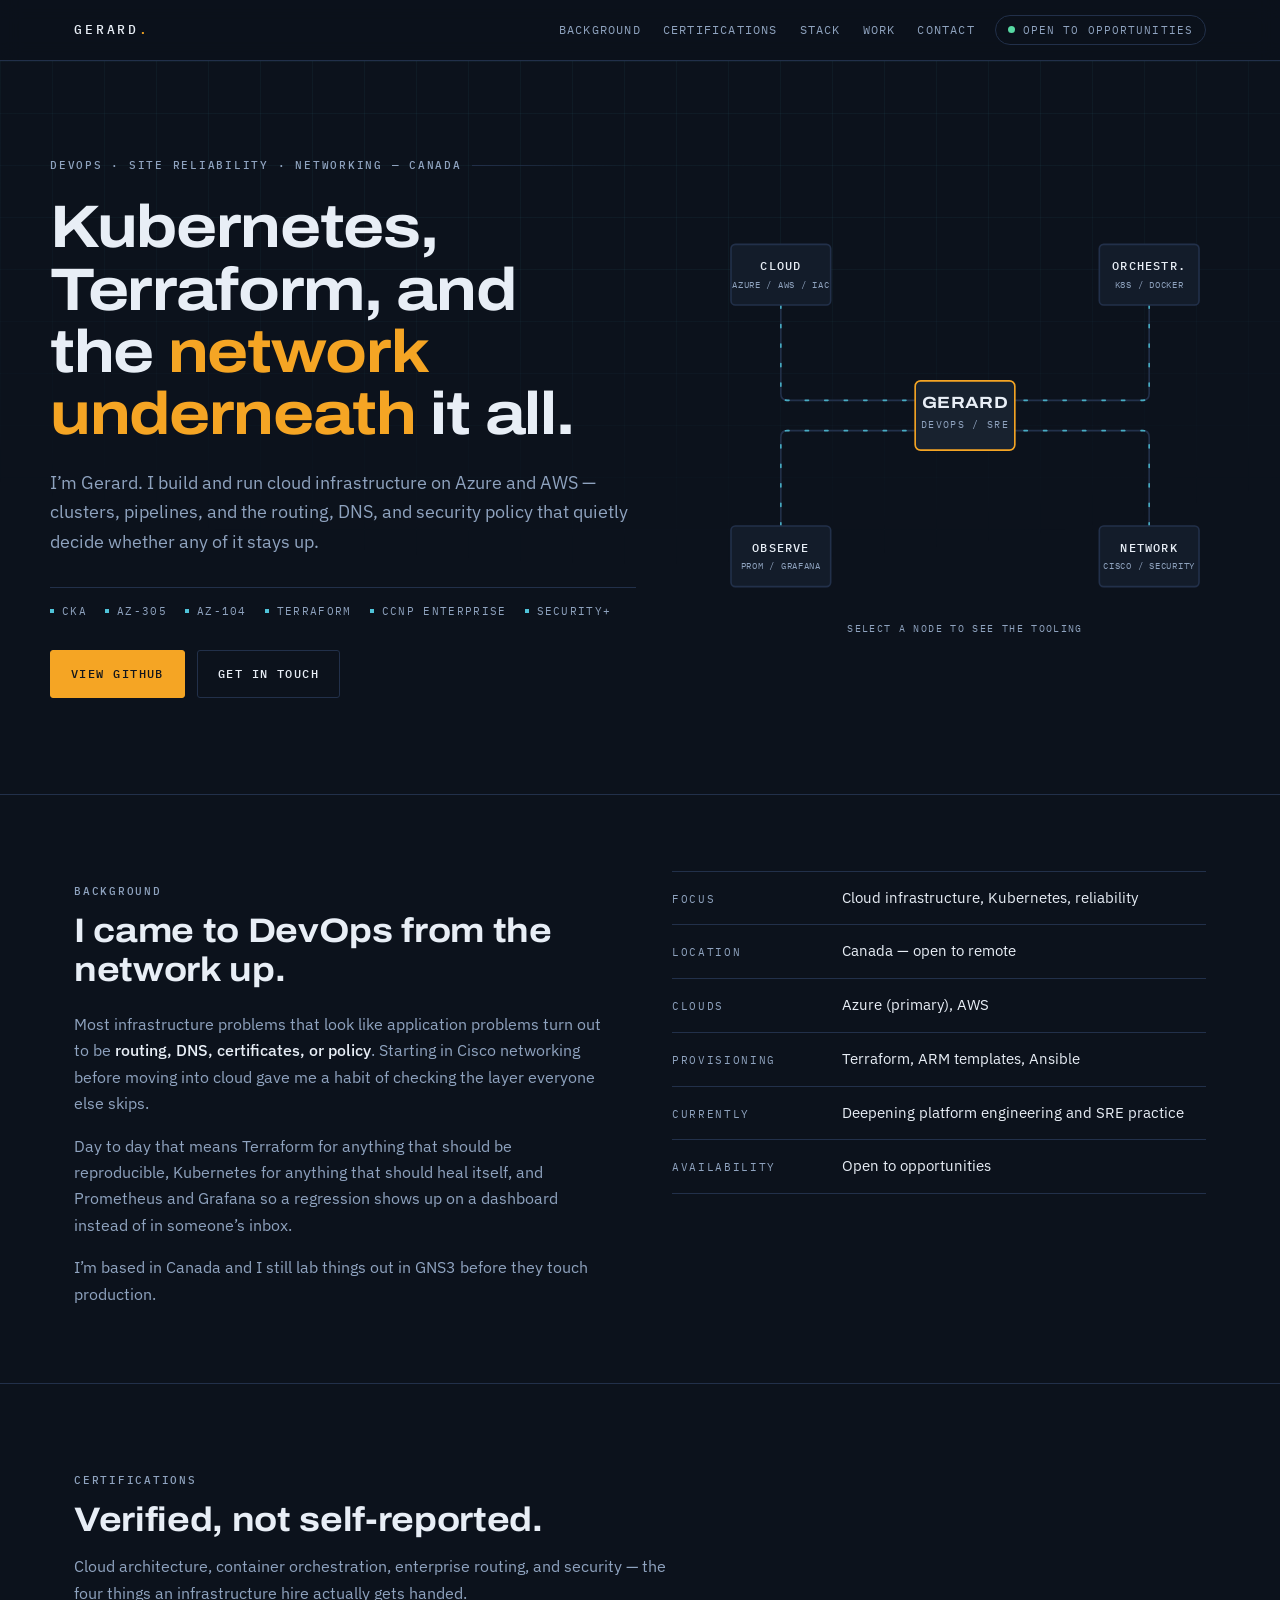
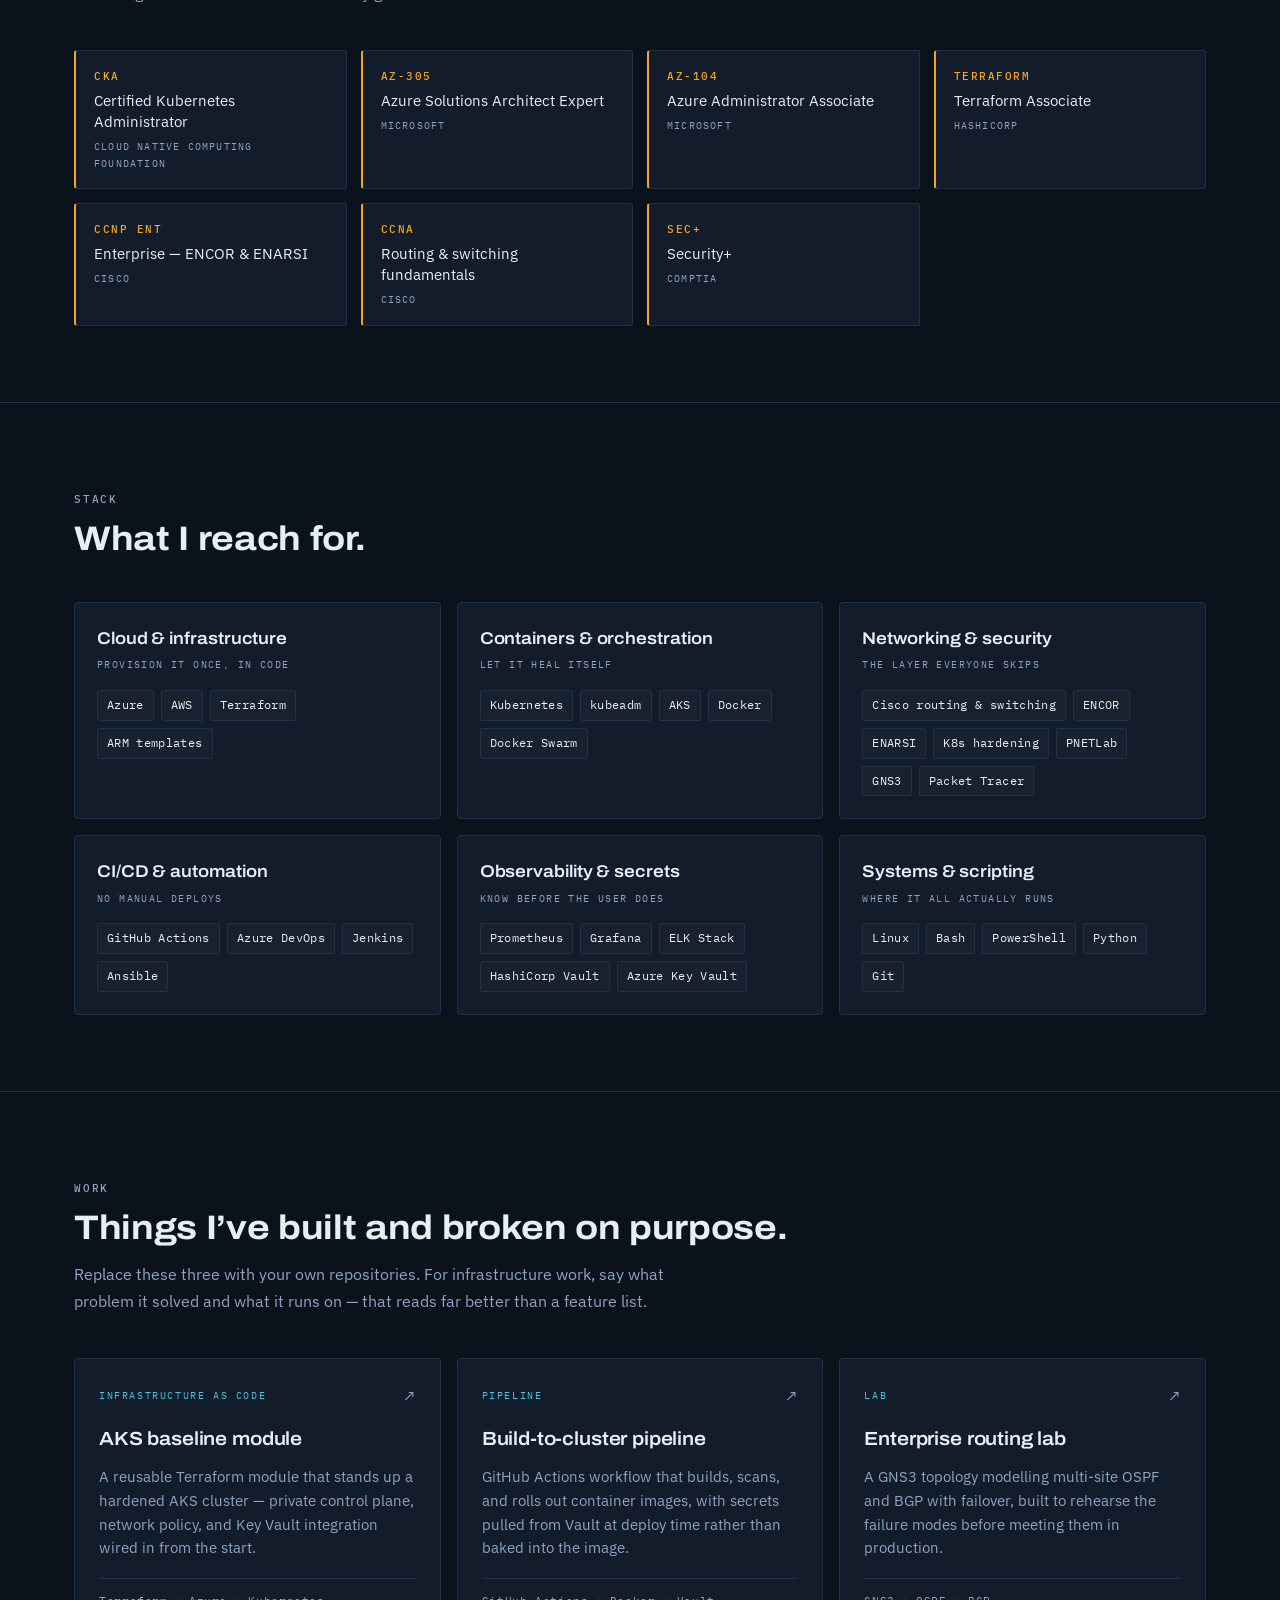
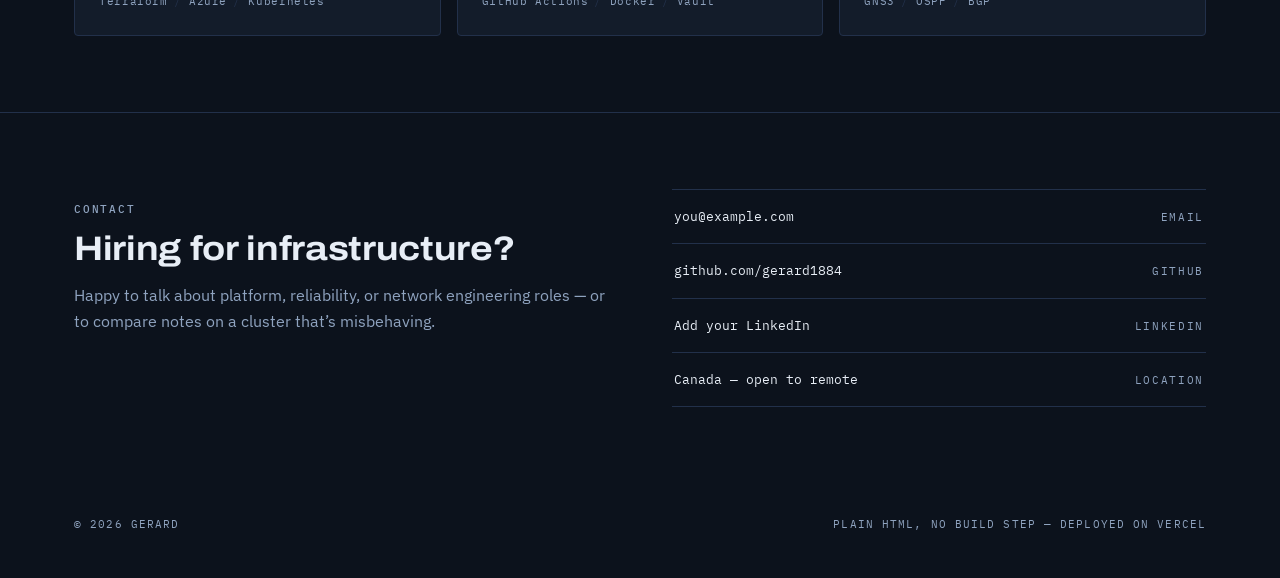
==== index.html @ 6fff3506 "First Commit" ====
<!DOCTYPE html>
<html lang="en">
<head>
<meta charset="utf-8">
<meta name="viewport" content="width=device-width, initial-scale=1">
<title>Gerard — DevOps &amp; Site Reliability Engineer</title>
<meta name="author" content="Gerard">
<meta name="description" content="DevOps and site reliability engineer in Canada. Azure and AWS infrastructure, Kubernetes, Terraform, and the networking underneath it.">
<meta property="og:type" content="website">
<meta property="og:title" content="Gerard — DevOps &amp; Site Reliability Engineer">
<meta property="og:description" content="Azure and AWS infrastructure, Kubernetes, Terraform, and the networking underneath it.">
<meta name="twitter:card" content="summary_large_image">
<meta name="theme-color" content="#0C121C">
<link rel="icon" href="data:image/svg+xml,%3Csvg xmlns='http://www.w3.org/2000/svg' viewBox='0 0 32 32'%3E%3Crect width='32' height='32' rx='7' fill='%230C121C'/%3E%3Cpath d='M8 10h6M8 22h6M18 16h6' stroke='%234FC3D9' stroke-width='2' stroke-linecap='round'/%3E%3Cpath d='M14 10v6h4M14 22v-6' stroke='%234FC3D9' stroke-width='2' stroke-linecap='round'/%3E%3Ccircle cx='24' cy='16' r='3' fill='%23F5A524'/%3E%3C/svg%3E">

<link rel="preconnect" href="https://fonts.googleapis.com">
<link rel="preconnect" href="https://fonts.gstatic.com" crossorigin>
<link href="https://fonts.googleapis.com/css2?family=Archivo:wdth,wght@100..125,400..800&family=IBM+Plex+Sans:wght@400;500;600&family=IBM+Plex+Mono:wght@400;500&display=swap" rel="stylesheet">

<style>
  :root{
    --ink:#0C121C;
    --plate:#131C2A;
    --plate-2:#18222F;
    --rule:#22304A;
    --mist:#8FA3BF;
    --paper:#E8EEF6;
    --signal:#F5A524;
    --link:#4FC3D9;
    --up:#57D9A3;

    --display:"Archivo","Helvetica Neue",Arial,sans-serif;
    --body:"IBM Plex Sans",system-ui,-apple-system,Segoe UI,sans-serif;
    --mono:"IBM Plex Mono",ui-monospace,SFMono-Regular,Menlo,monospace;

    --shell:1180px;
  }

  *,*::before,*::after{box-sizing:border-box}

  html{scroll-behavior:smooth}
  @media (prefers-reduced-motion:reduce){html{scroll-behavior:auto}}

  body{
    margin:0;
    background:var(--ink);
    color:var(--paper);
    font-family:var(--body);
    font-size:16px;
    line-height:1.65;
    -webkit-font-smoothing:antialiased;
  }

  a{color:inherit}

  :focus-visible{
    outline:2px solid var(--signal);
    outline-offset:3px;
    border-radius:2px;
  }

  .shell{
    width:100%;
    max-width:var(--shell);
    margin:0 auto;
    padding:0 24px;
  }

  /* ---------- shared type utilities ---------- */

  .tag{
    font-family:var(--mono);
    font-size:11px;
    font-weight:500;
    letter-spacing:.16em;
    text-transform:uppercase;
    color:var(--mist);
  }

  .h2{
    font-family:var(--display);
    font-stretch:112%;
    font-weight:700;
    font-size:clamp(24px,3.4vw,34px);
    line-height:1.15;
    letter-spacing:-.01em;
    margin:10px 0 0;
  }

  .lede{
    color:var(--mist);
    max-width:62ch;
    margin:14px 0 0;
  }

  /* ---------- nav ---------- */

  .nav{
    position:sticky;
    top:0;
    z-index:50;
    background:rgba(12,18,28,.82);
    backdrop-filter:blur(10px);
    border-bottom:1px solid var(--rule);
  }
  .nav-in{
    display:flex;
    align-items:center;
    gap:20px;
    height:60px;
  }
  .mark{
    font-family:var(--mono);
    font-size:13px;
    font-weight:500;
    letter-spacing:.22em;
    text-transform:uppercase;
    text-decoration:none;
    margin-right:auto;
  }
  .mark span{color:var(--signal)}

  .nav-links{
    display:none;
    gap:22px;
  }
  .nav-links a{
    font-family:var(--mono);
    font-size:12px;
    letter-spacing:.1em;
    text-transform:uppercase;
    text-decoration:none;
    color:var(--mist);
    padding:4px 0;
    border-bottom:1px solid transparent;
  }
  .nav-links a:hover{color:var(--paper);border-bottom-color:var(--signal)}

  .status{
    display:inline-flex;
    align-items:center;
    gap:8px;
    font-family:var(--mono);
    font-size:11px;
    letter-spacing:.1em;
    text-transform:uppercase;
    color:var(--mist);
    border:1px solid var(--rule);
    border-radius:999px;
    padding:5px 12px;
    white-space:nowrap;
  }
  .dot{
    width:7px;height:7px;border-radius:50%;
    background:var(--up);
    box-shadow:0 0 0 0 rgba(87,217,163,.5);
    animation:beat 2.4s ease-out infinite;
  }
  @keyframes beat{
    0%{box-shadow:0 0 0 0 rgba(87,217,163,.45)}
    70%{box-shadow:0 0 0 7px rgba(87,217,163,0)}
    100%{box-shadow:0 0 0 0 rgba(87,217,163,0)}
  }

  @media (min-width:860px){
    .nav-links{display:flex}
  }

  /* ---------- hero ---------- */

  .hero{
    position:relative;
    overflow:hidden;
    border-bottom:1px solid var(--rule);
  }
  .hero::before{
    content:"";
    position:absolute;
    inset:0;
    background-image:
      linear-gradient(rgba(79,195,217,.05) 1px,transparent 1px),
      linear-gradient(90deg,rgba(79,195,217,.05) 1px,transparent 1px);
    background-size:52px 52px;
    -webkit-mask-image:radial-gradient(120% 90% at 50% 0%,#000 30%,transparent 78%);
    mask-image:radial-gradient(120% 90% at 50% 0%,#000 30%,transparent 78%);
    pointer-events:none;
  }
  .hero-in{
    position:relative;
    display:grid;
    grid-template-columns:1fr;
    gap:48px;
    align-items:center;
    padding:64px 0 72px;
  }

  .eyebrow{
    display:flex;
    align-items:center;
    gap:10px;
    margin-bottom:22px;
  }
  .eyebrow::after{
    content:"";
    height:1px;
    flex:1;
    background:linear-gradient(90deg,var(--rule),transparent);
  }

  h1{
    font-family:var(--display);
    font-stretch:115%;
    font-weight:700;
    font-size:clamp(34px,5.6vw,60px);
    line-height:1.04;
    letter-spacing:-.022em;
    margin:0;
    text-wrap:balance;
  }
  h1 em{
    font-style:normal;
    color:var(--signal);
  }

  .hero-sub{
    color:var(--mist);
    font-size:clamp(16px,1.5vw,18px);
    max-width:54ch;
    margin:22px 0 0;
  }

  .creds{
    display:flex;
    flex-wrap:wrap;
    gap:8px 18px;
    margin:30px 0 0;
    padding:14px 0 0;
    border-top:1px solid var(--rule);
  }
  .creds span{
    font-family:var(--mono);
    font-size:11px;
    letter-spacing:.12em;
    text-transform:uppercase;
    color:var(--mist);
  }
  .creds span::before{
    content:"";
    display:inline-block;
    width:4px;height:4px;
    margin-right:8px;
    vertical-align:2px;
    background:var(--link);
  }

  .cta-row{
    display:flex;
    flex-wrap:wrap;
    gap:12px;
    margin-top:30px;
  }
  .btn{
    display:inline-flex;
    align-items:center;
    gap:9px;
    font-family:var(--mono);
    font-size:12px;
    font-weight:500;
    letter-spacing:.12em;
    text-transform:uppercase;
    text-decoration:none;
    padding:13px 20px;
    border:1px solid var(--rule);
    border-radius:3px;
    transition:transform .16s ease,background-color .16s ease,border-color .16s ease;
  }
  .btn-primary{
    background:var(--signal);
    border-color:var(--signal);
    color:#12161C;
  }
  .btn-primary:hover{background:#FFB53D;border-color:#FFB53D;transform:translateY(-2px)}
  .btn-ghost:hover{border-color:var(--link);color:var(--link);transform:translateY(-2px)}

  @media (min-width:960px){
    .hero-in{grid-template-columns:1.05fr .95fr;gap:64px;padding:84px 0 96px}
  }

  /* ---------- topology diagram (signature) ---------- */

  .topo{width:100%;height:auto;display:block;max-width:520px;margin:0 auto}

  .t-link{fill:none;stroke:var(--rule);stroke-width:1.5}
  .t-flow{
    fill:none;
    stroke:var(--link);
    stroke-width:1.5;
    stroke-dasharray:3 15;
    stroke-linecap:round;
    opacity:.85;
    animation:flow 2.6s linear infinite;
  }
  @keyframes flow{to{stroke-dashoffset:-36}}

  .t-node{cursor:pointer}
  .t-plate{
    fill:var(--plate);
    stroke:var(--rule);
    stroke-width:1.5;
    transition:stroke .18s ease,fill .18s ease;
  }
  .t-name{
    font-family:var(--mono);
    font-size:11px;
    font-weight:500;
    letter-spacing:.1em;
    fill:var(--paper);
  }
  .t-meta{
    font-family:var(--mono);
    font-size:8.5px;
    letter-spacing:.08em;
    fill:var(--mist);
  }
  .t-node:hover .t-plate,
  .t-node:focus-visible .t-plate{fill:var(--plate-2);stroke:var(--signal)}
  .t-node:hover .t-name,
  .t-node:focus-visible .t-name{fill:var(--signal)}

  .t-hub{fill:var(--plate-2);stroke:var(--signal);stroke-width:1.5}
  .t-hub-name{
    font-family:var(--display);
    font-stretch:115%;
    font-weight:700;
    font-size:15px;
    letter-spacing:.02em;
    fill:var(--paper);
  }
  .t-caption{
    font-family:var(--mono);
    font-size:9px;
    letter-spacing:.14em;
    fill:var(--mist);
  }

  @media (prefers-reduced-motion:reduce){
    .t-flow{animation:none;stroke-dasharray:3 15}
    .dot{animation:none}
  }

  /* ---------- sections ---------- */

  .band{padding:76px 0;border-bottom:1px solid var(--rule)}
  .band-head{margin-bottom:44px}

  /* background */

  .bg-grid{
    display:grid;
    grid-template-columns:1fr;
    gap:40px;
  }
  .spec{
    list-style:none;
    margin:0;
    padding:0;
    border-top:1px solid var(--rule);
  }
  .spec div{
    display:grid;
    grid-template-columns:1fr;
    gap:2px;
    padding:14px 0;
    border-bottom:1px solid var(--rule);
  }
  .spec dt{
    font-family:var(--mono);
    font-size:10.5px;
    letter-spacing:.16em;
    text-transform:uppercase;
    color:var(--mist);
  }
  .spec dd{margin:0;font-size:15px}
  @media (min-width:720px){
    .spec div{grid-template-columns:150px 1fr;gap:20px;align-items:baseline}
  }
  @media (min-width:960px){
    .bg-grid{grid-template-columns:1fr 1fr;gap:64px;align-items:start}
  }

  .prose p{color:var(--mist);margin:0 0 16px;max-width:56ch}
  .prose p:last-child{margin-bottom:0}
  .prose strong{color:var(--paper);font-weight:500}

  /* certifications */

  .certs{
    display:grid;
    grid-template-columns:repeat(auto-fill,minmax(230px,1fr));
    gap:14px;
    list-style:none;
    margin:0;
    padding:0;
  }
  .cert{
    position:relative;
    background:var(--plate);
    border:1px solid var(--rule);
    border-left:2px solid var(--signal);
    border-radius:3px;
    padding:16px 18px;
  }
  .cert-code{
    font-family:var(--mono);
    font-size:11px;
    font-weight:500;
    letter-spacing:.14em;
    color:var(--signal);
    display:block;
    margin-bottom:5px;
  }
  .cert-name{font-size:14.5px;line-height:1.45;display:block}
  .cert-org{
    font-family:var(--mono);
    font-size:10px;
    letter-spacing:.12em;
    text-transform:uppercase;
    color:var(--mist);
    display:block;
    margin-top:7px;
  }

  /* stack */

  .stack{
    display:grid;
    grid-template-columns:repeat(auto-fit,minmax(280px,1fr));
    gap:16px;
  }
  .group{
    background:var(--plate);
    border:1px solid var(--rule);
    border-radius:4px;
    padding:22px;
    scroll-margin-top:80px;
    transition:border-color .2s ease;
  }
  .group:target{border-color:var(--signal)}
  .group h3{
    font-family:var(--display);
    font-stretch:110%;
    font-weight:600;
    font-size:17px;
    margin:0 0 4px;
    letter-spacing:-.005em;
  }
  .group-note{
    font-family:var(--mono);
    font-size:10px;
    letter-spacing:.14em;
    text-transform:uppercase;
    color:var(--mist);
    display:block;
    margin-bottom:16px;
  }
  .chips{
    display:flex;
    flex-wrap:wrap;
    gap:7px;
    list-style:none;
    margin:0;
    padding:0;
  }
  .chips li{
    font-family:var(--mono);
    font-size:11.5px;
    letter-spacing:.03em;
    color:var(--paper);
    background:var(--plate-2);
    border:1px solid var(--rule);
    border-radius:2px;
    padding:5px 9px;
  }

  /* work */

  .work{
    display:grid;
    grid-template-columns:repeat(auto-fit,minmax(300px,1fr));
    gap:16px;
  }
  .card{
    display:flex;
    flex-direction:column;
    background:var(--plate);
    border:1px solid var(--rule);
    border-radius:4px;
    padding:24px;
    text-decoration:none;
    transition:border-color .18s ease,transform .18s ease;
  }
  .card:hover{border-color:var(--link);transform:translateY(-3px)}
  .card-top{
    display:flex;
    align-items:center;
    justify-content:space-between;
    gap:12px;
    margin-bottom:14px;
  }
  .card-kind{
    font-family:var(--mono);
    font-size:10px;
    letter-spacing:.16em;
    text-transform:uppercase;
    color:var(--link);
  }
  .card h3{
    font-family:var(--display);
    font-stretch:110%;
    font-weight:600;
    font-size:19px;
    margin:0 0 10px;
    letter-spacing:-.008em;
  }
  .card p{color:var(--mist);font-size:14.5px;margin:0 0 18px;flex:1}
  .card-foot{
    display:flex;
    flex-wrap:wrap;
    gap:6px;
    padding-top:14px;
    border-top:1px solid var(--rule);
  }
  .card-foot span{
    font-family:var(--mono);
    font-size:10.5px;
    letter-spacing:.06em;
    color:var(--mist);
  }
  .card-foot span + span::before{content:"/ ";color:var(--rule)}
  .arrow{color:var(--mist);transition:transform .18s ease,color .18s ease}
  .card:hover .arrow{color:var(--link);transform:translate(3px,-3px)}

  /* contact */

  .contact-in{
    display:grid;
    grid-template-columns:1fr;
    gap:36px;
    align-items:start;
  }
  .lines{
    list-style:none;
    margin:0;
    padding:0;
    border-top:1px solid var(--rule);
  }
  .lines li{border-bottom:1px solid var(--rule)}
  .lines > li > a,.lines > li > span{
    display:flex;
    align-items:baseline;
    justify-content:space-between;
    gap:16px;
    padding:16px 2px;
    font-family:var(--mono);
    font-size:13px;
    text-decoration:none;
    transition:color .16s ease,padding-left .16s ease;
  }
  .lines a:hover{color:var(--signal);padding-left:8px}
  .lines b{
    font-weight:400;
    font-size:10.5px;
    letter-spacing:.16em;
    text-transform:uppercase;
    color:var(--mist);
    flex:none;
  }
  @media (min-width:960px){
    .contact-in{grid-template-columns:1fr 1fr;gap:64px}
  }

  footer{padding:32px 0 44px}
  .foot-in{
    display:flex;
    flex-wrap:wrap;
    gap:10px 24px;
    justify-content:space-between;
    font-family:var(--mono);
    font-size:11px;
    letter-spacing:.1em;
    text-transform:uppercase;
    color:var(--mist);
  }
</style>
</head>
<body>

<header class="nav">
  <div class="shell nav-in">
    <a class="mark" href="#top">Gerard<span>.</span></a>
    <nav class="nav-links" aria-label="Sections">
      <a href="#background">Background</a>
      <a href="#certifications">Certifications</a>
      <a href="#stack">Stack</a>
      <a href="#work">Work</a>
      <a href="#contact">Contact</a>
    </nav>
    <!-- EDIT: change or remove this availability pill -->
    <span class="status"><i class="dot" aria-hidden="true"></i>Open to opportunities</span>
  </div>
</header>

<main id="top">

  <!-- ============ HERO ============ -->
  <section class="hero">
    <div class="shell hero-in">
      <div>
        <p class="tag eyebrow">DevOps &middot; Site reliability &middot; Networking &mdash; Canada</p>

        <h1>Kubernetes, Terraform, and the <em>network underneath</em> it all.</h1>

        <p class="hero-sub">
          I&rsquo;m Gerard. I build and run cloud infrastructure on Azure and AWS &mdash; clusters,
          pipelines, and the routing, DNS, and security policy that quietly decide whether
          any of it stays up.
        </p>

        <div class="creds">
          <span>CKA</span>
          <span>AZ-305</span>
          <span>AZ-104</span>
          <span>Terraform</span>
          <span>CCNP Enterprise</span>
          <span>Security+</span>
        </div>

        <div class="cta-row">
          <a class="btn btn-primary" href="https://github.com/gerard1884">View GitHub</a>
          <!-- EDIT: put your real email here -->
          <a class="btn btn-ghost" href="mailto:you@example.com">Get in touch</a>
        </div>
      </div>

      <!-- Signature element: an orthogonal network topology, the way you'd draw it in GNS3 -->
      <svg class="topo" viewBox="0 0 480 430" role="img"
           aria-label="Topology diagram: a central node labelled Gerard, connected to four domains — cloud, orchestration, observability, and network.">

        <!-- static link paths -->
        <path class="t-link" d="M70,108 V190 Q70,196 76,196 H194"/>
        <path class="t-link" d="M410,108 V190 Q410,196 404,196 H286"/>
        <path class="t-link" d="M70,312 V230 Q70,224 76,224 H194"/>
        <path class="t-link" d="M410,312 V230 Q410,224 404,224 H286"/>

        <!-- animated traffic on the same paths -->
        <path class="t-flow" d="M70,108 V190 Q70,196 76,196 H194"/>
        <path class="t-flow" d="M410,108 V190 Q410,196 404,196 H286" style="animation-delay:.5s"/>
        <path class="t-flow" d="M70,312 V230 Q70,224 76,224 H194" style="animation-delay:1s"/>
        <path class="t-flow" d="M410,312 V230 Q410,224 404,224 H286" style="animation-delay:1.6s"/>

        <!-- hub -->
        <g>
          <rect class="t-hub" x="194" y="178" width="92" height="64" rx="5"/>
          <text class="t-hub-name" x="240" y="203" text-anchor="middle">GERARD</text>
          <text class="t-caption" x="240" y="222" text-anchor="middle">DEVOPS / SRE</text>
        </g>

        <!-- cloud -->
        <a class="t-node" href="#cloud">
          <rect class="t-plate" x="24" y="52" width="92" height="56" rx="4"/>
          <text class="t-name" x="70" y="76" text-anchor="middle">CLOUD</text>
          <text class="t-meta" x="70" y="92" text-anchor="middle">AZURE / AWS / IAC</text>
        </a>

        <!-- orchestration -->
        <a class="t-node" href="#orchestration">
          <rect class="t-plate" x="364" y="52" width="92" height="56" rx="4"/>
          <text class="t-name" x="410" y="76" text-anchor="middle">ORCHESTR.</text>
          <text class="t-meta" x="410" y="92" text-anchor="middle">K8S / DOCKER</text>
        </a>

        <!-- observability -->
        <a class="t-node" href="#observability">
          <rect class="t-plate" x="24" y="312" width="92" height="56" rx="4"/>
          <text class="t-name" x="70" y="336" text-anchor="middle">OBSERVE</text>
          <text class="t-meta" x="70" y="352" text-anchor="middle">PROM / GRAFANA</text>
        </a>

        <!-- network -->
        <a class="t-node" href="#network">
          <rect class="t-plate" x="364" y="312" width="92" height="56" rx="4"/>
          <text class="t-name" x="410" y="336" text-anchor="middle">NETWORK</text>
          <text class="t-meta" x="410" y="352" text-anchor="middle">CISCO / SECURITY</text>
        </a>

        <text class="t-caption" x="240" y="410" text-anchor="middle">SELECT A NODE TO SEE THE TOOLING</text>
      </svg>
    </div>
  </section>

  <!-- ============ BACKGROUND ============ -->
  <section class="band" id="background">
    <div class="shell">
      <div class="bg-grid">
        <div>
          <p class="tag">Background</p>
          <h2 class="h2">I came to DevOps from the network up.</h2>
          <div class="prose" style="margin-top:22px">
            <p>
              Most infrastructure problems that look like application problems turn out to be
              <strong>routing, DNS, certificates, or policy</strong>. Starting in Cisco networking before moving
              into cloud gave me a habit of checking the layer everyone else skips.
            </p>
            <p>
              Day to day that means Terraform for anything that should be reproducible, Kubernetes
              for anything that should heal itself, and Prometheus and Grafana so a regression shows
              up on a dashboard instead of in someone&rsquo;s inbox.
            </p>
            <p>
              I&rsquo;m based in Canada and I still lab things out in GNS3 before they touch production.
            </p>
          </div>
        </div>

        <dl class="spec">
          <div><dt>Focus</dt><dd>Cloud infrastructure, Kubernetes, reliability</dd></div>
          <div><dt>Location</dt><dd>Canada &mdash; open to remote</dd></div>
          <div><dt>Clouds</dt><dd>Azure (primary), AWS</dd></div>
          <div><dt>Provisioning</dt><dd>Terraform, ARM templates, Ansible</dd></div>
          <!-- EDIT: adjust or delete -->
          <div><dt>Currently</dt><dd>Deepening platform engineering and SRE practice</dd></div>
          <div><dt>Availability</dt><dd>Open to opportunities</dd></div>
        </dl>
      </div>
    </div>
  </section>

  <!-- ============ CERTIFICATIONS ============ -->
  <section class="band" id="certifications">
    <div class="shell">
      <div class="band-head">
        <p class="tag">Certifications</p>
        <h2 class="h2">Verified, not self-reported.</h2>
        <p class="lede">Cloud architecture, container orchestration, enterprise routing, and security &mdash; the four things an infrastructure hire actually gets handed.</p>
      </div>

      <!-- EDIT: delete any of these you haven't earned yet, and add credential links where you have them -->
      <ul class="certs">
        <li class="cert">
          <span class="cert-code">CKA</span>
          <span class="cert-name">Certified Kubernetes Administrator</span>
          <span class="cert-org">Cloud Native Computing Foundation</span>
        </li>
        <li class="cert">
          <span class="cert-code">AZ-305</span>
          <span class="cert-name">Azure Solutions Architect Expert</span>
          <span class="cert-org">Microsoft</span>
        </li>
        <li class="cert">
          <span class="cert-code">AZ-104</span>
          <span class="cert-name">Azure Administrator Associate</span>
          <span class="cert-org">Microsoft</span>
        </li>
        <li class="cert">
          <span class="cert-code">TERRAFORM</span>
          <span class="cert-name">Terraform Associate</span>
          <span class="cert-org">HashiCorp</span>
        </li>
        <li class="cert">
          <span class="cert-code">CCNP ENT</span>
          <span class="cert-name">Enterprise &mdash; ENCOR &amp; ENARSI</span>
          <span class="cert-org">Cisco</span>
        </li>
        <li class="cert">
          <span class="cert-code">CCNA</span>
          <span class="cert-name">Routing &amp; switching fundamentals</span>
          <span class="cert-org">Cisco</span>
        </li>
        <li class="cert">
          <span class="cert-code">SEC+</span>
          <span class="cert-name">Security+</span>
          <span class="cert-org">CompTIA</span>
        </li>
      </ul>
    </div>
  </section>

  <!-- ============ STACK ============ -->
  <section class="band" id="stack">
    <div class="shell">
      <div class="band-head">
        <p class="tag">Stack</p>
        <h2 class="h2">What I reach for.</h2>
      </div>

      <div class="stack">
        <article class="group" id="cloud">
          <h3>Cloud &amp; infrastructure</h3>
          <span class="group-note">Provision it once, in code</span>
          <ul class="chips">
            <li>Azure</li><li>AWS</li><li>Terraform</li><li>ARM templates</li>
          </ul>
        </article>

        <article class="group" id="orchestration">
          <h3>Containers &amp; orchestration</h3>
          <span class="group-note">Let it heal itself</span>
          <ul class="chips">
            <li>Kubernetes</li><li>kubeadm</li><li>AKS</li><li>Docker</li><li>Docker Swarm</li>
          </ul>
        </article>

        <article class="group" id="network">
          <h3>Networking &amp; security</h3>
          <span class="group-note">The layer everyone skips</span>
          <ul class="chips">
            <li>Cisco routing &amp; switching</li><li>ENCOR</li><li>ENARSI</li>
            <li>K8s hardening</li><li>PNETLab</li><li>GNS3</li><li>Packet Tracer</li>
          </ul>
        </article>

        <article class="group" id="pipelines">
          <h3>CI/CD &amp; automation</h3>
          <span class="group-note">No manual deploys</span>
          <ul class="chips">
            <li>GitHub Actions</li><li>Azure DevOps</li><li>Jenkins</li><li>Ansible</li>
          </ul>
        </article>

        <article class="group" id="observability">
          <h3>Observability &amp; secrets</h3>
          <span class="group-note">Know before the user does</span>
          <ul class="chips">
            <li>Prometheus</li><li>Grafana</li><li>ELK Stack</li>
            <li>HashiCorp Vault</li><li>Azure Key Vault</li>
          </ul>
        </article>

        <!-- EDIT: your README section on this was cut off in the screenshot — confirm these -->
        <article class="group" id="systems">
          <h3>Systems &amp; scripting</h3>
          <span class="group-note">Where it all actually runs</span>
          <ul class="chips">
            <li>Linux</li><li>Bash</li><li>PowerShell</li><li>Python</li><li>Git</li>
          </ul>
        </article>
      </div>
    </div>
  </section>

  <!-- ============ WORK ============ -->
  <section class="band" id="work">
    <div class="shell">
      <div class="band-head">
        <p class="tag">Work</p>
        <h2 class="h2">Things I&rsquo;ve built and broken on purpose.</h2>
        <p class="lede">Replace these three with your own repositories. For infrastructure work, say what problem it solved and what it runs on &mdash; that reads far better than a feature list.</p>
      </div>

      <!-- EDIT: swap in your four real repos. Keep the shape: what it is, why it exists, what it uses. -->
      <div class="work">
        <a class="card" href="https://github.com/gerard1884">
          <div class="card-top">
            <span class="card-kind">Infrastructure as code</span>
            <span class="arrow" aria-hidden="true">&#8599;</span>
          </div>
          <h3>AKS baseline module</h3>
          <p>A reusable Terraform module that stands up a hardened AKS cluster &mdash; private control plane, network policy, and Key Vault integration wired in from the start.</p>
          <div class="card-foot"><span>Terraform</span><span>Azure</span><span>Kubernetes</span></div>
        </a>

        <a class="card" href="https://github.com/gerard1884">
          <div class="card-top">
            <span class="card-kind">Pipeline</span>
            <span class="arrow" aria-hidden="true">&#8599;</span>
          </div>
          <h3>Build-to-cluster pipeline</h3>
          <p>GitHub Actions workflow that builds, scans, and rolls out container images, with secrets pulled from Vault at deploy time rather than baked into the image.</p>
          <div class="card-foot"><span>GitHub Actions</span><span>Docker</span><span>Vault</span></div>
        </a>

        <a class="card" href="https://github.com/gerard1884">
          <div class="card-top">
            <span class="card-kind">Lab</span>
            <span class="arrow" aria-hidden="true">&#8599;</span>
          </div>
          <h3>Enterprise routing lab</h3>
          <p>A GNS3 topology modelling multi-site OSPF and BGP with failover, built to rehearse the failure modes before meeting them in production.</p>
          <div class="card-foot"><span>GNS3</span><span>OSPF</span><span>BGP</span></div>
        </a>
      </div>
    </div>
  </section>

  <!-- ============ CONTACT ============ -->
  <section class="band" id="contact" style="border-bottom:none">
    <div class="shell">
      <div class="contact-in">
        <div>
          <p class="tag">Contact</p>
          <h2 class="h2">Hiring for infrastructure?</h2>
          <p class="lede">Happy to talk about platform, reliability, or network engineering roles &mdash; or to compare notes on a cluster that&rsquo;s misbehaving.</p>
        </div>

        <!-- EDIT: fill in your real email, LinkedIn, and resume link -->
        <ul class="lines">
          <li><a href="mailto:you@example.com"><span>you@example.com</span><b>Email</b></a></li>
          <li><a href="https://github.com/gerard1884"><span>github.com/gerard1884</span><b>GitHub</b></a></li>
          <li><a href="https://www.linkedin.com/"><span>Add your LinkedIn</span><b>LinkedIn</b></a></li>
          <li><span><span>Canada &mdash; open to remote</span><b>Location</b></span></li>
        </ul>
      </div>
    </div>
  </section>
</main>

<footer>
  <div class="shell foot-in">
    <span>&copy; <span id="yr">2026</span> Gerard</span>
    <span>Plain HTML, no build step &mdash; deployed on Vercel</span>
  </div>
</footer>

<script>
  document.getElementById('yr').textContent = new Date().getFullYear();
</script>

</body>
</html>
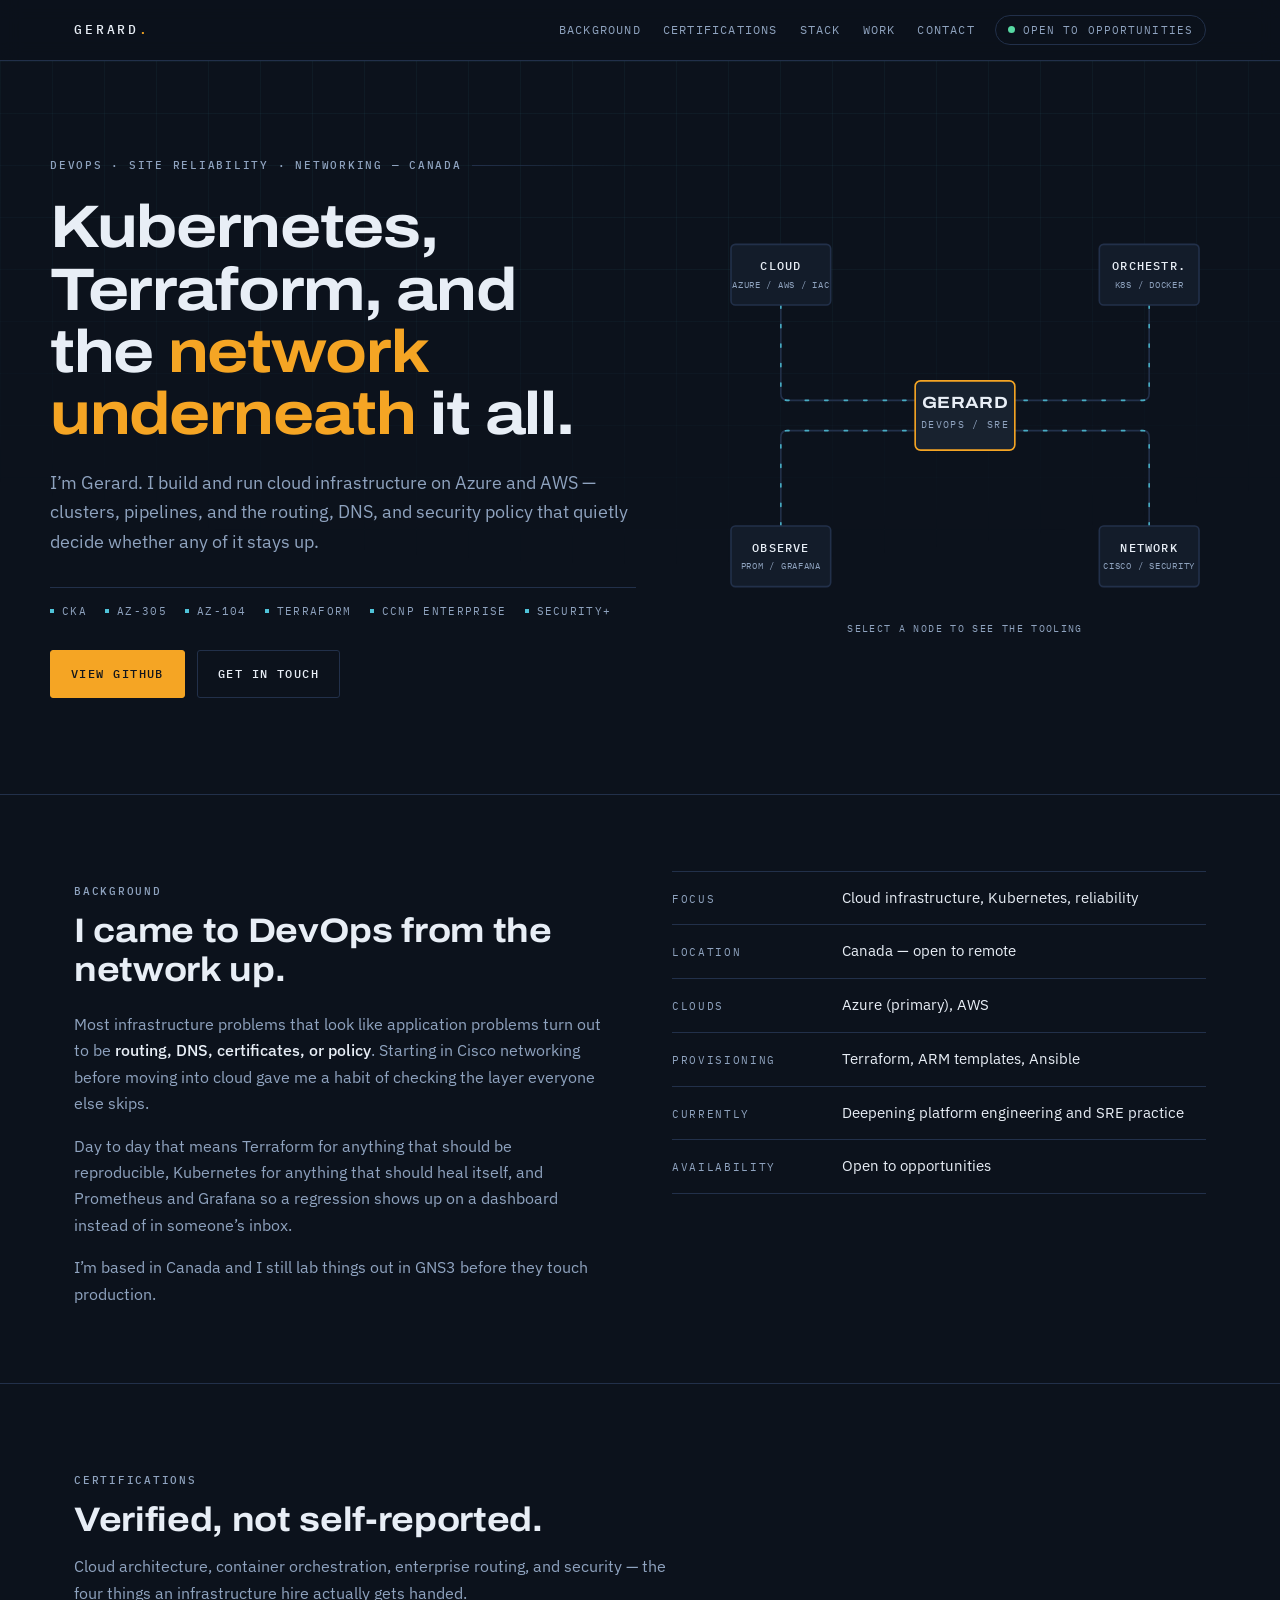
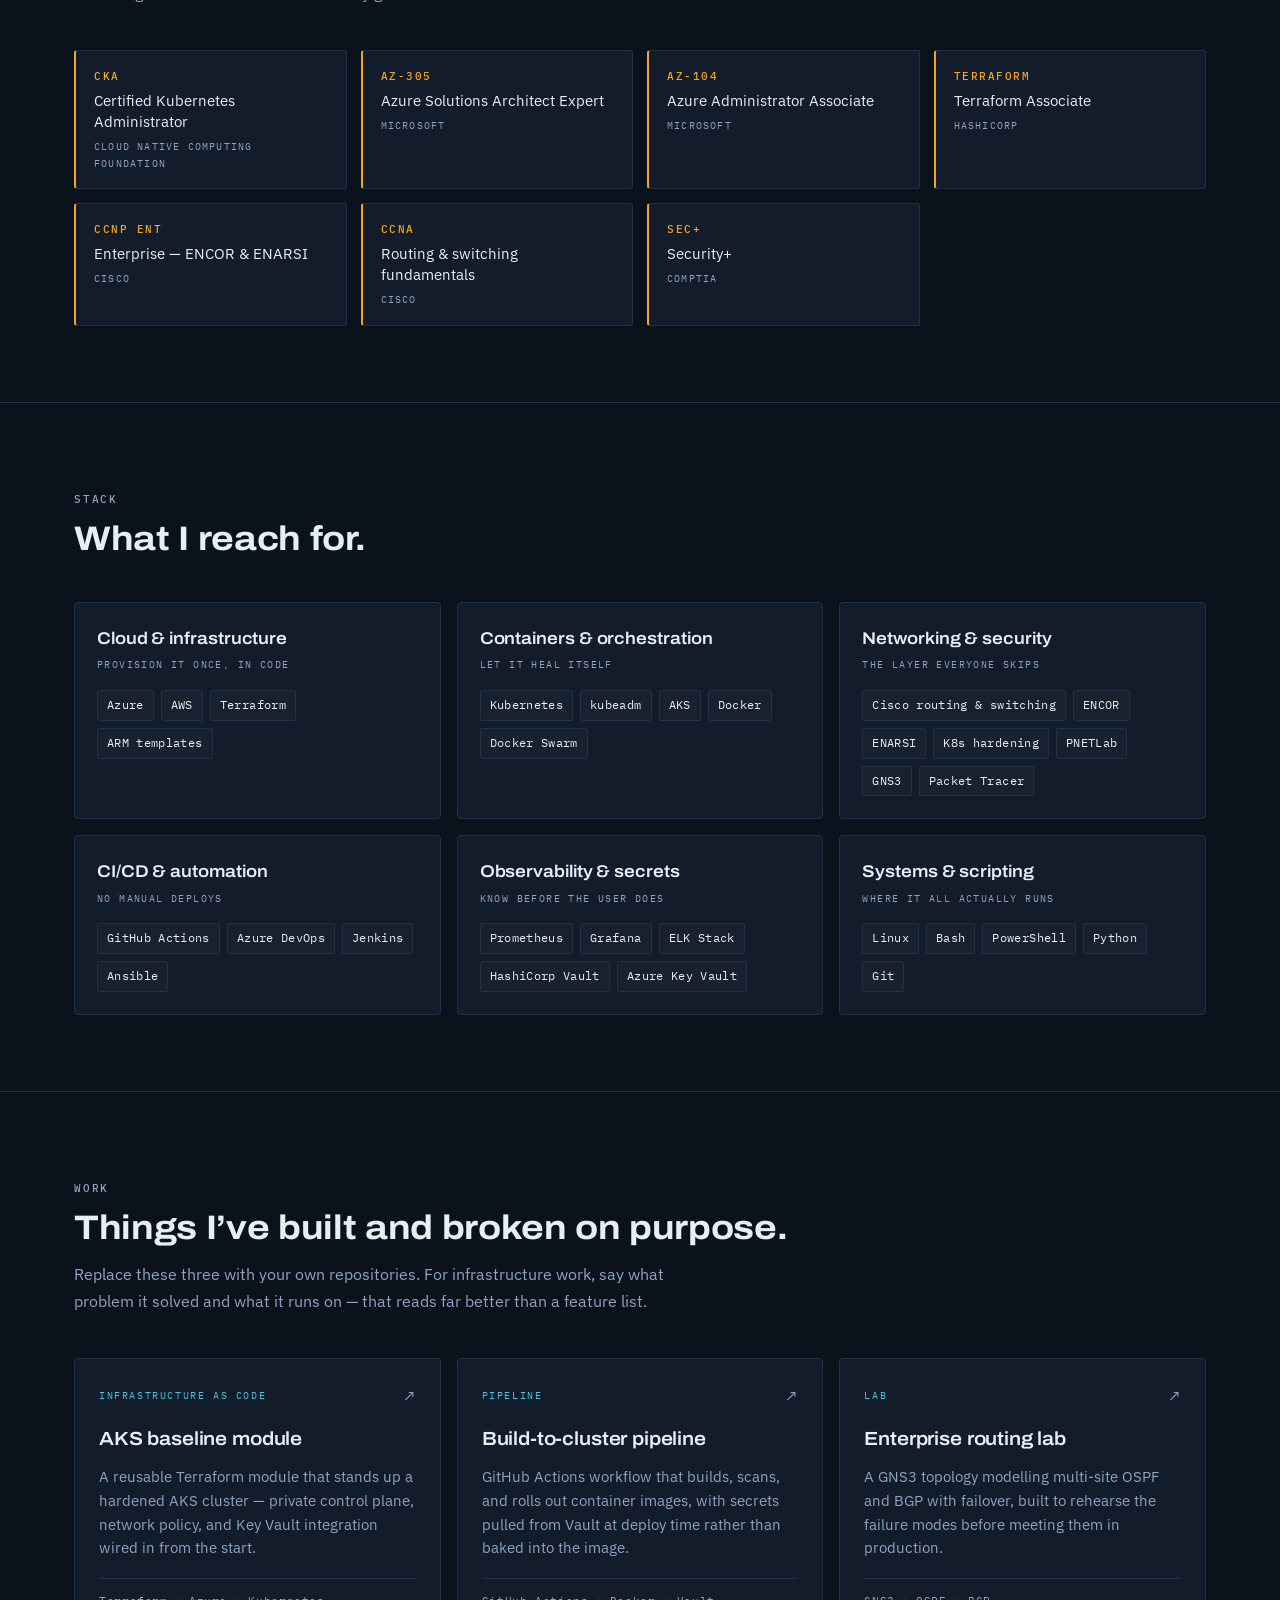
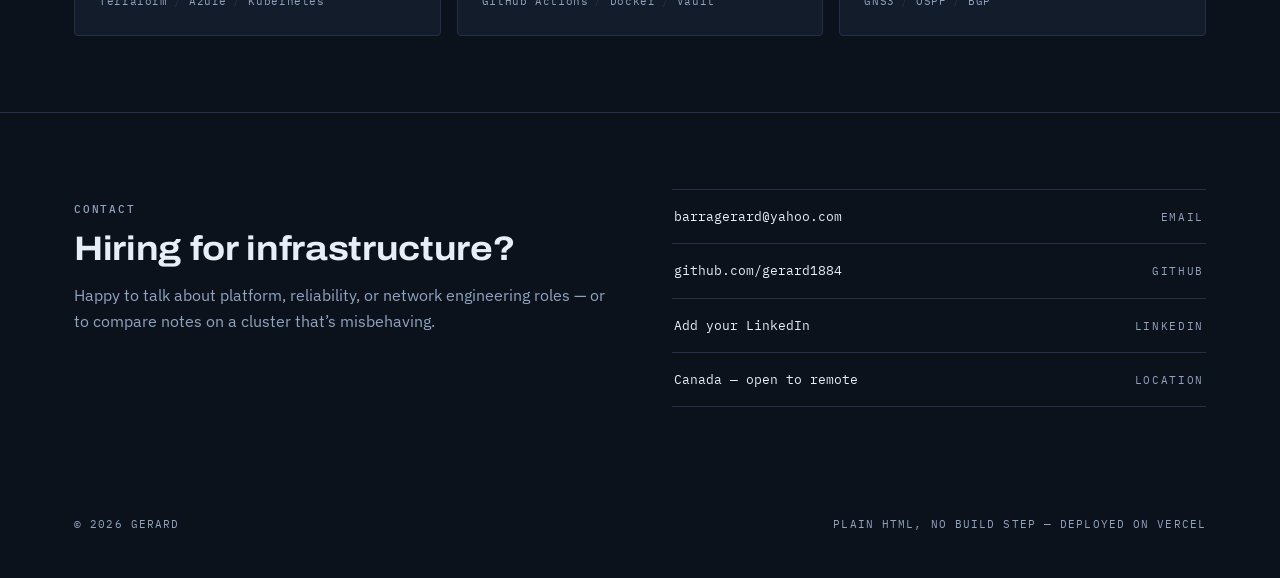
==== commit c6318c46: "Second Commit" ====
--- a/index.html
+++ b/index.html
@@ -638,7 +638,7 @@
         <div class="cta-row">
           <a class="btn btn-primary" href="https://github.com/gerard1884">View GitHub</a>
           <!-- EDIT: put your real email here -->
-          <a class="btn btn-ghost" href="mailto:you@example.com">Get in touch</a>
+          <a class="btn btn-ghost" href="mailto:barragerard@yahoo.com">Get in touch</a>
         </div>
       </div>
 
@@ -904,7 +904,7 @@
 
         <!-- EDIT: fill in your real email, LinkedIn, and resume link -->
         <ul class="lines">
-          <li><a href="mailto:you@example.com"><span>you@example.com</span><b>Email</b></a></li>
+          <li><a href="mailto:barragerard@yahoo.com"><span>barragerard@yahoo.com</span><b>Email</b></a></li>
           <li><a href="https://github.com/gerard1884"><span>github.com/gerard1884</span><b>GitHub</b></a></li>
           <li><a href="https://www.linkedin.com/"><span>Add your LinkedIn</span><b>LinkedIn</b></a></li>
           <li><span><span>Canada &mdash; open to remote</span><b>Location</b></span></li>
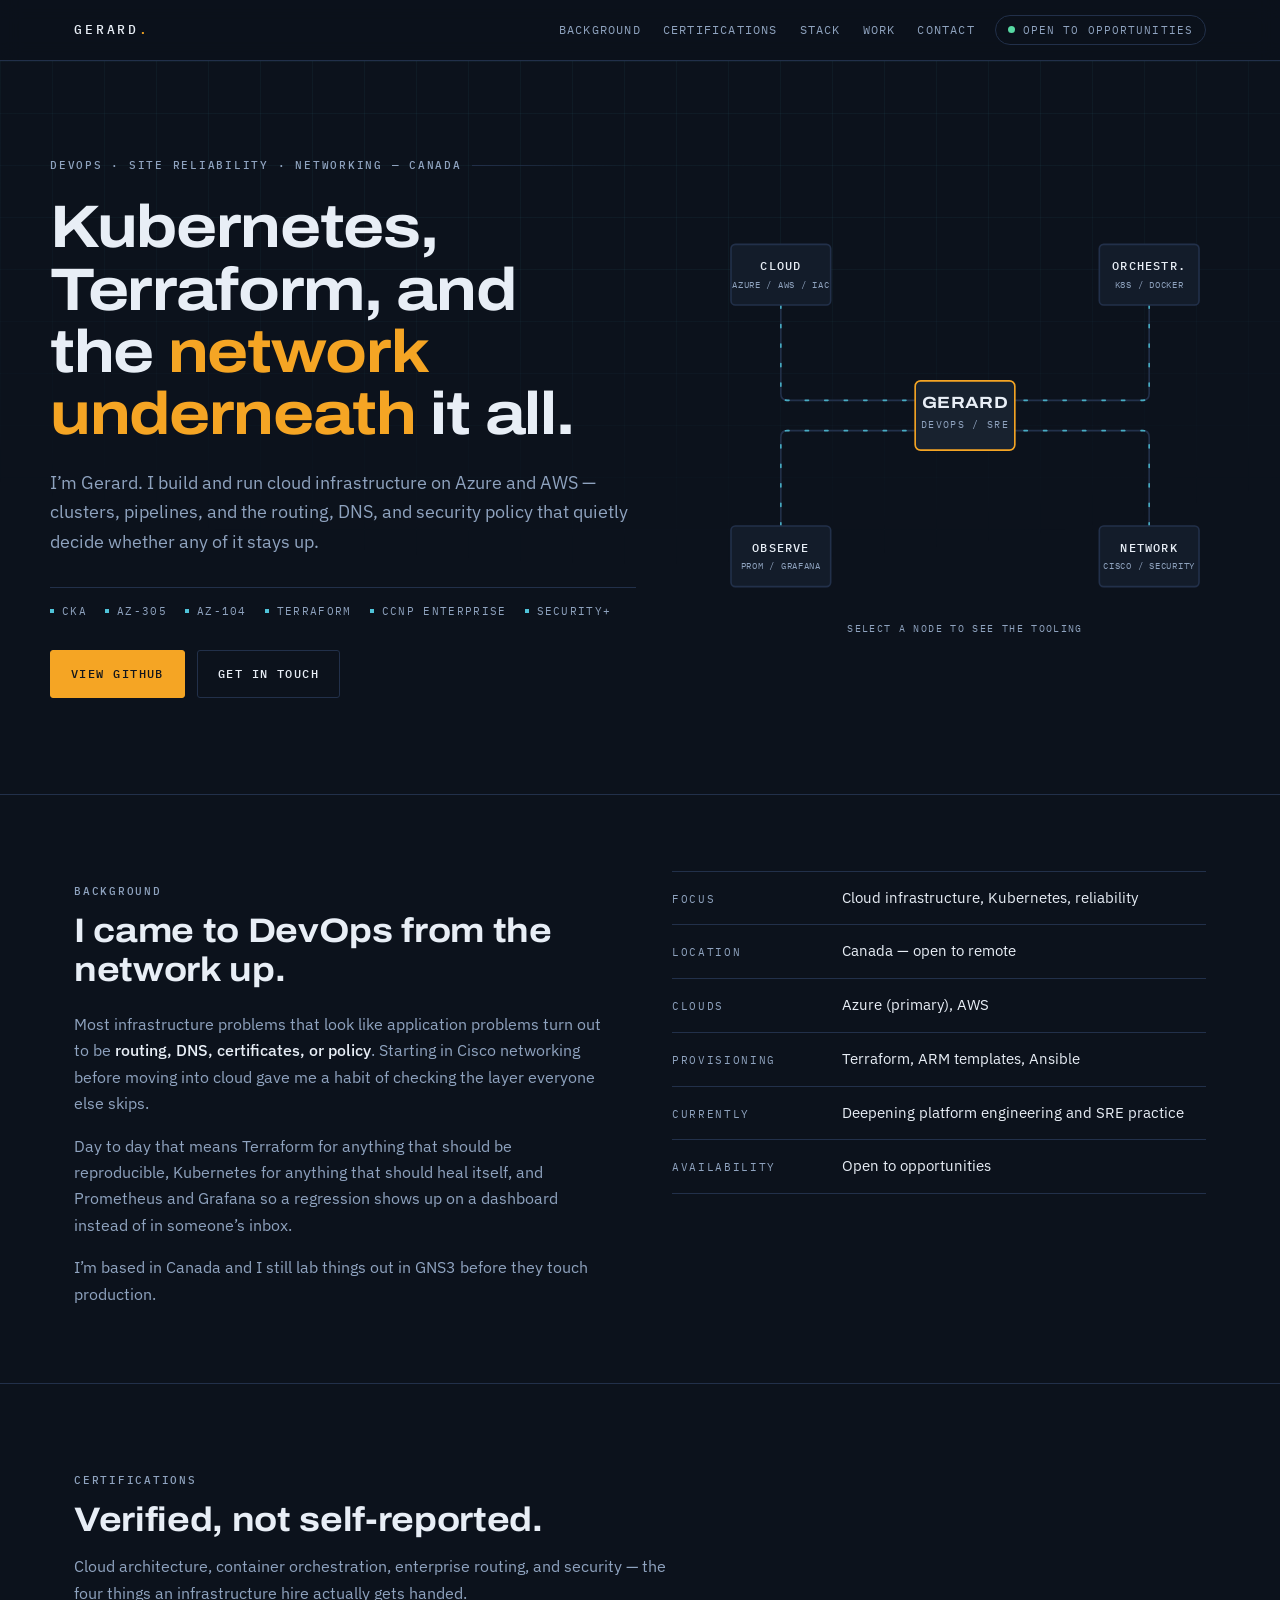
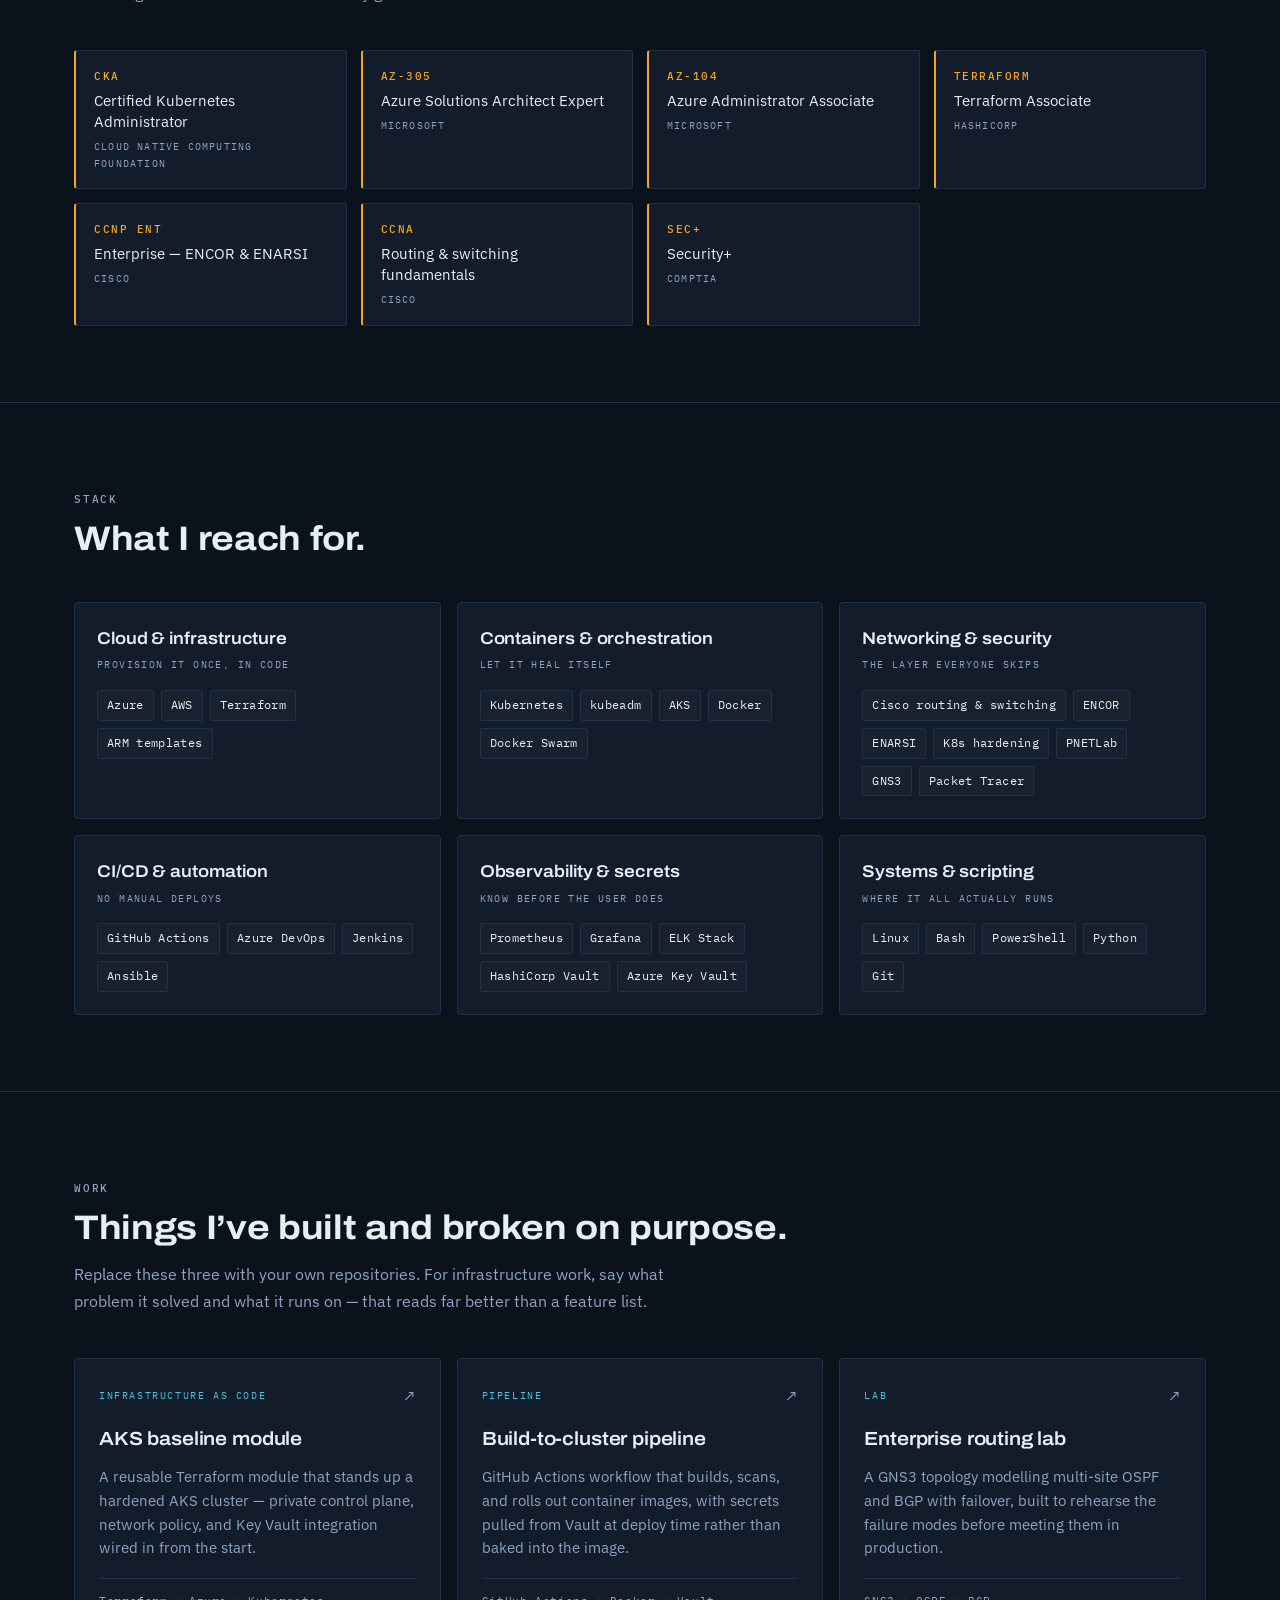
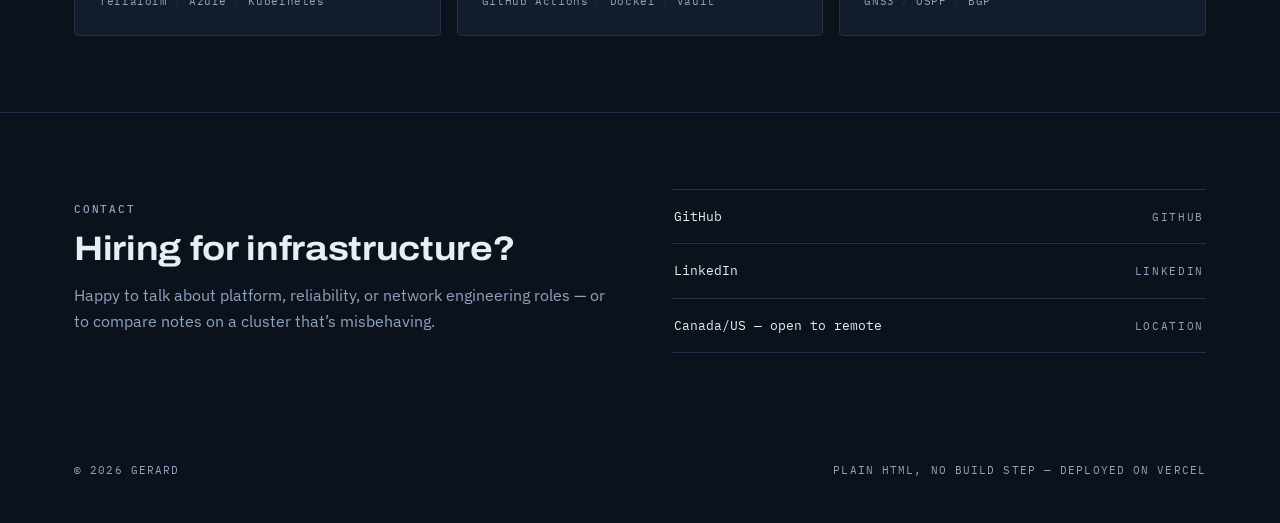
==== commit b946fd37: "Update contact information and location detailsthird commit" ====
--- a/index.html
+++ b/index.html
@@ -904,10 +904,9 @@
 
         <!-- EDIT: fill in your real email, LinkedIn, and resume link -->
         <ul class="lines">
-          <li><a href="mailto:barragerard@yahoo.com"><span>barragerard@yahoo.com</span><b>Email</b></a></li>
-          <li><a href="https://github.com/gerard1884"><span>github.com/gerard1884</span><b>GitHub</b></a></li>
-          <li><a href="https://www.linkedin.com/"><span>Add your LinkedIn</span><b>LinkedIn</b></a></li>
-          <li><span><span>Canada &mdash; open to remote</span><b>Location</b></span></li>
+          <li><a href="https://github.com/gerard1884"><span>GitHub</span><b>GitHub</b></a></li>
+          <li><a href="https://www.linkedin.com/in/gerard-0a08b9217/"><span>LinkedIn</span><b>LinkedIn</b></a></li>
+          <li><span><span>Canada/US &mdash; open to remote</span><b>Location</b></span></li>
         </ul>
       </div>
     </div>
@@ -926,4 +925,4 @@
 </script>
 
 </body>
-</html>+</html>
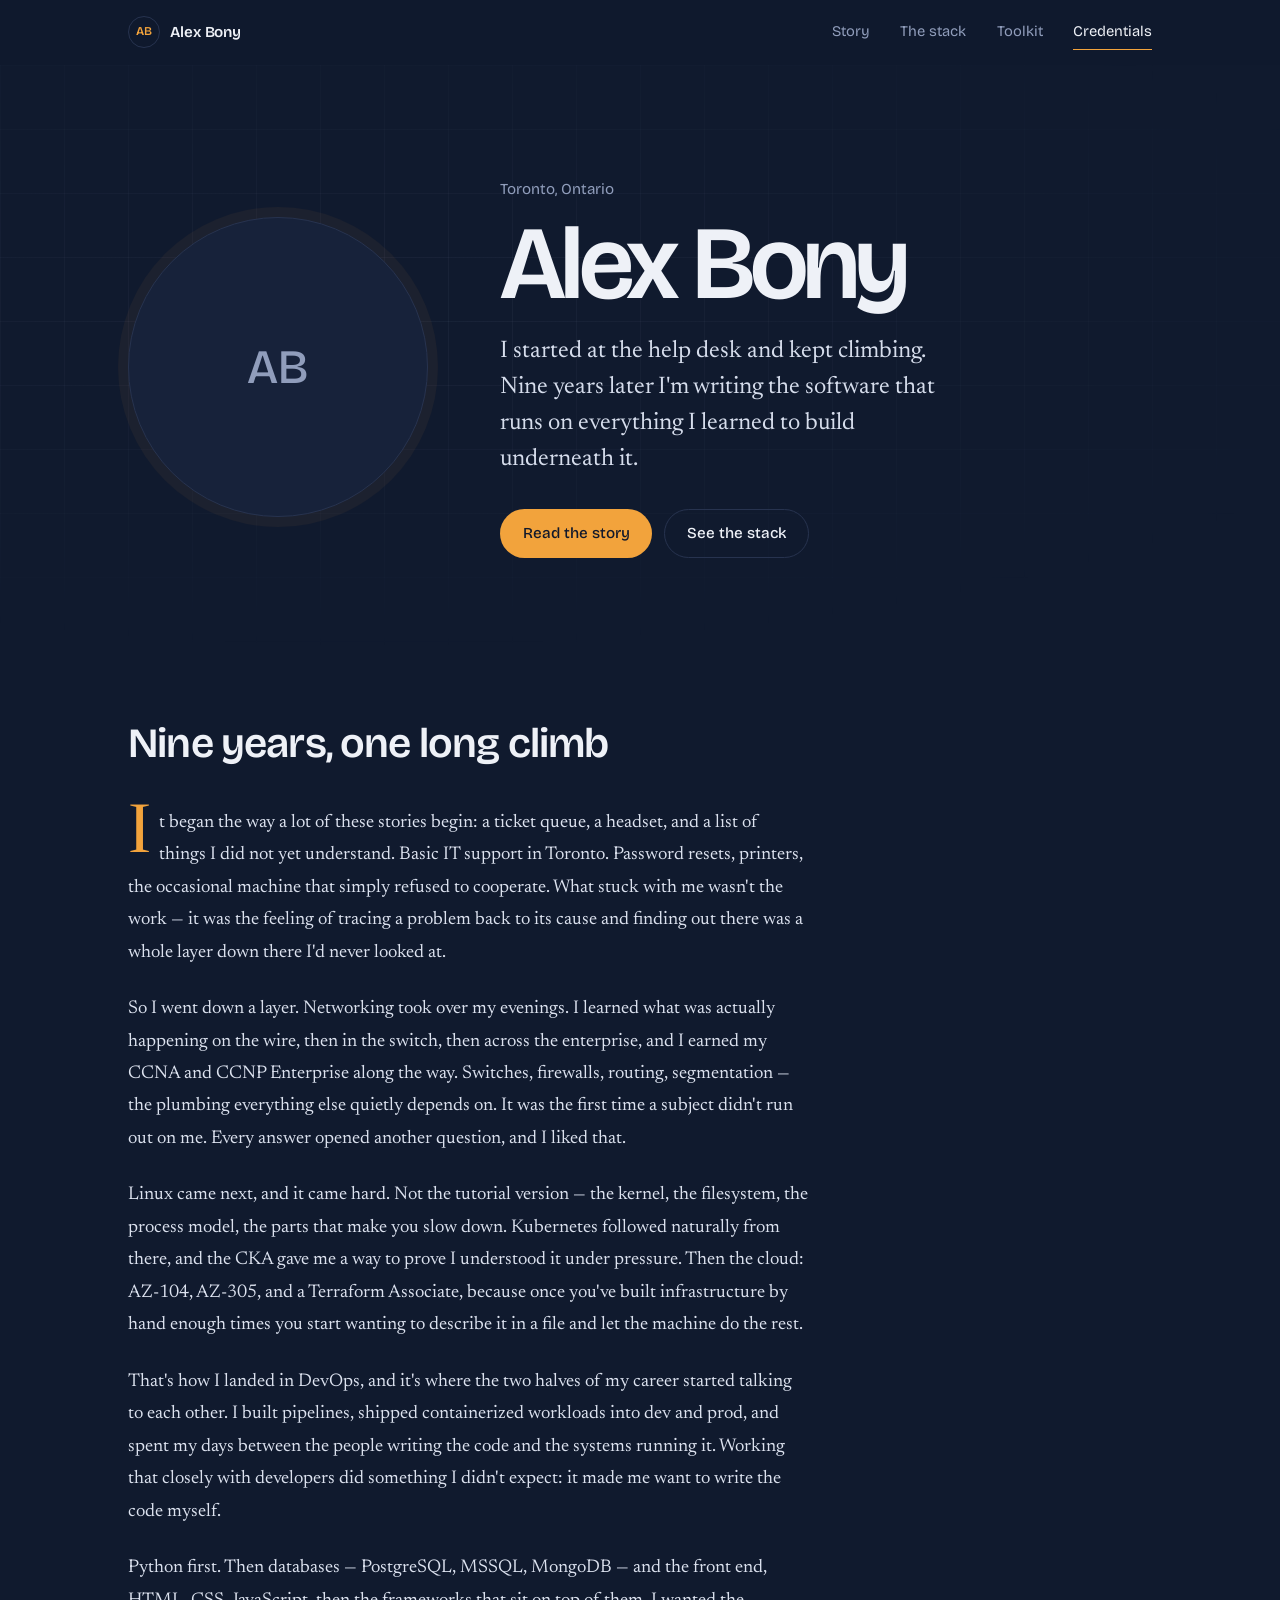
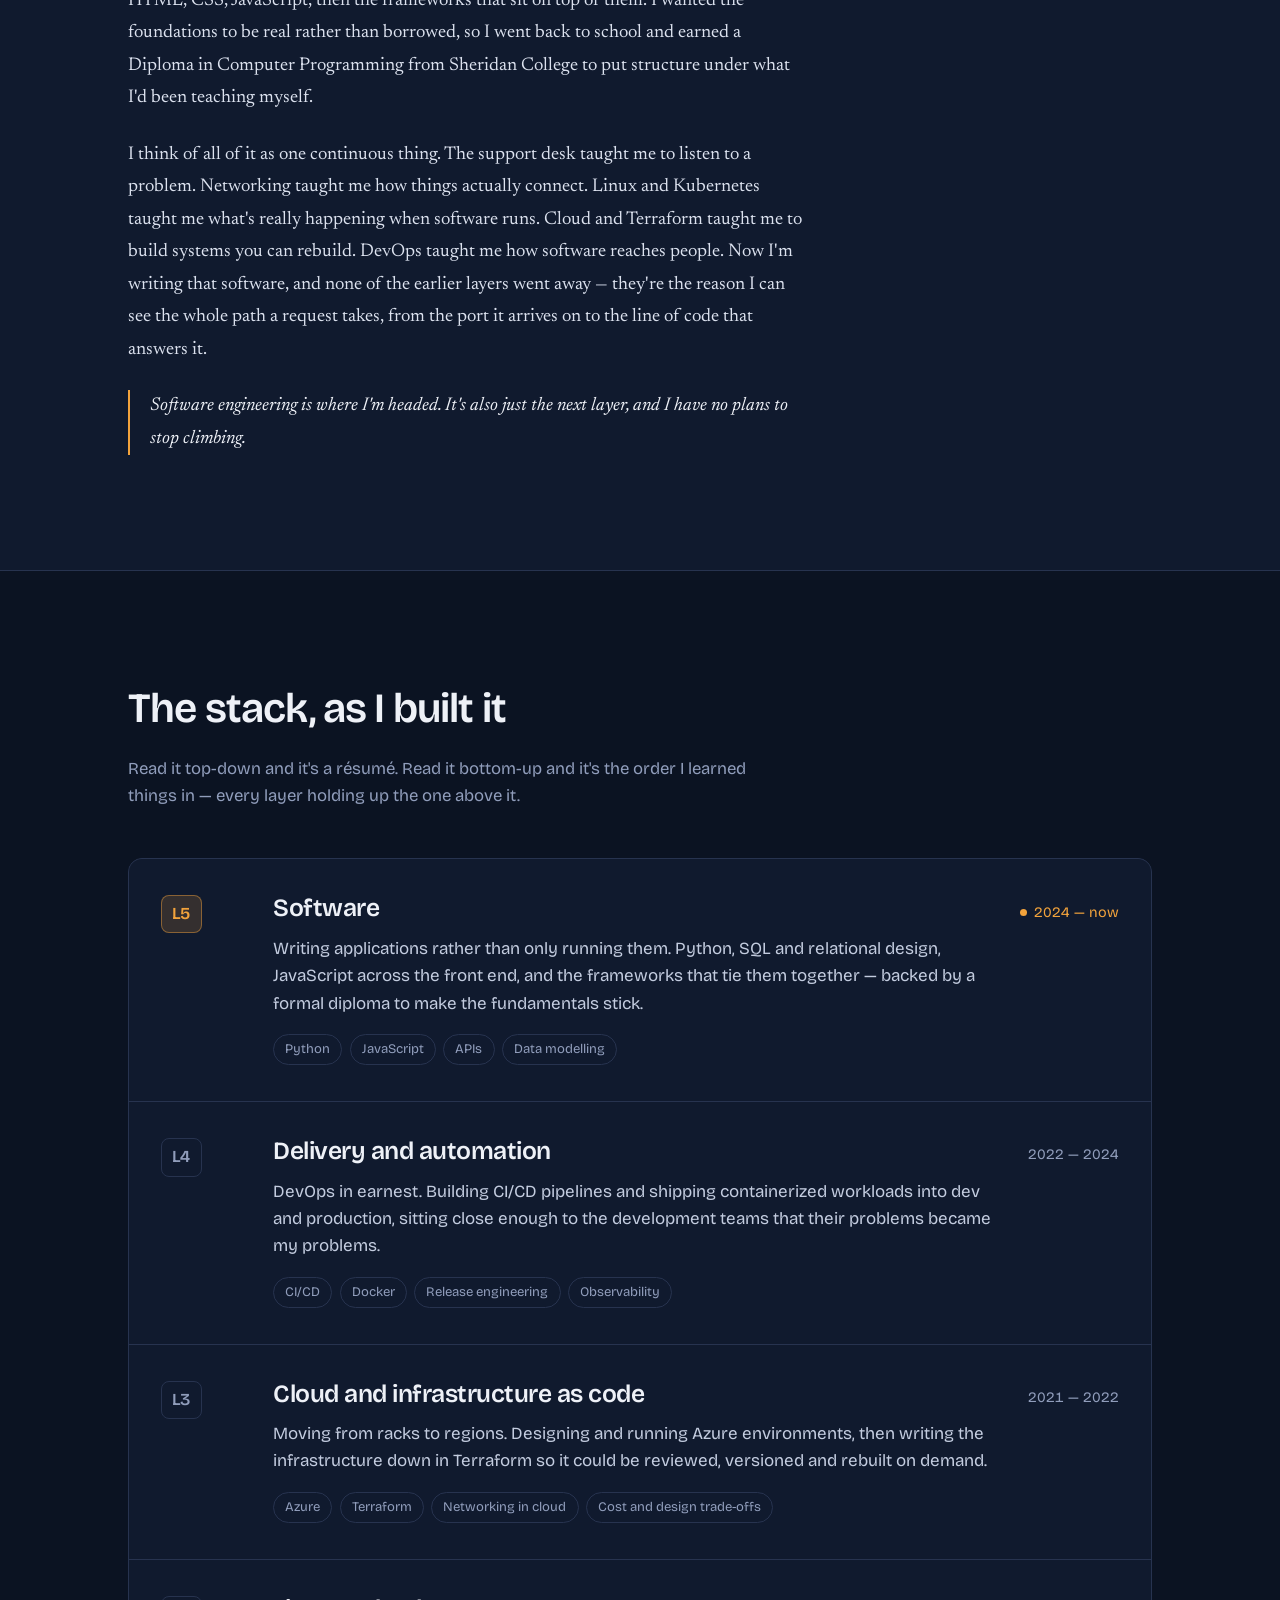
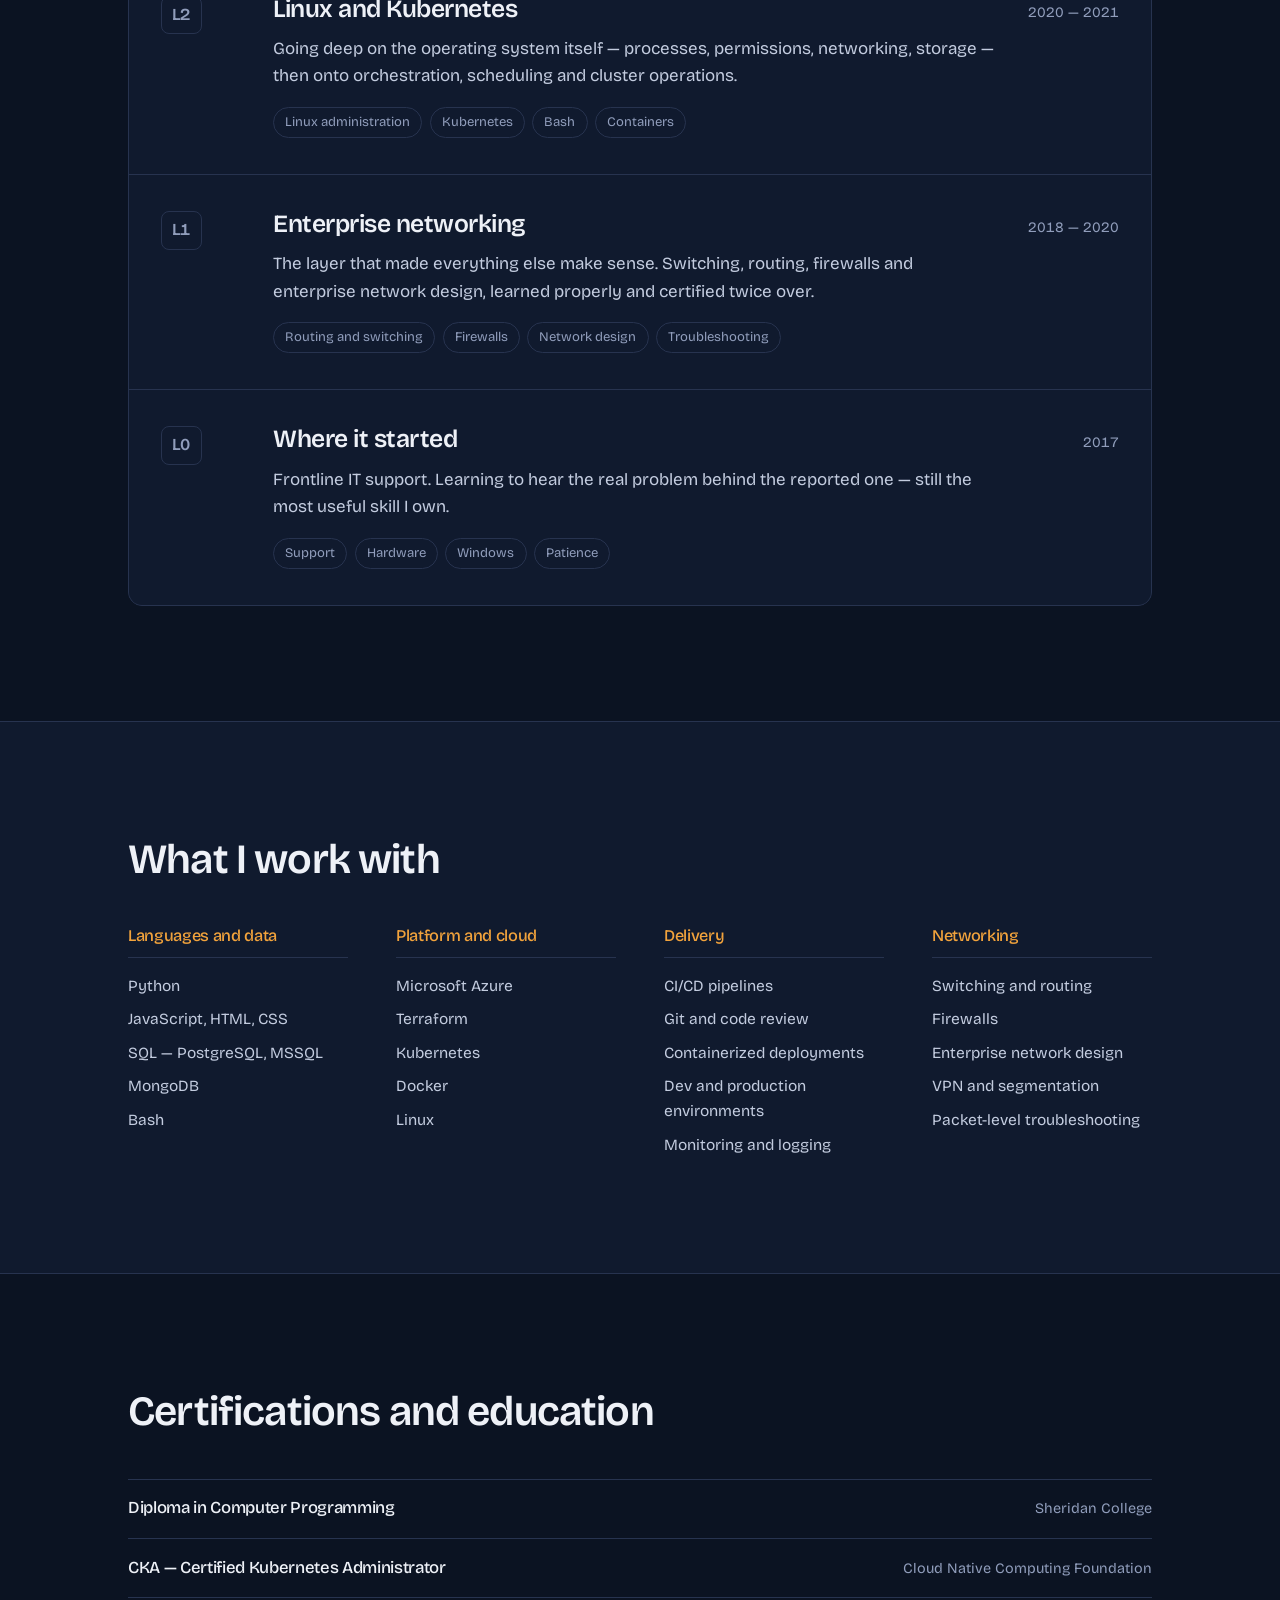
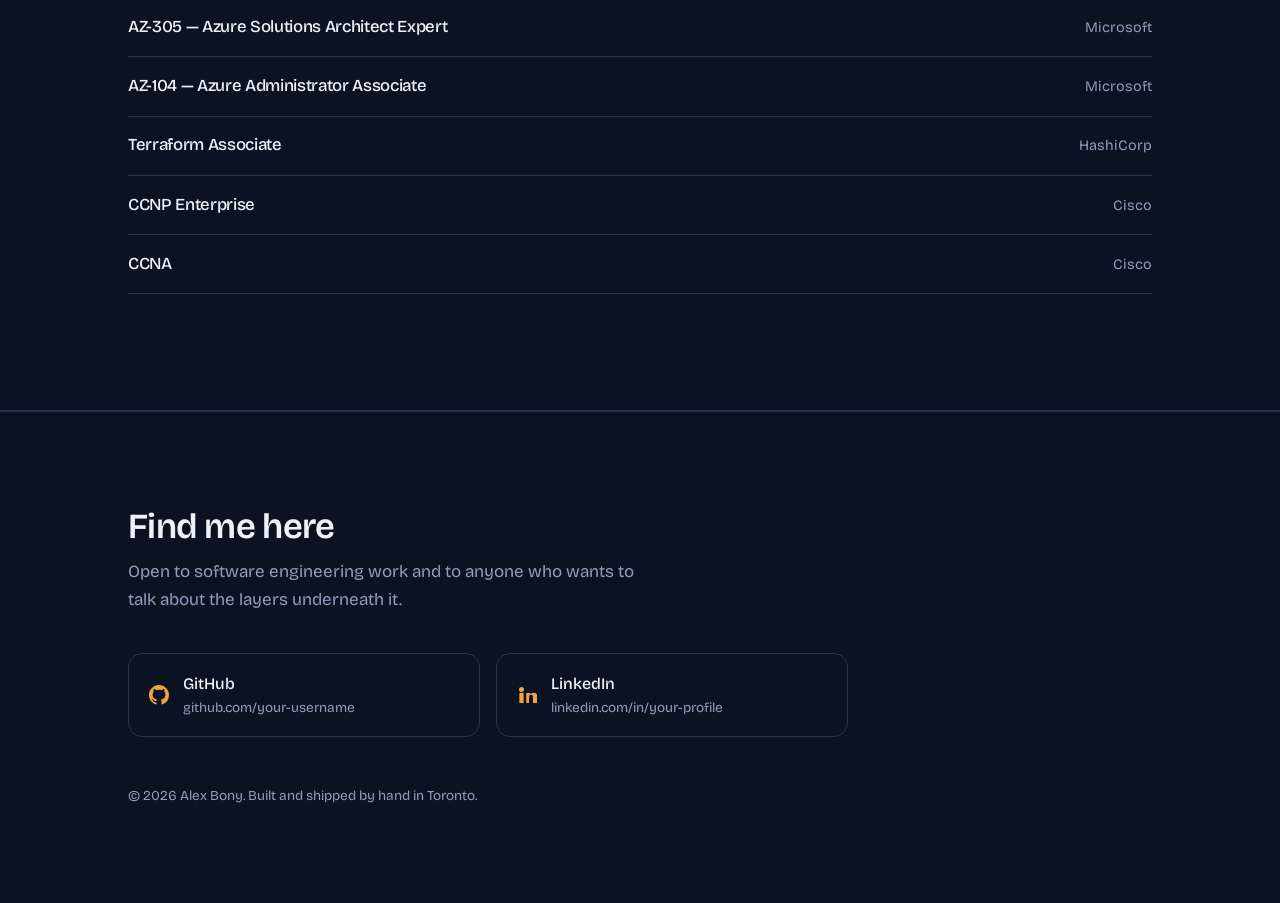
==== commit 581e24bb: "Moving the files" ====
--- a/index.html
+++ b/index.html
@@ -3,610 +3,44 @@
 <head>
 <meta charset="utf-8">
 <meta name="viewport" content="width=device-width, initial-scale=1">
-<title>Gerard — DevOps &amp; Site Reliability Engineer</title>
-<meta name="author" content="Gerard">
-<meta name="description" content="DevOps and site reliability engineer in Canada. Azure and AWS infrastructure, Kubernetes, Terraform, and the networking underneath it.">
+<title>Alex Bony — Infrastructure Eng & Software Eng</title>
+<meta name="description" content="Alex Bony, Toronto. Nine years building from the cable up: networking, Linux, cloud, DevOps, and now software.">
+<meta name="author" content="Alex Bony">
+<meta name="theme-color" content="#101A2E">
+
+<!-- Social preview -->
 <meta property="og:type" content="website">
-<meta property="og:title" content="Gerard — DevOps &amp; Site Reliability Engineer">
-<meta property="og:description" content="Azure and AWS infrastructure, Kubernetes, Terraform, and the networking underneath it.">
-<meta name="twitter:card" content="summary_large_image">
-<meta name="theme-color" content="#0C121C">
-<link rel="icon" href="data:image/svg+xml,%3Csvg xmlns='http://www.w3.org/2000/svg' viewBox='0 0 32 32'%3E%3Crect width='32' height='32' rx='7' fill='%230C121C'/%3E%3Cpath d='M8 10h6M8 22h6M18 16h6' stroke='%234FC3D9' stroke-width='2' stroke-linecap='round'/%3E%3Cpath d='M14 10v6h4M14 22v-6' stroke='%234FC3D9' stroke-width='2' stroke-linecap='round'/%3E%3Ccircle cx='24' cy='16' r='3' fill='%23F5A524'/%3E%3C/svg%3E">
+<meta property="og:title" content="Alex Bony — Infrastructure to software">
+<meta property="og:description" content="Nine years building from the cable up: networking, Linux, cloud, DevOps, and now software.">
+<meta property="og:image" content="./images/favicon-192.png">
+
+<!-- Icons -->
+<link rel="icon" type="image/png" sizes="32x32" href="./images/favicon-32.png">
+<link rel="icon" type="image/png" sizes="192x192" href="./images/favicon-192.png">
+<link rel="apple-touch-icon" href="./images/apple-touch-icon.png">
+<link rel="shortcut icon" href="./images/favicon.jpg">
 
 <link rel="preconnect" href="https://fonts.googleapis.com">
 <link rel="preconnect" href="https://fonts.gstatic.com" crossorigin>
-<link href="https://fonts.googleapis.com/css2?family=Archivo:wdth,wght@100..125,400..800&family=IBM+Plex+Sans:wght@400;500;600&family=IBM+Plex+Mono:wght@400;500&display=swap" rel="stylesheet">
-
-<style>
-  :root{
-    --ink:#0C121C;
-    --plate:#131C2A;
-    --plate-2:#18222F;
-    --rule:#22304A;
-    --mist:#8FA3BF;
-    --paper:#E8EEF6;
-    --signal:#F5A524;
-    --link:#4FC3D9;
-    --up:#57D9A3;
-
-    --display:"Archivo","Helvetica Neue",Arial,sans-serif;
-    --body:"IBM Plex Sans",system-ui,-apple-system,Segoe UI,sans-serif;
-    --mono:"IBM Plex Mono",ui-monospace,SFMono-Regular,Menlo,monospace;
-
-    --shell:1180px;
-  }
-
-  *,*::before,*::after{box-sizing:border-box}
-
-  html{scroll-behavior:smooth}
-  @media (prefers-reduced-motion:reduce){html{scroll-behavior:auto}}
-
-  body{
-    margin:0;
-    background:var(--ink);
-    color:var(--paper);
-    font-family:var(--body);
-    font-size:16px;
-    line-height:1.65;
-    -webkit-font-smoothing:antialiased;
-  }
-
-  a{color:inherit}
-
-  :focus-visible{
-    outline:2px solid var(--signal);
-    outline-offset:3px;
-    border-radius:2px;
-  }
-
-  .shell{
-    width:100%;
-    max-width:var(--shell);
-    margin:0 auto;
-    padding:0 24px;
-  }
-
-  /* ---------- shared type utilities ---------- */
-
-  .tag{
-    font-family:var(--mono);
-    font-size:11px;
-    font-weight:500;
-    letter-spacing:.16em;
-    text-transform:uppercase;
-    color:var(--mist);
-  }
-
-  .h2{
-    font-family:var(--display);
-    font-stretch:112%;
-    font-weight:700;
-    font-size:clamp(24px,3.4vw,34px);
-    line-height:1.15;
-    letter-spacing:-.01em;
-    margin:10px 0 0;
-  }
-
-  .lede{
-    color:var(--mist);
-    max-width:62ch;
-    margin:14px 0 0;
-  }
-
-  /* ---------- nav ---------- */
-
-  .nav{
-    position:sticky;
-    top:0;
-    z-index:50;
-    background:rgba(12,18,28,.82);
-    backdrop-filter:blur(10px);
-    border-bottom:1px solid var(--rule);
-  }
-  .nav-in{
-    display:flex;
-    align-items:center;
-    gap:20px;
-    height:60px;
-  }
-  .mark{
-    font-family:var(--mono);
-    font-size:13px;
-    font-weight:500;
-    letter-spacing:.22em;
-    text-transform:uppercase;
-    text-decoration:none;
-    margin-right:auto;
-  }
-  .mark span{color:var(--signal)}
-
-  .nav-links{
-    display:none;
-    gap:22px;
-  }
-  .nav-links a{
-    font-family:var(--mono);
-    font-size:12px;
-    letter-spacing:.1em;
-    text-transform:uppercase;
-    text-decoration:none;
-    color:var(--mist);
-    padding:4px 0;
-    border-bottom:1px solid transparent;
-  }
-  .nav-links a:hover{color:var(--paper);border-bottom-color:var(--signal)}
-
-  .status{
-    display:inline-flex;
-    align-items:center;
-    gap:8px;
-    font-family:var(--mono);
-    font-size:11px;
-    letter-spacing:.1em;
-    text-transform:uppercase;
-    color:var(--mist);
-    border:1px solid var(--rule);
-    border-radius:999px;
-    padding:5px 12px;
-    white-space:nowrap;
-  }
-  .dot{
-    width:7px;height:7px;border-radius:50%;
-    background:var(--up);
-    box-shadow:0 0 0 0 rgba(87,217,163,.5);
-    animation:beat 2.4s ease-out infinite;
-  }
-  @keyframes beat{
-    0%{box-shadow:0 0 0 0 rgba(87,217,163,.45)}
-    70%{box-shadow:0 0 0 7px rgba(87,217,163,0)}
-    100%{box-shadow:0 0 0 0 rgba(87,217,163,0)}
-  }
-
-  @media (min-width:860px){
-    .nav-links{display:flex}
-  }
-
-  /* ---------- hero ---------- */
-
-  .hero{
-    position:relative;
-    overflow:hidden;
-    border-bottom:1px solid var(--rule);
-  }
-  .hero::before{
-    content:"";
-    position:absolute;
-    inset:0;
-    background-image:
-      linear-gradient(rgba(79,195,217,.05) 1px,transparent 1px),
-      linear-gradient(90deg,rgba(79,195,217,.05) 1px,transparent 1px);
-    background-size:52px 52px;
-    -webkit-mask-image:radial-gradient(120% 90% at 50% 0%,#000 30%,transparent 78%);
-    mask-image:radial-gradient(120% 90% at 50% 0%,#000 30%,transparent 78%);
-    pointer-events:none;
-  }
-  .hero-in{
-    position:relative;
-    display:grid;
-    grid-template-columns:1fr;
-    gap:48px;
-    align-items:center;
-    padding:64px 0 72px;
-  }
-
-  .eyebrow{
-    display:flex;
-    align-items:center;
-    gap:10px;
-    margin-bottom:22px;
-  }
-  .eyebrow::after{
-    content:"";
-    height:1px;
-    flex:1;
-    background:linear-gradient(90deg,var(--rule),transparent);
-  }
-
-  h1{
-    font-family:var(--display);
-    font-stretch:115%;
-    font-weight:700;
-    font-size:clamp(34px,5.6vw,60px);
-    line-height:1.04;
-    letter-spacing:-.022em;
-    margin:0;
-    text-wrap:balance;
-  }
-  h1 em{
-    font-style:normal;
-    color:var(--signal);
-  }
-
-  .hero-sub{
-    color:var(--mist);
-    font-size:clamp(16px,1.5vw,18px);
-    max-width:54ch;
-    margin:22px 0 0;
-  }
-
-  .creds{
-    display:flex;
-    flex-wrap:wrap;
-    gap:8px 18px;
-    margin:30px 0 0;
-    padding:14px 0 0;
-    border-top:1px solid var(--rule);
-  }
-  .creds span{
-    font-family:var(--mono);
-    font-size:11px;
-    letter-spacing:.12em;
-    text-transform:uppercase;
-    color:var(--mist);
-  }
-  .creds span::before{
-    content:"";
-    display:inline-block;
-    width:4px;height:4px;
-    margin-right:8px;
-    vertical-align:2px;
-    background:var(--link);
-  }
-
-  .cta-row{
-    display:flex;
-    flex-wrap:wrap;
-    gap:12px;
-    margin-top:30px;
-  }
-  .btn{
-    display:inline-flex;
-    align-items:center;
-    gap:9px;
-    font-family:var(--mono);
-    font-size:12px;
-    font-weight:500;
-    letter-spacing:.12em;
-    text-transform:uppercase;
-    text-decoration:none;
-    padding:13px 20px;
-    border:1px solid var(--rule);
-    border-radius:3px;
-    transition:transform .16s ease,background-color .16s ease,border-color .16s ease;
-  }
-  .btn-primary{
-    background:var(--signal);
-    border-color:var(--signal);
-    color:#12161C;
-  }
-  .btn-primary:hover{background:#FFB53D;border-color:#FFB53D;transform:translateY(-2px)}
-  .btn-ghost:hover{border-color:var(--link);color:var(--link);transform:translateY(-2px)}
-
-  @media (min-width:960px){
-    .hero-in{grid-template-columns:1.05fr .95fr;gap:64px;padding:84px 0 96px}
-  }
-
-  /* ---------- topology diagram (signature) ---------- */
-
-  .topo{width:100%;height:auto;display:block;max-width:520px;margin:0 auto}
-
-  .t-link{fill:none;stroke:var(--rule);stroke-width:1.5}
-  .t-flow{
-    fill:none;
-    stroke:var(--link);
-    stroke-width:1.5;
-    stroke-dasharray:3 15;
-    stroke-linecap:round;
-    opacity:.85;
-    animation:flow 2.6s linear infinite;
-  }
-  @keyframes flow{to{stroke-dashoffset:-36}}
-
-  .t-node{cursor:pointer}
-  .t-plate{
-    fill:var(--plate);
-    stroke:var(--rule);
-    stroke-width:1.5;
-    transition:stroke .18s ease,fill .18s ease;
-  }
-  .t-name{
-    font-family:var(--mono);
-    font-size:11px;
-    font-weight:500;
-    letter-spacing:.1em;
-    fill:var(--paper);
-  }
-  .t-meta{
-    font-family:var(--mono);
-    font-size:8.5px;
-    letter-spacing:.08em;
-    fill:var(--mist);
-  }
-  .t-node:hover .t-plate,
-  .t-node:focus-visible .t-plate{fill:var(--plate-2);stroke:var(--signal)}
-  .t-node:hover .t-name,
-  .t-node:focus-visible .t-name{fill:var(--signal)}
-
-  .t-hub{fill:var(--plate-2);stroke:var(--signal);stroke-width:1.5}
-  .t-hub-name{
-    font-family:var(--display);
-    font-stretch:115%;
-    font-weight:700;
-    font-size:15px;
-    letter-spacing:.02em;
-    fill:var(--paper);
-  }
-  .t-caption{
-    font-family:var(--mono);
-    font-size:9px;
-    letter-spacing:.14em;
-    fill:var(--mist);
-  }
-
-  @media (prefers-reduced-motion:reduce){
-    .t-flow{animation:none;stroke-dasharray:3 15}
-    .dot{animation:none}
-  }
-
-  /* ---------- sections ---------- */
-
-  .band{padding:76px 0;border-bottom:1px solid var(--rule)}
-  .band-head{margin-bottom:44px}
-
-  /* background */
-
-  .bg-grid{
-    display:grid;
-    grid-template-columns:1fr;
-    gap:40px;
-  }
-  .spec{
-    list-style:none;
-    margin:0;
-    padding:0;
-    border-top:1px solid var(--rule);
-  }
-  .spec div{
-    display:grid;
-    grid-template-columns:1fr;
-    gap:2px;
-    padding:14px 0;
-    border-bottom:1px solid var(--rule);
-  }
-  .spec dt{
-    font-family:var(--mono);
-    font-size:10.5px;
-    letter-spacing:.16em;
-    text-transform:uppercase;
-    color:var(--mist);
-  }
-  .spec dd{margin:0;font-size:15px}
-  @media (min-width:720px){
-    .spec div{grid-template-columns:150px 1fr;gap:20px;align-items:baseline}
-  }
-  @media (min-width:960px){
-    .bg-grid{grid-template-columns:1fr 1fr;gap:64px;align-items:start}
-  }
-
-  .prose p{color:var(--mist);margin:0 0 16px;max-width:56ch}
-  .prose p:last-child{margin-bottom:0}
-  .prose strong{color:var(--paper);font-weight:500}
-
-  /* certifications */
-
-  .certs{
-    display:grid;
-    grid-template-columns:repeat(auto-fill,minmax(230px,1fr));
-    gap:14px;
-    list-style:none;
-    margin:0;
-    padding:0;
-  }
-  .cert{
-    position:relative;
-    background:var(--plate);
-    border:1px solid var(--rule);
-    border-left:2px solid var(--signal);
-    border-radius:3px;
-    padding:16px 18px;
-  }
-  .cert-code{
-    font-family:var(--mono);
-    font-size:11px;
-    font-weight:500;
-    letter-spacing:.14em;
-    color:var(--signal);
-    display:block;
-    margin-bottom:5px;
-  }
-  .cert-name{font-size:14.5px;line-height:1.45;display:block}
-  .cert-org{
-    font-family:var(--mono);
-    font-size:10px;
-    letter-spacing:.12em;
-    text-transform:uppercase;
-    color:var(--mist);
-    display:block;
-    margin-top:7px;
-  }
-
-  /* stack */
-
-  .stack{
-    display:grid;
-    grid-template-columns:repeat(auto-fit,minmax(280px,1fr));
-    gap:16px;
-  }
-  .group{
-    background:var(--plate);
-    border:1px solid var(--rule);
-    border-radius:4px;
-    padding:22px;
-    scroll-margin-top:80px;
-    transition:border-color .2s ease;
-  }
-  .group:target{border-color:var(--signal)}
-  .group h3{
-    font-family:var(--display);
-    font-stretch:110%;
-    font-weight:600;
-    font-size:17px;
-    margin:0 0 4px;
-    letter-spacing:-.005em;
-  }
-  .group-note{
-    font-family:var(--mono);
-    font-size:10px;
-    letter-spacing:.14em;
-    text-transform:uppercase;
-    color:var(--mist);
-    display:block;
-    margin-bottom:16px;
-  }
-  .chips{
-    display:flex;
-    flex-wrap:wrap;
-    gap:7px;
-    list-style:none;
-    margin:0;
-    padding:0;
-  }
-  .chips li{
-    font-family:var(--mono);
-    font-size:11.5px;
-    letter-spacing:.03em;
-    color:var(--paper);
-    background:var(--plate-2);
-    border:1px solid var(--rule);
-    border-radius:2px;
-    padding:5px 9px;
-  }
-
-  /* work */
-
-  .work{
-    display:grid;
-    grid-template-columns:repeat(auto-fit,minmax(300px,1fr));
-    gap:16px;
-  }
-  .card{
-    display:flex;
-    flex-direction:column;
-    background:var(--plate);
-    border:1px solid var(--rule);
-    border-radius:4px;
-    padding:24px;
-    text-decoration:none;
-    transition:border-color .18s ease,transform .18s ease;
-  }
-  .card:hover{border-color:var(--link);transform:translateY(-3px)}
-  .card-top{
-    display:flex;
-    align-items:center;
-    justify-content:space-between;
-    gap:12px;
-    margin-bottom:14px;
-  }
-  .card-kind{
-    font-family:var(--mono);
-    font-size:10px;
-    letter-spacing:.16em;
-    text-transform:uppercase;
-    color:var(--link);
-  }
-  .card h3{
-    font-family:var(--display);
-    font-stretch:110%;
-    font-weight:600;
-    font-size:19px;
-    margin:0 0 10px;
-    letter-spacing:-.008em;
-  }
-  .card p{color:var(--mist);font-size:14.5px;margin:0 0 18px;flex:1}
-  .card-foot{
-    display:flex;
-    flex-wrap:wrap;
-    gap:6px;
-    padding-top:14px;
-    border-top:1px solid var(--rule);
-  }
-  .card-foot span{
-    font-family:var(--mono);
-    font-size:10.5px;
-    letter-spacing:.06em;
-    color:var(--mist);
-  }
-  .card-foot span + span::before{content:"/ ";color:var(--rule)}
-  .arrow{color:var(--mist);transition:transform .18s ease,color .18s ease}
-  .card:hover .arrow{color:var(--link);transform:translate(3px,-3px)}
-
-  /* contact */
-
-  .contact-in{
-    display:grid;
-    grid-template-columns:1fr;
-    gap:36px;
-    align-items:start;
-  }
-  .lines{
-    list-style:none;
-    margin:0;
-    padding:0;
-    border-top:1px solid var(--rule);
-  }
-  .lines li{border-bottom:1px solid var(--rule)}
-  .lines > li > a,.lines > li > span{
-    display:flex;
-    align-items:baseline;
-    justify-content:space-between;
-    gap:16px;
-    padding:16px 2px;
-    font-family:var(--mono);
-    font-size:13px;
-    text-decoration:none;
-    transition:color .16s ease,padding-left .16s ease;
-  }
-  .lines a:hover{color:var(--signal);padding-left:8px}
-  .lines b{
-    font-weight:400;
-    font-size:10.5px;
-    letter-spacing:.16em;
-    text-transform:uppercase;
-    color:var(--mist);
-    flex:none;
-  }
-  @media (min-width:960px){
-    .contact-in{grid-template-columns:1fr 1fr;gap:64px}
-  }
-
-  footer{padding:32px 0 44px}
-  .foot-in{
-    display:flex;
-    flex-wrap:wrap;
-    gap:10px 24px;
-    justify-content:space-between;
-    font-family:var(--mono);
-    font-size:11px;
-    letter-spacing:.1em;
-    text-transform:uppercase;
-    color:var(--mist);
-  }
-</style>
+<link href="https://fonts.googleapis.com/css2?family=Bricolage+Grotesque:opsz,wght@12..96,400;12..96,500;12..96,600;12..96,700&family=Newsreader:ital,opsz,wght@0,6..72,300;0,6..72,400;0,6..72,500;1,6..72,400&display=swap" rel="stylesheet">
+<link rel="stylesheet" href="./css/styles.css">
 </head>
 <body>
 
-<header class="nav">
-  <div class="shell nav-in">
-    <a class="mark" href="#top">Gerard<span>.</span></a>
-    <nav class="nav-links" aria-label="Sections">
-      <a href="#background">Background</a>
-      <a href="#certifications">Certifications</a>
-      <a href="#stack">Stack</a>
-      <a href="#work">Work</a>
-      <a href="#contact">Contact</a>
+<a class="skip" href="#story">Skip to content</a>
+
+<header class="topbar">
+  <div class="shell topbar__inner">
+    <a class="mark" href="#top" aria-label="Alex Bony, back to top">
+      <span class="mark__glyph">AB</span>
+      <span class="mark__name">Alex Bony</span>
+    </a>
+    <nav class="nav" aria-label="Sections">
+      <a class="nav__link" href="#story">Story</a>
+      <a class="nav__link" href="#stack">The stack</a>
+      <a class="nav__link" href="#toolkit">Toolkit</a>
+      <a class="nav__link" href="#credentials">Credentials</a>
     </nav>
-    <!-- EDIT: change or remove this availability pill -->
-    <span class="status"><i class="dot" aria-hidden="true"></i>Open to opportunities</span>
   </div>
 </header>
 
@@ -614,315 +48,279 @@
 
   <!-- ============ HERO ============ -->
   <section class="hero">
-    <div class="shell hero-in">
-      <div>
-        <p class="tag eyebrow">DevOps &middot; Site reliability &middot; Networking &mdash; Canada</p>
-
-        <h1>Kubernetes, Terraform, and the <em>network underneath</em> it all.</h1>
-
-        <p class="hero-sub">
-          I&rsquo;m Gerard. I build and run cloud infrastructure on Azure and AWS &mdash; clusters,
-          pipelines, and the routing, DNS, and security policy that quietly decide whether
-          any of it stays up.
-        </p>
-
-        <div class="creds">
-          <span>CKA</span>
-          <span>AZ-305</span>
-          <span>AZ-104</span>
-          <span>Terraform</span>
-          <span>CCNP Enterprise</span>
-          <span>Security+</span>
-        </div>
-
-        <div class="cta-row">
-          <a class="btn btn-primary" href="https://github.com/gerard1884">View GitHub</a>
-          <!-- EDIT: put your real email here -->
-          <a class="btn btn-ghost" href="mailto:barragerard@yahoo.com">Get in touch</a>
-        </div>
-      </div>
-
-      <!-- Signature element: an orthogonal network topology, the way you'd draw it in GNS3 -->
-      <svg class="topo" viewBox="0 0 480 430" role="img"
-           aria-label="Topology diagram: a central node labelled Gerard, connected to four domains — cloud, orchestration, observability, and network.">
-
-        <!-- static link paths -->
-        <path class="t-link" d="M70,108 V190 Q70,196 76,196 H194"/>
-        <path class="t-link" d="M410,108 V190 Q410,196 404,196 H286"/>
-        <path class="t-link" d="M70,312 V230 Q70,224 76,224 H194"/>
-        <path class="t-link" d="M410,312 V230 Q410,224 404,224 H286"/>
-
-        <!-- animated traffic on the same paths -->
-        <path class="t-flow" d="M70,108 V190 Q70,196 76,196 H194"/>
-        <path class="t-flow" d="M410,108 V190 Q410,196 404,196 H286" style="animation-delay:.5s"/>
-        <path class="t-flow" d="M70,312 V230 Q70,224 76,224 H194" style="animation-delay:1s"/>
-        <path class="t-flow" d="M410,312 V230 Q410,224 404,224 H286" style="animation-delay:1.6s"/>
-
-        <!-- hub -->
-        <g>
-          <rect class="t-hub" x="194" y="178" width="92" height="64" rx="5"/>
-          <text class="t-hub-name" x="240" y="203" text-anchor="middle">GERARD</text>
-          <text class="t-caption" x="240" y="222" text-anchor="middle">DEVOPS / SRE</text>
-        </g>
-
-        <!-- cloud -->
-        <a class="t-node" href="#cloud">
-          <rect class="t-plate" x="24" y="52" width="92" height="56" rx="4"/>
-          <text class="t-name" x="70" y="76" text-anchor="middle">CLOUD</text>
-          <text class="t-meta" x="70" y="92" text-anchor="middle">AZURE / AWS / IAC</text>
+    <div class="shell hero__grid">
+
+      <div class="portrait">
+        <div class="portrait__ring">
+          <!-- ▼▼▼ EDIT THIS LINE: drop your photo in the images folder and point src at it ▼▼▼ -->
+          <img class="portrait__img" id="portrait" src="./images/mypicture.jpg" alt="Portrait of Alex Bony" width="360" height="360">
+          <!-- ▲▲▲ EDIT THIS LINE ▲▲▲ -->
+          <span class="portrait__fallback" aria-hidden="true">AB</span>
+        </div>
+      </div>
+
+      <div class="intro">
+        <p class="intro__kicker">Toronto, Ontario</p>
+        <h1 class="intro__name">Alex&nbsp;Bony</h1>
+        <p class="intro__line">I started at the help desk and kept climbing. Nine years later I'm writing the software that runs on everything I learned to build underneath it.</p>
+        <div class="intro__actions">
+          <a class="btn btn--solid" href="#story">Read the story</a>
+          <a class="btn btn--ghost" href="#stack">See the stack</a>
+        </div>
+      </div>
+
+    </div>
+  </section>
+
+  <!-- ============ STORY ============ -->
+  <section class="band" id="story">
+    <div class="shell">
+      <h2 class="h2">Nine years, one long climb</h2>
+      <div class="prose">
+        <p>It began the way a lot of these stories begin: a ticket queue, a headset, and a list of things I did not yet understand. Basic IT support in Toronto. Password resets, printers, the occasional machine that simply refused to cooperate. What stuck with me wasn't the work — it was the feeling of tracing a problem back to its cause and finding out there was a whole layer down there I'd never looked at.</p>
+
+        <p>So I went down a layer. Networking took over my evenings. I learned what was actually happening on the wire, then in the switch, then across the enterprise, and I earned my CCNA and CCNP Enterprise along the way. Switches, firewalls, routing, segmentation — the plumbing everything else quietly depends on. It was the first time a subject didn't run out on me. Every answer opened another question, and I liked that.</p>
+
+        <p>Linux came next, and it came hard. Not the tutorial version — the kernel, the filesystem, the process model, the parts that make you slow down. Kubernetes followed naturally from there, and the CKA gave me a way to prove I understood it under pressure. Then the cloud: AZ-104, AZ-305, and a Terraform Associate, because once you've built infrastructure by hand enough times you start wanting to describe it in a file and let the machine do the rest.</p>
+
+        <p>That's how I landed in DevOps, and it's where the two halves of my career started talking to each other. I built pipelines, shipped containerized workloads into dev and prod, and spent my days between the people writing the code and the systems running it. Working that closely with developers did something I didn't expect: it made me want to write the code myself.</p>
+
+        <p>Python first. Then databases — PostgreSQL, MSSQL, MongoDB — and the front end, HTML, CSS, JavaScript, then the frameworks that sit on top of them. I wanted the foundations to be real rather than borrowed, so I went back to school and earned a Diploma in Computer Programming from Sheridan College to put structure under what I'd been teaching myself.</p>
+
+        <p>I think of all of it as one continuous thing. The support desk taught me to listen to a problem. Networking taught me how things actually connect. Linux and Kubernetes taught me what's really happening when software runs. Cloud and Terraform taught me to build systems you can rebuild. DevOps taught me how software reaches people. Now I'm writing that software, and none of the earlier layers went away — they're the reason I can see the whole path a request takes, from the port it arrives on to the line of code that answers it.</p>
+
+        <p class="prose__close">Software engineering is where I'm headed. It's also just the next layer, and I have no plans to stop climbing.</p>
+      </div>
+    </div>
+  </section>
+
+  <!-- ============ STACK ============ -->
+  <section class="band band--alt" id="stack">
+    <div class="shell">
+      <h2 class="h2">The stack, as I built it</h2>
+      <p class="lede">Read it top-down and it's a résumé. Read it bottom-up and it's the order I learned things in — every layer holding up the one above it.</p>
+
+      <ol class="stack" id="stackList">
+
+        <li class="layer layer--now">
+          <div class="layer__id"><span class="layer__num">L5</span></div>
+          <div class="layer__body">
+            <div class="layer__head">
+              <h3 class="layer__title">Software</h3>
+              <span class="layer__when"><span class="pulse" aria-hidden="true"></span>2024 — now</span>
+            </div>
+            <p class="layer__text">Writing applications rather than only running them. Python, SQL and relational design, JavaScript across the front end, and the frameworks that tie them together — backed by a formal diploma to make the fundamentals stick.</p>
+            <ul class="chips">
+              <li class="chip">Python</li><li class="chip">JavaScript</li><li class="chip">APIs</li><li class="chip">Data modelling</li>
+            </ul>
+          </div>
+        </li>
+
+        <li class="layer">
+          <div class="layer__id"><span class="layer__num">L4</span></div>
+          <div class="layer__body">
+            <div class="layer__head">
+              <h3 class="layer__title">Delivery and automation</h3>
+              <span class="layer__when">2022 — 2024</span>
+            </div>
+            <p class="layer__text">DevOps in earnest. Building CI/CD pipelines and shipping containerized workloads into dev and production, sitting close enough to the development teams that their problems became my problems.</p>
+            <ul class="chips">
+              <li class="chip">CI/CD</li><li class="chip">Docker</li><li class="chip">Release engineering</li><li class="chip">Observability</li>
+            </ul>
+          </div>
+        </li>
+
+        <li class="layer">
+          <div class="layer__id"><span class="layer__num">L3</span></div>
+          <div class="layer__body">
+            <div class="layer__head">
+              <h3 class="layer__title">Cloud and infrastructure as code</h3>
+              <span class="layer__when">2021 — 2022</span>
+            </div>
+            <p class="layer__text">Moving from racks to regions. Designing and running Azure environments, then writing the infrastructure down in Terraform so it could be reviewed, versioned and rebuilt on demand.</p>
+            <ul class="chips">
+              <li class="chip">Azure</li><li class="chip">Terraform</li><li class="chip">Networking in cloud</li><li class="chip">Cost and design trade-offs</li>
+            </ul>
+          </div>
+        </li>
+
+        <li class="layer">
+          <div class="layer__id"><span class="layer__num">L2</span></div>
+          <div class="layer__body">
+            <div class="layer__head">
+              <h3 class="layer__title">Linux and Kubernetes</h3>
+              <span class="layer__when">2020 — 2021</span>
+            </div>
+            <p class="layer__text">Going deep on the operating system itself — processes, permissions, networking, storage — then onto orchestration, scheduling and cluster operations.</p>
+            <ul class="chips">
+              <li class="chip">Linux administration</li><li class="chip">Kubernetes</li><li class="chip">Bash</li><li class="chip">Containers</li>
+            </ul>
+          </div>
+        </li>
+
+        <li class="layer">
+          <div class="layer__id"><span class="layer__num">L1</span></div>
+          <div class="layer__body">
+            <div class="layer__head">
+              <h3 class="layer__title">Enterprise networking</h3>
+              <span class="layer__when">2018 — 2020</span>
+            </div>
+            <p class="layer__text">The layer that made everything else make sense. Switching, routing, firewalls and enterprise network design, learned properly and certified twice over.</p>
+            <ul class="chips">
+              <li class="chip">Routing and switching</li><li class="chip">Firewalls</li><li class="chip">Network design</li><li class="chip">Troubleshooting</li>
+            </ul>
+          </div>
+        </li>
+
+        <li class="layer">
+          <div class="layer__id"><span class="layer__num">L0</span></div>
+          <div class="layer__body">
+            <div class="layer__head">
+              <h3 class="layer__title">Where it started</h3>
+              <span class="layer__when">2017</span>
+            </div>
+            <p class="layer__text">Frontline IT support. Learning to hear the real problem behind the reported one — still the most useful skill I own.</p>
+            <ul class="chips">
+              <li class="chip">Support</li><li class="chip">Hardware</li><li class="chip">Windows</li><li class="chip">Patience</li>
+            </ul>
+          </div>
+        </li>
+
+      </ol>
+    </div>
+  </section>
+
+  <!-- ============ TOOLKIT ============ -->
+  <section class="band" id="toolkit">
+    <div class="shell">
+      <h2 class="h2">What I work with</h2>
+      <div class="grid">
+
+        <div class="col">
+          <h3 class="col__title">Languages and data</h3>
+          <ul class="list">
+            <li>Python</li>
+            <li>JavaScript, HTML, CSS</li>
+            <li>SQL — PostgreSQL, MSSQL</li>
+            <li>MongoDB</li>
+            <li>Bash</li>
+          </ul>
+        </div>
+
+        <div class="col">
+          <h3 class="col__title">Platform and cloud</h3>
+          <ul class="list">
+            <li>Microsoft Azure</li>
+            <li>Terraform</li>
+            <li>Kubernetes</li>
+            <li>Docker</li>
+            <li>Linux</li>
+          </ul>
+        </div>
+
+        <div class="col">
+          <h3 class="col__title">Delivery</h3>
+          <ul class="list">
+            <li>CI/CD pipelines</li>
+            <li>Git and code review</li>
+            <li>Containerized deployments</li>
+            <li>Dev and production environments</li>
+            <li>Monitoring and logging</li>
+          </ul>
+        </div>
+
+        <div class="col">
+          <h3 class="col__title">Networking</h3>
+          <ul class="list">
+            <li>Switching and routing</li>
+            <li>Firewalls</li>
+            <li>Enterprise network design</li>
+            <li>VPN and segmentation</li>
+            <li>Packet-level troubleshooting</li>
+          </ul>
+        </div>
+
+      </div>
+    </div>
+  </section>
+
+  <!-- ============ CREDENTIALS ============ -->
+  <section class="band band--alt" id="credentials">
+    <div class="shell">
+      <h2 class="h2">Certifications and education</h2>
+      <div class="creds">
+
+        <article class="cred">
+          <h3 class="cred__name">Diploma in Computer Programming</h3>
+          <p class="cred__org">Sheridan College</p>
+        </article>
+
+        <article class="cred">
+          <h3 class="cred__name">CKA — Certified Kubernetes Administrator</h3>
+          <p class="cred__org">Cloud Native Computing Foundation</p>
+        </article>
+
+        <article class="cred">
+          <h3 class="cred__name">AZ-305 — Azure Solutions Architect Expert</h3>
+          <p class="cred__org">Microsoft</p>
+        </article>
+
+        <article class="cred">
+          <h3 class="cred__name">AZ-104 — Azure Administrator Associate</h3>
+          <p class="cred__org">Microsoft</p>
+        </article>
+
+        <article class="cred">
+          <h3 class="cred__name">Terraform Associate</h3>
+          <p class="cred__org">HashiCorp</p>
+        </article>
+
+        <article class="cred">
+          <h3 class="cred__name">CCNP Enterprise</h3>
+          <p class="cred__org">Cisco</p>
+        </article>
+
+        <article class="cred">
+          <h3 class="cred__name">CCNA</h3>
+          <p class="cred__org">Cisco</p>
+        </article>
+
+      </div>
+    </div>
+  </section>
+
+</main>
+
+<!-- ============ FOOTER ============ -->
+<footer class="footer" id="contact">
+  <div class="shell footer__inner">
+    <div class="footer__lead">
+      <h2 class="footer__title">Find me here</h2>
+      <p class="footer__text">Open to software engineering work and to anyone who wants to talk about the layers underneath it.</p>
+    </div>
+
+    <ul class="links">
+      <!-- ▼ Replace the two href values below with your real profile URLs ▼ -->
+      <li>
+        <a class="link" href="https://github.com/your-username" rel="me noopener" target="_blank">
+          <svg class="link__icon" viewBox="0 0 16 16" aria-hidden="true" focusable="false"><path fill="currentColor" d="M8 0C3.58 0 0 3.58 0 8c0 3.54 2.29 6.53 5.47 7.59.4.07.55-.17.55-.38 0-.19-.01-.82-.01-1.49-2.01.37-2.53-.49-2.69-.94-.09-.23-.48-.94-.82-1.13-.28-.15-.68-.52-.01-.53.63-.01 1.08.58 1.23.82.72 1.21 1.87.87 2.33.66.07-.52.28-.87.51-1.07-1.78-.2-3.64-.89-3.64-3.95 0-.87.31-1.59.82-2.15-.08-.2-.36-1.02.08-2.12 0 0 .67-.21 2.2.82a7.4 7.4 0 0 1 2-.27c.68 0 1.36.09 2 .27 1.53-1.04 2.2-.82 2.2-.82.44 1.1.16 1.92.08 2.12.51.56.82 1.27.82 2.15 0 3.07-1.87 3.75-3.65 3.95.29.25.54.73.54 1.48 0 1.07-.01 1.93-.01 2.2 0 .21.15.46.55.38A8.01 8.01 0 0 0 16 8c0-4.42-3.58-8-8-8Z"/></svg>
+          <span class="link__label">GitHub</span>
+          <span class="link__handle">github.com/your-username</span>
         </a>
-
-        <!-- orchestration -->
-        <a class="t-node" href="#orchestration">
-          <rect class="t-plate" x="364" y="52" width="92" height="56" rx="4"/>
-          <text class="t-name" x="410" y="76" text-anchor="middle">ORCHESTR.</text>
-          <text class="t-meta" x="410" y="92" text-anchor="middle">K8S / DOCKER</text>
+      </li>
+      <li>
+        <a class="link" href="https://www.linkedin.com/in/your-profile" rel="me noopener" target="_blank">
+          <svg class="link__icon" viewBox="0 0 16 16" aria-hidden="true" focusable="false"><path fill="currentColor" d="M3.6 1.6a2 2 0 1 1 0 4 2 2 0 0 1 0-4ZM1.9 14.4V6.3h3.4v8.1H1.9Zm5.5 0V6.3h3.3v1.1h.05c.46-.83 1.58-1.3 2.6-1.3 2.35 0 2.8 1.45 2.8 3.4v4.9h-3.4v-4.3c0-1.03-.02-2.35-1.45-2.35-1.45 0-1.67 1.12-1.67 2.28v4.37H7.4Z"/></svg>
+          <span class="link__label">LinkedIn</span>
+          <span class="link__handle">linkedin.com/in/your-profile</span>
         </a>
-
-        <!-- observability -->
-        <a class="t-node" href="#observability">
-          <rect class="t-plate" x="24" y="312" width="92" height="56" rx="4"/>
-          <text class="t-name" x="70" y="336" text-anchor="middle">OBSERVE</text>
-          <text class="t-meta" x="70" y="352" text-anchor="middle">PROM / GRAFANA</text>
-        </a>
-
-        <!-- network -->
-        <a class="t-node" href="#network">
-          <rect class="t-plate" x="364" y="312" width="92" height="56" rx="4"/>
-          <text class="t-name" x="410" y="336" text-anchor="middle">NETWORK</text>
-          <text class="t-meta" x="410" y="352" text-anchor="middle">CISCO / SECURITY</text>
-        </a>
-
-        <text class="t-caption" x="240" y="410" text-anchor="middle">SELECT A NODE TO SEE THE TOOLING</text>
-      </svg>
-    </div>
-  </section>
-
-  <!-- ============ BACKGROUND ============ -->
-  <section class="band" id="background">
-    <div class="shell">
-      <div class="bg-grid">
-        <div>
-          <p class="tag">Background</p>
-          <h2 class="h2">I came to DevOps from the network up.</h2>
-          <div class="prose" style="margin-top:22px">
-            <p>
-              Most infrastructure problems that look like application problems turn out to be
-              <strong>routing, DNS, certificates, or policy</strong>. Starting in Cisco networking before moving
-              into cloud gave me a habit of checking the layer everyone else skips.
-            </p>
-            <p>
-              Day to day that means Terraform for anything that should be reproducible, Kubernetes
-              for anything that should heal itself, and Prometheus and Grafana so a regression shows
-              up on a dashboard instead of in someone&rsquo;s inbox.
-            </p>
-            <p>
-              I&rsquo;m based in Canada and I still lab things out in GNS3 before they touch production.
-            </p>
-          </div>
-        </div>
-
-        <dl class="spec">
-          <div><dt>Focus</dt><dd>Cloud infrastructure, Kubernetes, reliability</dd></div>
-          <div><dt>Location</dt><dd>Canada &mdash; open to remote</dd></div>
-          <div><dt>Clouds</dt><dd>Azure (primary), AWS</dd></div>
-          <div><dt>Provisioning</dt><dd>Terraform, ARM templates, Ansible</dd></div>
-          <!-- EDIT: adjust or delete -->
-          <div><dt>Currently</dt><dd>Deepening platform engineering and SRE practice</dd></div>
-          <div><dt>Availability</dt><dd>Open to opportunities</dd></div>
-        </dl>
-      </div>
-    </div>
-  </section>
-
-  <!-- ============ CERTIFICATIONS ============ -->
-  <section class="band" id="certifications">
-    <div class="shell">
-      <div class="band-head">
-        <p class="tag">Certifications</p>
-        <h2 class="h2">Verified, not self-reported.</h2>
-        <p class="lede">Cloud architecture, container orchestration, enterprise routing, and security &mdash; the four things an infrastructure hire actually gets handed.</p>
-      </div>
-
-      <!-- EDIT: delete any of these you haven't earned yet, and add credential links where you have them -->
-      <ul class="certs">
-        <li class="cert">
-          <span class="cert-code">CKA</span>
-          <span class="cert-name">Certified Kubernetes Administrator</span>
-          <span class="cert-org">Cloud Native Computing Foundation</span>
-        </li>
-        <li class="cert">
-          <span class="cert-code">AZ-305</span>
-          <span class="cert-name">Azure Solutions Architect Expert</span>
-          <span class="cert-org">Microsoft</span>
-        </li>
-        <li class="cert">
-          <span class="cert-code">AZ-104</span>
-          <span class="cert-name">Azure Administrator Associate</span>
-          <span class="cert-org">Microsoft</span>
-        </li>
-        <li class="cert">
-          <span class="cert-code">TERRAFORM</span>
-          <span class="cert-name">Terraform Associate</span>
-          <span class="cert-org">HashiCorp</span>
-        </li>
-        <li class="cert">
-          <span class="cert-code">CCNP ENT</span>
-          <span class="cert-name">Enterprise &mdash; ENCOR &amp; ENARSI</span>
-          <span class="cert-org">Cisco</span>
-        </li>
-        <li class="cert">
-          <span class="cert-code">CCNA</span>
-          <span class="cert-name">Routing &amp; switching fundamentals</span>
-          <span class="cert-org">Cisco</span>
-        </li>
-        <li class="cert">
-          <span class="cert-code">SEC+</span>
-          <span class="cert-name">Security+</span>
-          <span class="cert-org">CompTIA</span>
-        </li>
-      </ul>
-    </div>
-  </section>
-
-  <!-- ============ STACK ============ -->
-  <section class="band" id="stack">
-    <div class="shell">
-      <div class="band-head">
-        <p class="tag">Stack</p>
-        <h2 class="h2">What I reach for.</h2>
-      </div>
-
-      <div class="stack">
-        <article class="group" id="cloud">
-          <h3>Cloud &amp; infrastructure</h3>
-          <span class="group-note">Provision it once, in code</span>
-          <ul class="chips">
-            <li>Azure</li><li>AWS</li><li>Terraform</li><li>ARM templates</li>
-          </ul>
-        </article>
-
-        <article class="group" id="orchestration">
-          <h3>Containers &amp; orchestration</h3>
-          <span class="group-note">Let it heal itself</span>
-          <ul class="chips">
-            <li>Kubernetes</li><li>kubeadm</li><li>AKS</li><li>Docker</li><li>Docker Swarm</li>
-          </ul>
-        </article>
-
-        <article class="group" id="network">
-          <h3>Networking &amp; security</h3>
-          <span class="group-note">The layer everyone skips</span>
-          <ul class="chips">
-            <li>Cisco routing &amp; switching</li><li>ENCOR</li><li>ENARSI</li>
-            <li>K8s hardening</li><li>PNETLab</li><li>GNS3</li><li>Packet Tracer</li>
-          </ul>
-        </article>
-
-        <article class="group" id="pipelines">
-          <h3>CI/CD &amp; automation</h3>
-          <span class="group-note">No manual deploys</span>
-          <ul class="chips">
-            <li>GitHub Actions</li><li>Azure DevOps</li><li>Jenkins</li><li>Ansible</li>
-          </ul>
-        </article>
-
-        <article class="group" id="observability">
-          <h3>Observability &amp; secrets</h3>
-          <span class="group-note">Know before the user does</span>
-          <ul class="chips">
-            <li>Prometheus</li><li>Grafana</li><li>ELK Stack</li>
-            <li>HashiCorp Vault</li><li>Azure Key Vault</li>
-          </ul>
-        </article>
-
-        <!-- EDIT: your README section on this was cut off in the screenshot — confirm these -->
-        <article class="group" id="systems">
-          <h3>Systems &amp; scripting</h3>
-          <span class="group-note">Where it all actually runs</span>
-          <ul class="chips">
-            <li>Linux</li><li>Bash</li><li>PowerShell</li><li>Python</li><li>Git</li>
-          </ul>
-        </article>
-      </div>
-    </div>
-  </section>
-
-  <!-- ============ WORK ============ -->
-  <section class="band" id="work">
-    <div class="shell">
-      <div class="band-head">
-        <p class="tag">Work</p>
-        <h2 class="h2">Things I&rsquo;ve built and broken on purpose.</h2>
-        <p class="lede">Replace these three with your own repositories. For infrastructure work, say what problem it solved and what it runs on &mdash; that reads far better than a feature list.</p>
-      </div>
-
-      <!-- EDIT: swap in your four real repos. Keep the shape: what it is, why it exists, what it uses. -->
-      <div class="work">
-        <a class="card" href="https://github.com/gerard1884">
-          <div class="card-top">
-            <span class="card-kind">Infrastructure as code</span>
-            <span class="arrow" aria-hidden="true">&#8599;</span>
-          </div>
-          <h3>AKS baseline module</h3>
-          <p>A reusable Terraform module that stands up a hardened AKS cluster &mdash; private control plane, network policy, and Key Vault integration wired in from the start.</p>
-          <div class="card-foot"><span>Terraform</span><span>Azure</span><span>Kubernetes</span></div>
-        </a>
-
-        <a class="card" href="https://github.com/gerard1884">
-          <div class="card-top">
-            <span class="card-kind">Pipeline</span>
-            <span class="arrow" aria-hidden="true">&#8599;</span>
-          </div>
-          <h3>Build-to-cluster pipeline</h3>
-          <p>GitHub Actions workflow that builds, scans, and rolls out container images, with secrets pulled from Vault at deploy time rather than baked into the image.</p>
-          <div class="card-foot"><span>GitHub Actions</span><span>Docker</span><span>Vault</span></div>
-        </a>
-
-        <a class="card" href="https://github.com/gerard1884">
-          <div class="card-top">
-            <span class="card-kind">Lab</span>
-            <span class="arrow" aria-hidden="true">&#8599;</span>
-          </div>
-          <h3>Enterprise routing lab</h3>
-          <p>A GNS3 topology modelling multi-site OSPF and BGP with failover, built to rehearse the failure modes before meeting them in production.</p>
-          <div class="card-foot"><span>GNS3</span><span>OSPF</span><span>BGP</span></div>
-        </a>
-      </div>
-    </div>
-  </section>
-
-  <!-- ============ CONTACT ============ -->
-  <section class="band" id="contact" style="border-bottom:none">
-    <div class="shell">
-      <div class="contact-in">
-        <div>
-          <p class="tag">Contact</p>
-          <h2 class="h2">Hiring for infrastructure?</h2>
-          <p class="lede">Happy to talk about platform, reliability, or network engineering roles &mdash; or to compare notes on a cluster that&rsquo;s misbehaving.</p>
-        </div>
-
-        <!-- EDIT: fill in your real email, LinkedIn, and resume link -->
-        <ul class="lines">
-          <li><a href="https://github.com/gerard1884"><span>GitHub</span><b>GitHub</b></a></li>
-          <li><a href="https://www.linkedin.com/in/gerard-0a08b9217/"><span>LinkedIn</span><b>LinkedIn</b></a></li>
-          <li><span><span>Canada/US &mdash; open to remote</span><b>Location</b></span></li>
-        </ul>
-      </div>
-    </div>
-  </section>
-</main>
-
-<footer>
-  <div class="shell foot-in">
-    <span>&copy; <span id="yr">2026</span> Gerard</span>
-    <span>Plain HTML, no build step &mdash; deployed on Vercel</span>
+      </li>
+    </ul>
+
+    <p class="footer__meta">© <span id="year">2026</span> Alex Bony. Built and shipped by hand in Toronto.</p>
   </div>
 </footer>
 
-<script>
-  document.getElementById('yr').textContent = new Date().getFullYear();
-</script>
-
+<script src="./js/main.js" defer></script>
 </body>
 </html>
--- a/css/styles.css
+++ b/css/styles.css
@@ -0,0 +1,515 @@
+/* ============================================================
+   Alex Bony — portfolio
+   Palette: navy schematic ground, amber link-light accent
+   ============================================================ */
+
+:root {
+  --ink:        #101A2E;   /* page ground */
+  --ink-deep:   #0B1322;   /* footer / recessed */
+  --panel:      #17223A;   /* raised surface */
+  --line:       #27334F;   /* hairlines */
+  --paper:      #EEF1F7;   /* primary text */
+  --muted:      #909DBB;   /* secondary text */
+  --signal:     #F2A33C;   /* accent: port link light */
+  --signal-dim: rgba(242, 163, 60, 0.16);
+
+  --sans: "Bricolage Grotesque", ui-sans-serif, system-ui, -apple-system, "Segoe UI", Roboto, sans-serif;
+  --serif: "Newsreader", Georgia, "Times New Roman", serif;
+
+  --shell: 1120px;
+  --gutter: clamp(1.25rem, 5vw, 3rem);
+  --radius: 14px;
+}
+
+/* ---------- reset ---------- */
+*, *::before, *::after { box-sizing: border-box; }
+
+html { scroll-behavior: smooth; scroll-padding-top: 5rem; -webkit-text-size-adjust: 100%; }
+
+body {
+  margin: 0;
+  background: var(--ink);
+  color: var(--paper);
+  font-family: var(--sans);
+  font-size: 17px;
+  line-height: 1.6;
+  -webkit-font-smoothing: antialiased;
+}
+
+img { max-width: 100%; display: block; }
+
+a { color: inherit; }
+
+h1, h2, h3 { margin: 0; line-height: 1.1; font-weight: 600; letter-spacing: -0.02em; }
+
+p { margin: 0; }
+
+ul, ol { margin: 0; padding: 0; list-style: none; }
+
+::selection { background: var(--signal); color: #12192B; }
+
+:focus-visible {
+  outline: 2px solid var(--signal);
+  outline-offset: 3px;
+  border-radius: 4px;
+}
+
+.skip {
+  position: absolute;
+  left: -9999px;
+  top: 0;
+  z-index: 50;
+  background: var(--signal);
+  color: #12192B;
+  padding: 0.7rem 1.1rem;
+  font-weight: 600;
+  text-decoration: none;
+}
+.skip:focus { left: 1rem; top: 1rem; }
+
+/* ---------- layout shell ---------- */
+.shell {
+  width: 100%;
+  max-width: var(--shell);
+  margin-inline: auto;
+  padding-inline: var(--gutter);
+}
+
+.band { padding-block: clamp(4rem, 9vw, 7.5rem); }
+
+/* the hero already carries its own breathing room */
+.hero + .band { padding-top: clamp(2rem, 4vw, 3.25rem); }
+
+.band--alt {
+  background: var(--ink-deep);
+  border-block: 1px solid var(--line);
+}
+
+/* ---------- top bar ---------- */
+.topbar {
+  position: sticky;
+  top: 0;
+  z-index: 40;
+  background: rgba(16, 26, 46, 0.82);
+  backdrop-filter: blur(10px);
+  border-bottom: 1px solid transparent;
+  transition: border-color 0.25s ease, background 0.25s ease;
+}
+.topbar.is-stuck { border-bottom-color: var(--line); }
+
+.topbar__inner {
+  display: flex;
+  align-items: center;
+  justify-content: space-between;
+  gap: 1.5rem;
+  min-height: 4rem;
+}
+
+.mark {
+  display: inline-flex;
+  align-items: center;
+  gap: 0.65rem;
+  text-decoration: none;
+  font-weight: 600;
+}
+.mark__glyph {
+  display: grid;
+  place-items: center;
+  width: 2rem;
+  height: 2rem;
+  border: 1px solid var(--line);
+  border-radius: 50%;
+  font-size: 0.75rem;
+  letter-spacing: 0.04em;
+  color: var(--signal);
+}
+.mark__name { font-size: 0.95rem; letter-spacing: -0.01em; }
+
+.nav { display: flex; gap: clamp(0.9rem, 2.5vw, 1.9rem); }
+
+.nav__link {
+  text-decoration: none;
+  color: var(--muted);
+  font-size: 0.92rem;
+  padding-block: 0.35rem;
+  border-bottom: 1px solid transparent;
+  transition: color 0.2s ease, border-color 0.2s ease;
+}
+.nav__link:hover { color: var(--paper); }
+.nav__link.is-active { color: var(--paper); border-bottom-color: var(--signal); }
+
+@media (max-width: 640px) {
+  .mark__name { display: none; }
+  .nav__link { font-size: 0.85rem; }
+}
+
+/* ---------- hero ---------- */
+.hero {
+  position: relative;
+  padding-block: clamp(3.5rem, 10vw, 7rem);
+  overflow: hidden;
+}
+
+/* faint schematic grid — a nod to a network diagram canvas */
+.hero::before {
+  content: "";
+  position: absolute;
+  inset: 0;
+  background-image:
+    linear-gradient(to right, rgba(144, 157, 187, 0.07) 1px, transparent 1px),
+    linear-gradient(to bottom, rgba(144, 157, 187, 0.07) 1px, transparent 1px);
+  background-size: 64px 64px;
+  mask-image: radial-gradient(120% 80% at 30% 40%, #000 0%, transparent 72%);
+  -webkit-mask-image: radial-gradient(120% 80% at 30% 40%, #000 0%, transparent 72%);
+  pointer-events: none;
+}
+
+.hero__grid {
+  position: relative;
+  display: grid;
+  grid-template-columns: minmax(180px, 300px) 1fr;
+  gap: clamp(2rem, 6vw, 4.5rem);
+  align-items: center;
+}
+
+@media (max-width: 760px) {
+  .hero__grid { grid-template-columns: 1fr; justify-items: start; gap: 2.25rem; }
+}
+
+.portrait__ring {
+  position: relative;
+  width: 100%;
+  max-width: 300px;
+  aspect-ratio: 1;
+  border-radius: 50%;
+  overflow: hidden;
+  border: 1px solid var(--line);
+  background: var(--panel);
+  box-shadow: 0 0 0 10px rgba(242, 163, 60, 0.05);
+}
+
+@media (max-width: 760px) {
+  .portrait__ring { width: 190px; }
+}
+
+.portrait__img {
+  width: 100%;
+  height: 100%;
+  object-fit: cover;
+  position: relative;
+  z-index: 1;
+}
+
+.portrait__fallback {
+  position: absolute;
+  inset: 0;
+  display: grid;
+  place-items: center;
+  font-size: 3rem;
+  font-weight: 500;
+  color: var(--muted);
+  letter-spacing: 0.02em;
+}
+
+/* when JS detects the photo is missing */
+.portrait__ring.is-empty .portrait__img { display: none; }
+
+.intro__kicker {
+  color: var(--muted);
+  font-size: 0.95rem;
+  margin-bottom: 0.9rem;
+}
+
+.intro__name {
+  font-size: clamp(3rem, 11vw, 6.5rem);
+  font-weight: 600;
+  letter-spacing: -0.045em;
+  line-height: 0.92;
+  margin-bottom: 1.35rem;
+}
+
+.intro__line {
+  font-family: var(--serif);
+  font-size: clamp(1.15rem, 2.4vw, 1.5rem);
+  line-height: 1.5;
+  color: #D6DDEC;
+  max-width: 34ch;
+  margin-bottom: 2rem;
+}
+
+.intro__actions { display: flex; flex-wrap: wrap; gap: 0.75rem; }
+
+.btn {
+  display: inline-block;
+  text-decoration: none;
+  font-size: 0.95rem;
+  font-weight: 500;
+  padding: 0.7rem 1.35rem;
+  border-radius: 999px;
+  border: 1px solid transparent;
+  transition: background 0.2s ease, color 0.2s ease, border-color 0.2s ease;
+}
+.btn--solid { background: var(--signal); color: #12192B; }
+.btn--solid:hover { background: #FFBC5D; }
+.btn--ghost { border-color: var(--line); color: var(--paper); }
+.btn--ghost:hover { border-color: var(--signal); color: var(--signal); }
+
+/* ---------- section headings ---------- */
+.h2 {
+  font-size: clamp(1.75rem, 4vw, 2.6rem);
+  margin-bottom: 1.5rem;
+  max-width: 20ch;
+}
+
+.h2 + .grid,
+.h2 + .creds { margin-top: 2.75rem; }
+
+.lede {
+  color: var(--muted);
+  max-width: 58ch;
+  margin-bottom: 3rem;
+  font-size: 1.05rem;
+}
+
+/* ---------- story ---------- */
+.prose {
+  margin-top: 2.5rem;
+  font-family: var(--serif);
+  font-size: 1.16rem;
+  line-height: 1.75;
+  color: #DCE2EF;
+  max-width: 68ch;
+  display: grid;
+  gap: 1.5rem;
+}
+
+.prose p:first-child::first-letter {
+  float: left;
+  font-size: 3.6em;
+  line-height: 0.82;
+  padding: 0.05em 0.12em 0 0;
+  color: var(--signal);
+  font-weight: 400;
+}
+
+.prose__close {
+  border-left: 2px solid var(--signal);
+  padding-left: 1.25rem;
+  color: var(--paper);
+  font-style: italic;
+}
+
+/* ---------- the stack ---------- */
+.stack {
+  display: grid;
+  gap: 1px;
+  background: var(--line);
+  border: 1px solid var(--line);
+  border-radius: var(--radius);
+  overflow: hidden;
+}
+
+.layer {
+  display: grid;
+  grid-template-columns: 5.5rem 1fr;
+  gap: 1.5rem;
+  background: var(--ink);
+  padding: clamp(1.5rem, 3.5vw, 2.25rem) clamp(1.25rem, 3vw, 2rem);
+  transition: background 0.25s ease;
+}
+.layer:hover { background: var(--panel); }
+
+@media (max-width: 640px) {
+  .layer { grid-template-columns: 1fr; gap: 0.85rem; }
+}
+
+.layer__id { display: flex; align-items: flex-start; }
+
+.layer__num {
+  font-size: 1.05rem;
+  font-weight: 600;
+  font-variant-numeric: tabular-nums;
+  color: var(--muted);
+  border: 1px solid var(--line);
+  border-radius: 8px;
+  padding: 0.3rem 0.65rem;
+}
+
+.layer--now .layer__num {
+  color: var(--signal);
+  border-color: rgba(242, 163, 60, 0.45);
+  background: var(--signal-dim);
+}
+
+.layer__head {
+  display: flex;
+  flex-wrap: wrap;
+  align-items: baseline;
+  justify-content: space-between;
+  gap: 0.5rem 1.5rem;
+  margin-bottom: 0.7rem;
+}
+
+.layer__title { font-size: clamp(1.2rem, 2.6vw, 1.55rem); }
+
+.layer__when {
+  display: inline-flex;
+  align-items: center;
+  gap: 0.45rem;
+  color: var(--muted);
+  font-size: 0.9rem;
+  font-variant-numeric: tabular-nums;
+  white-space: nowrap;
+}
+
+.layer--now .layer__when { color: var(--signal); }
+
+.pulse {
+  width: 7px;
+  height: 7px;
+  border-radius: 50%;
+  background: var(--signal);
+  box-shadow: 0 0 0 0 rgba(242, 163, 60, 0.6);
+  animation: pulse 2.6s ease-out infinite;
+}
+
+@keyframes pulse {
+  0%   { box-shadow: 0 0 0 0 rgba(242, 163, 60, 0.55); }
+  70%  { box-shadow: 0 0 0 9px rgba(242, 163, 60, 0); }
+  100% { box-shadow: 0 0 0 0 rgba(242, 163, 60, 0); }
+}
+
+.layer__text {
+  color: #C3CCDF;
+  max-width: 66ch;
+  margin-bottom: 1.1rem;
+}
+
+.chips { display: flex; flex-wrap: wrap; gap: 0.45rem; }
+
+.chip {
+  font-size: 0.82rem;
+  color: var(--muted);
+  border: 1px solid var(--line);
+  border-radius: 999px;
+  padding: 0.25rem 0.7rem;
+}
+
+/* one orchestrated reveal, bottom-up */
+.stack.is-armed .layer {
+  opacity: 0;
+  transform: translateY(14px);
+}
+.stack.is-revealed .layer {
+  opacity: 1;
+  transform: none;
+  transition: opacity 0.6s ease, transform 0.6s cubic-bezier(0.2, 0.7, 0.3, 1);
+}
+
+/* ---------- toolkit ---------- */
+.grid {
+  display: grid;
+  grid-template-columns: repeat(auto-fit, minmax(210px, 1fr));
+  gap: clamp(1.75rem, 4vw, 3rem);
+}
+
+.col__title {
+  font-size: 1.02rem;
+  padding-bottom: 0.75rem;
+  margin-bottom: 1rem;
+  border-bottom: 1px solid var(--line);
+  color: var(--signal);
+  font-weight: 500;
+}
+
+.list { display: grid; gap: 0.55rem; color: #C3CCDF; font-size: 0.97rem; }
+
+/* ---------- credentials ---------- */
+.creds { border-top: 1px solid var(--line); }
+
+.cred {
+  display: grid;
+  grid-template-columns: 1fr auto;
+  align-items: baseline;
+  gap: 0.25rem 2rem;
+  padding: 1.1rem 0;
+  border-bottom: 1px solid var(--line);
+}
+
+.cred__name { font-size: 1.05rem; font-weight: 500; }
+
+.cred__org {
+  color: var(--muted);
+  font-size: 0.9rem;
+  text-align: right;
+}
+
+@media (max-width: 560px) {
+  .cred { grid-template-columns: 1fr; }
+  .cred__org { text-align: left; }
+}
+
+/* ---------- footer ---------- */
+.footer {
+  background: var(--ink-deep);
+  border-top: 1px solid var(--line);
+  padding-block: clamp(3.5rem, 8vw, 6rem);
+}
+
+.footer__lead { margin-bottom: 2.5rem; }
+
+.footer__title { font-size: clamp(1.6rem, 3.5vw, 2.2rem); margin-bottom: 0.75rem; }
+
+.footer__text { color: var(--muted); max-width: 46ch; }
+
+.links {
+  display: grid;
+  grid-template-columns: repeat(auto-fit, minmax(240px, 1fr));
+  gap: 1rem;
+  max-width: 720px;
+  margin-bottom: 3rem;
+}
+
+.link {
+  display: grid;
+  grid-template-columns: auto 1fr;
+  grid-template-rows: auto auto;
+  column-gap: 0.9rem;
+  align-items: center;
+  text-decoration: none;
+  border: 1px solid var(--line);
+  border-radius: var(--radius);
+  padding: 1.1rem 1.25rem;
+  transition: border-color 0.2s ease, background 0.2s ease;
+}
+.link:hover { border-color: var(--signal); background: var(--signal-dim); }
+
+.link__icon { width: 20px; height: 20px; grid-row: span 2; color: var(--signal); }
+
+.link__label { font-weight: 500; font-size: 1rem; }
+
+.link__handle {
+  color: var(--muted);
+  font-size: 0.85rem;
+  overflow-wrap: anywhere;
+}
+
+.footer__meta { color: var(--muted); font-size: 0.85rem; }
+
+/* ---------- motion preferences ---------- */
+@media (prefers-reduced-motion: reduce) {
+  html { scroll-behavior: auto; }
+  *, *::before, *::after {
+    animation-duration: 0.001ms !important;
+    animation-iteration-count: 1 !important;
+    transition-duration: 0.001ms !important;
+  }
+  .stack.is-armed .layer { opacity: 1; transform: none; }
+}
+
+/* ---------- print ---------- */
+@media print {
+  body { background: #fff; color: #000; }
+  .topbar, .intro__actions, .hero::before { display: none; }
+  .band, .band--alt, .footer, .cred, .layer { background: #fff; color: #000; }
+}
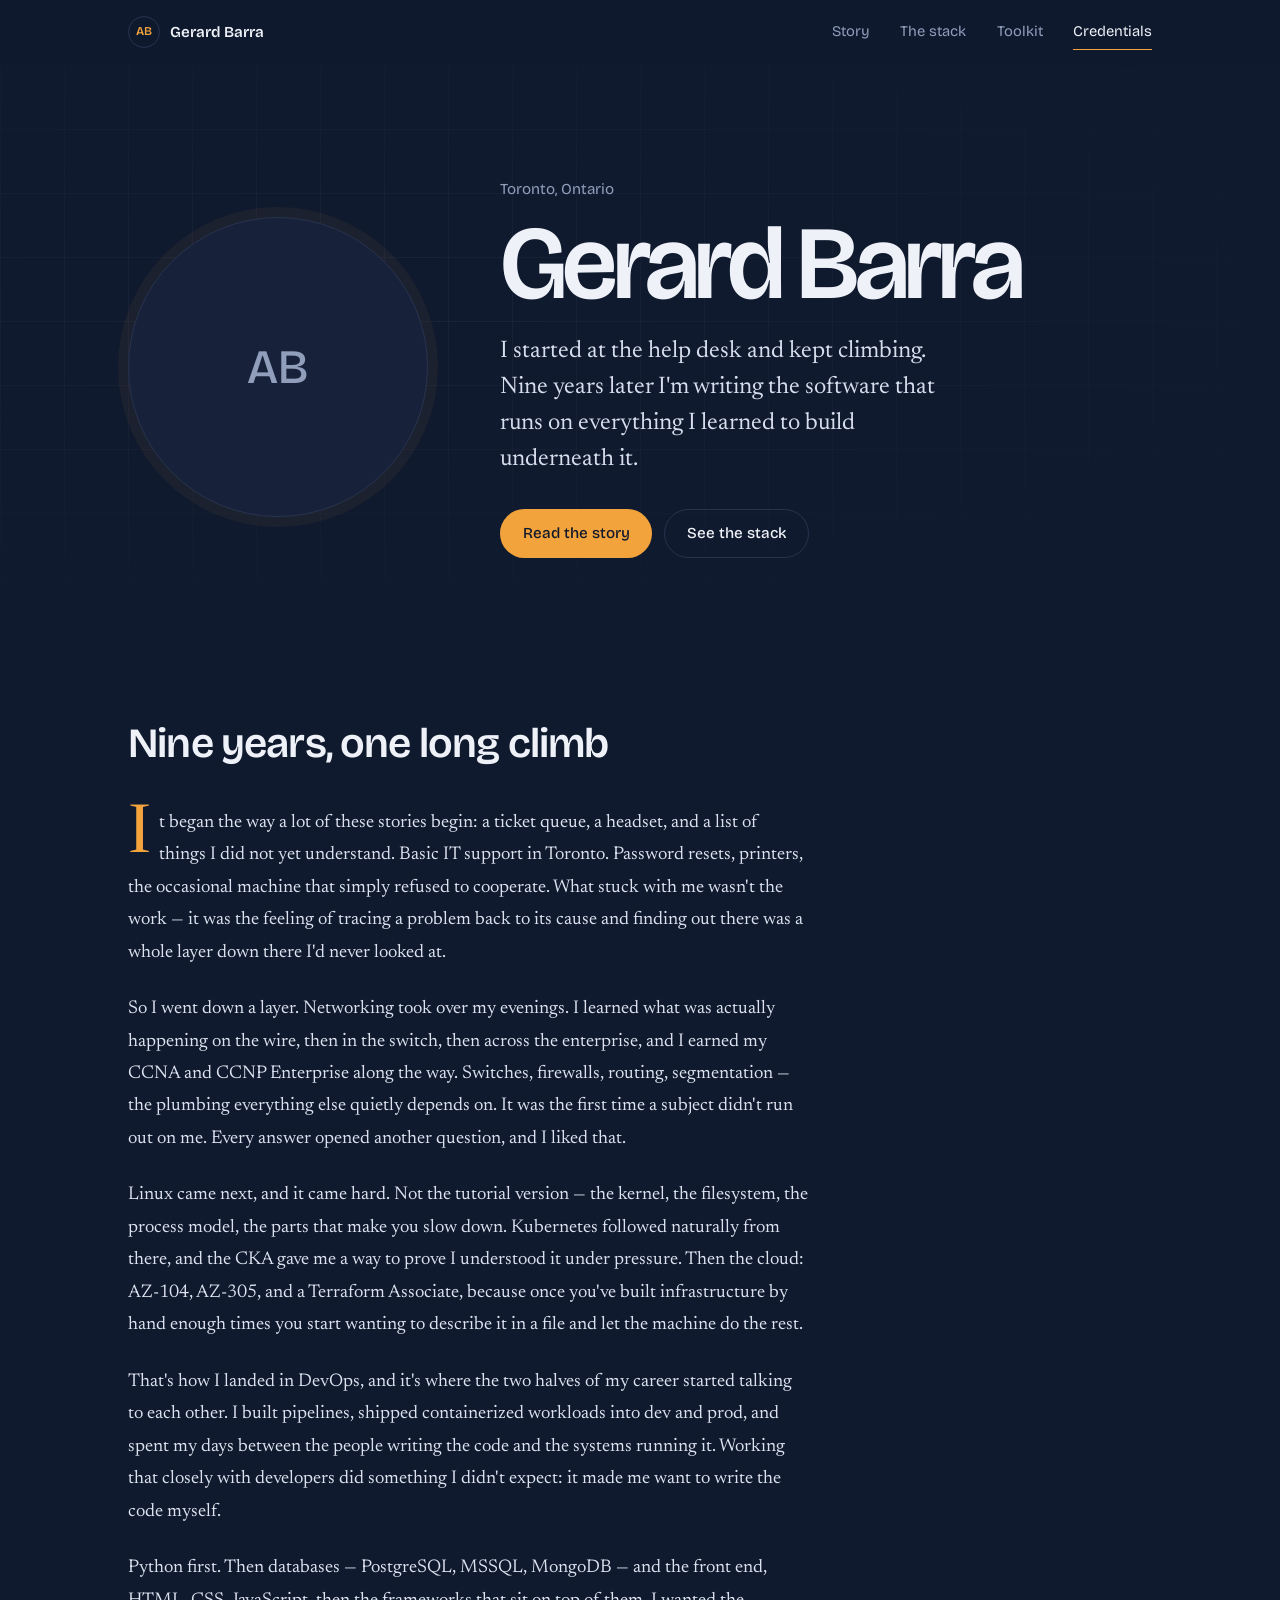
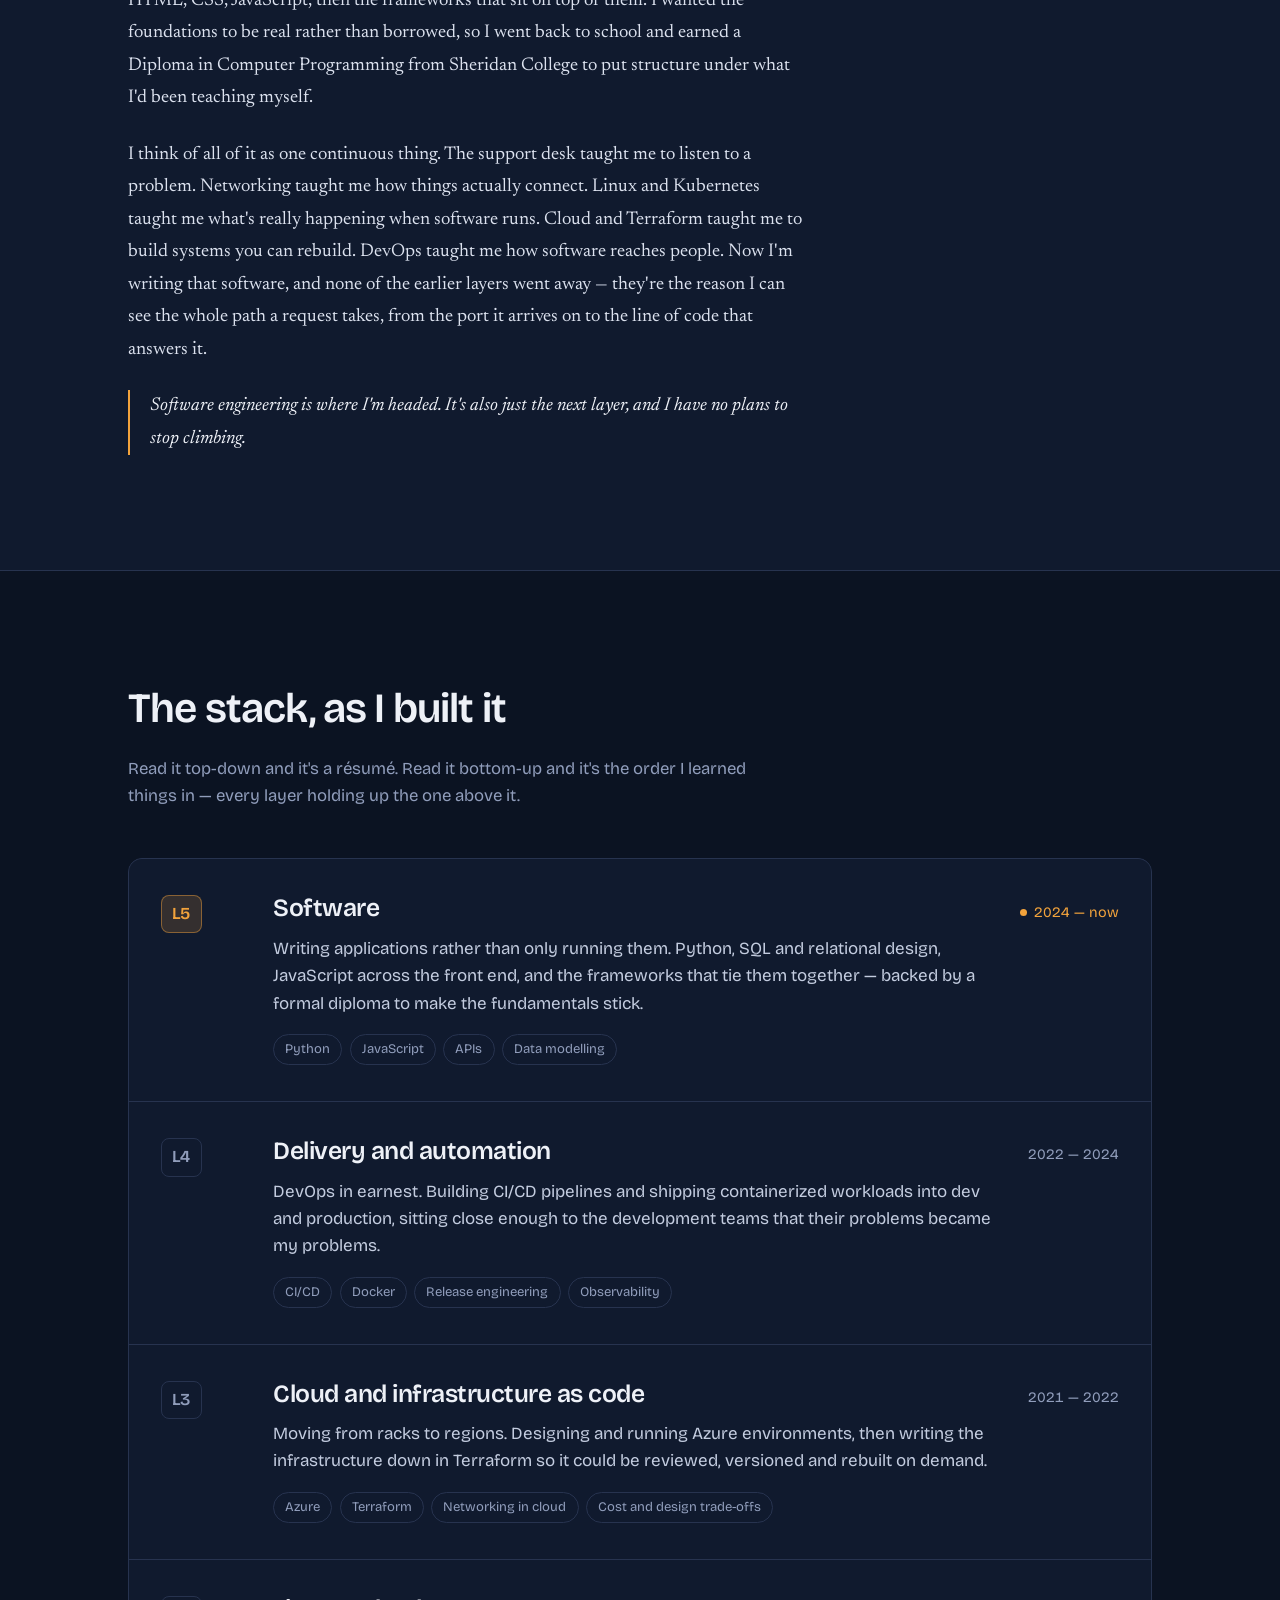
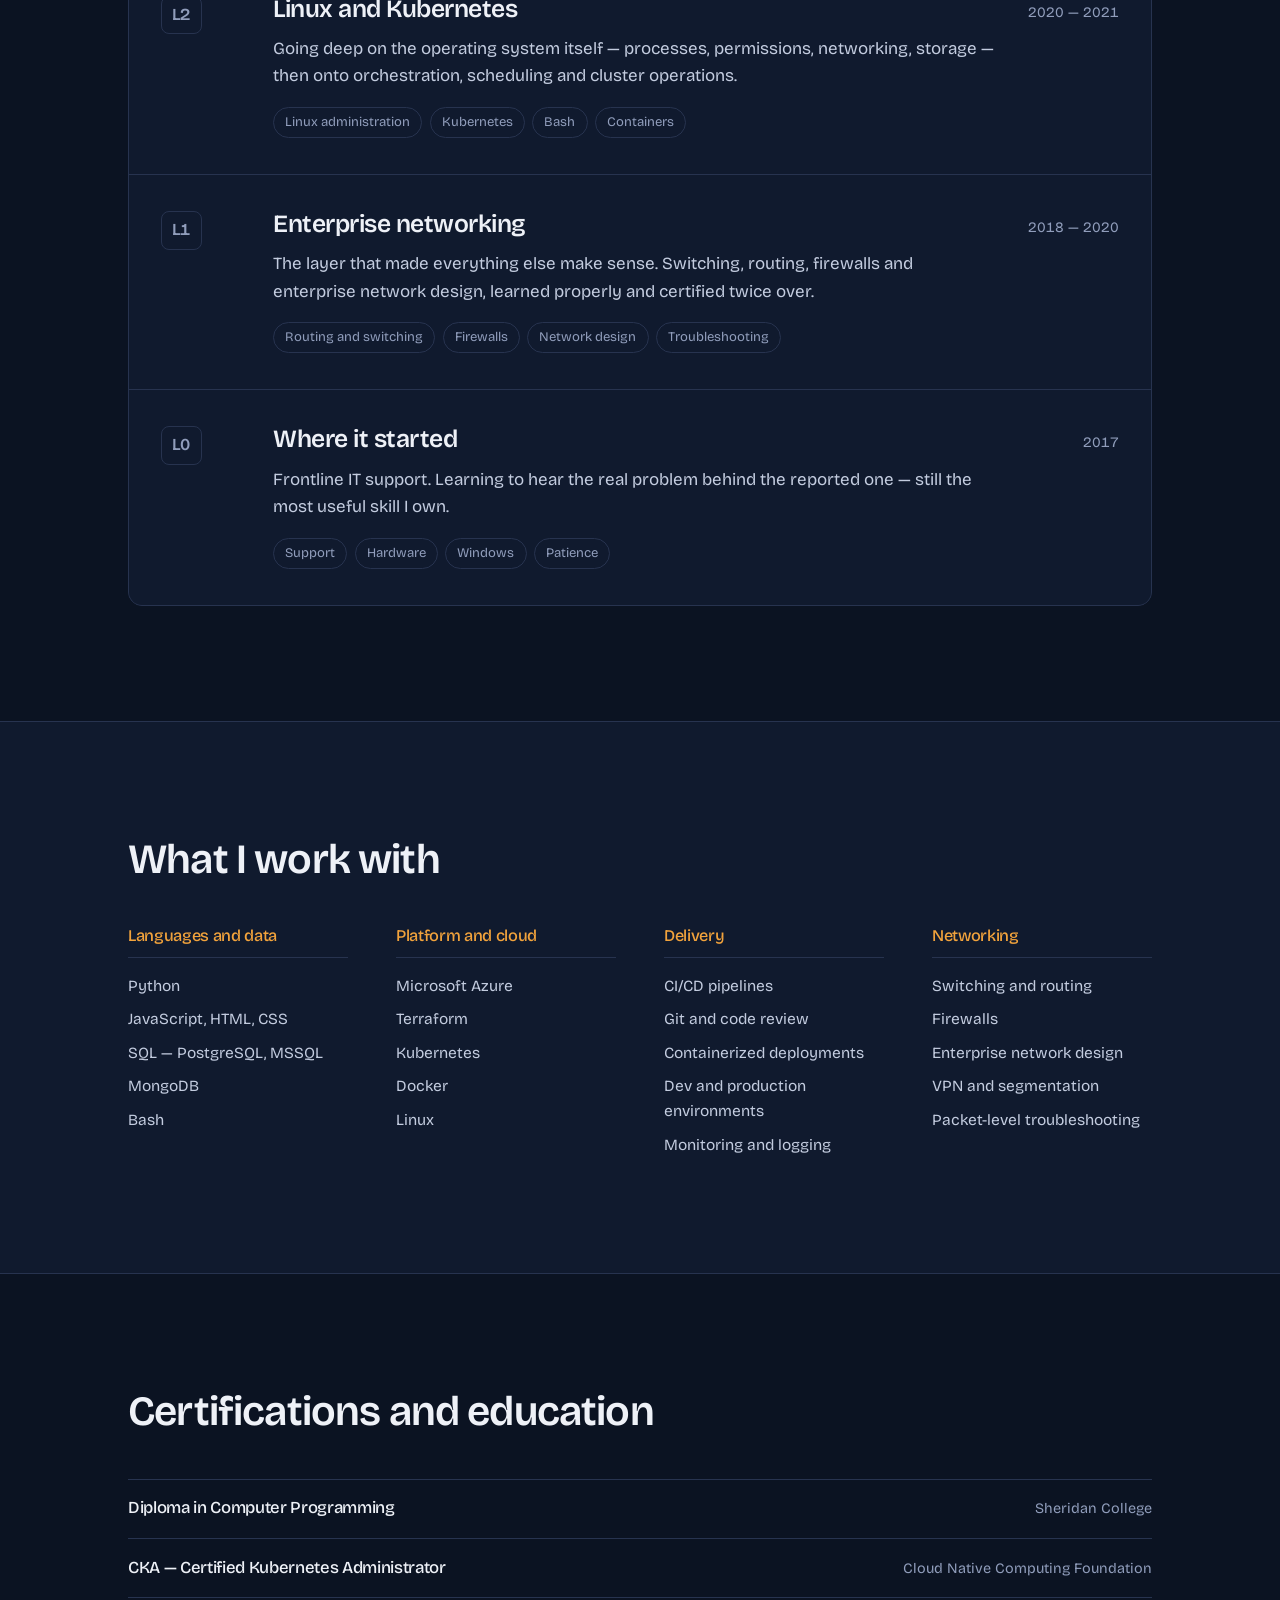
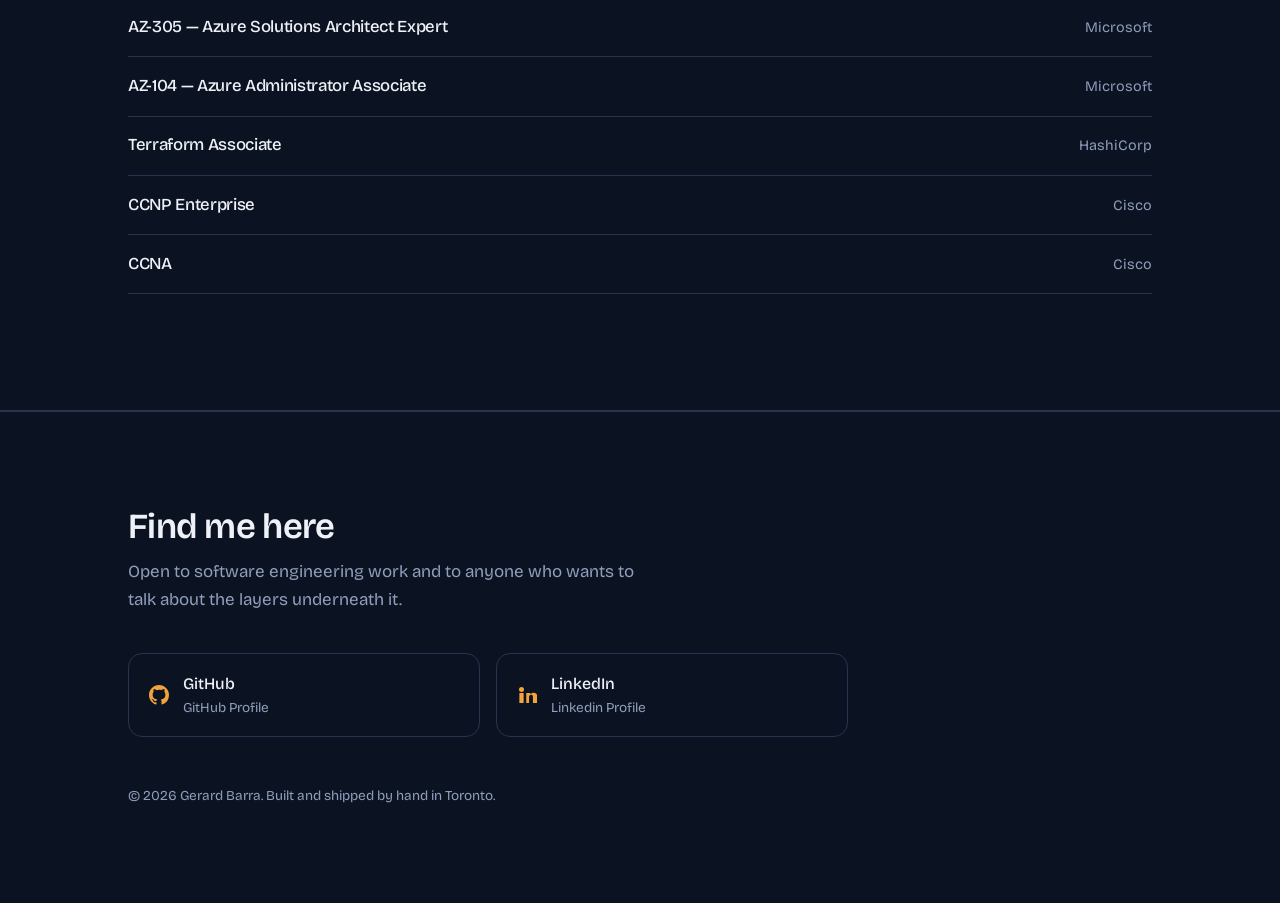
==== commit b7f3ee06: "Fixing the html" ====
--- a/index.html
+++ b/index.html
@@ -3,14 +3,14 @@
 <head>
 <meta charset="utf-8">
 <meta name="viewport" content="width=device-width, initial-scale=1">
-<title>Alex Bony — Infrastructure Eng & Software Eng</title>
-<meta name="description" content="Alex Bony, Toronto. Nine years building from the cable up: networking, Linux, cloud, DevOps, and now software.">
-<meta name="author" content="Alex Bony">
+<title>Gerard Barra — Infrastructure Eng & Software Eng</title>
+<meta name="description" content="Gerard Barra, Toronto. Nine years building from the cable up: networking, Linux, cloud, DevOps, and now software.">
+<meta name="author" content="Gerard Barra">
 <meta name="theme-color" content="#101A2E">
 
 <!-- Social preview -->
 <meta property="og:type" content="website">
-<meta property="og:title" content="Alex Bony — Infrastructure to software">
+<meta property="og:title" content="Gerard Barra — Infrastructure to software">
 <meta property="og:description" content="Nine years building from the cable up: networking, Linux, cloud, DevOps, and now software.">
 <meta property="og:image" content="./images/favicon-192.png">
 
@@ -31,9 +31,9 @@
 
 <header class="topbar">
   <div class="shell topbar__inner">
-    <a class="mark" href="#top" aria-label="Alex Bony, back to top">
+    <a class="mark" href="#top" aria-label="Gerard Barra, back to top">
       <span class="mark__glyph">AB</span>
-      <span class="mark__name">Alex Bony</span>
+      <span class="mark__name">Gerard Barra</span>
     </a>
     <nav class="nav" aria-label="Sections">
       <a class="nav__link" href="#story">Story</a>
@@ -53,7 +53,7 @@
       <div class="portrait">
         <div class="portrait__ring">
           <!-- ▼▼▼ EDIT THIS LINE: drop your photo in the images folder and point src at it ▼▼▼ -->
-          <img class="portrait__img" id="portrait" src="./images/mypicture.jpg" alt="Portrait of Alex Bony" width="360" height="360">
+          <img class="portrait__img" id="portrait" src="./images/mypicture.jpg" alt="Portrait of Gerard Barra" width="360" height="360">
           <!-- ▲▲▲ EDIT THIS LINE ▲▲▲ -->
           <span class="portrait__fallback" aria-hidden="true">AB</span>
         </div>
@@ -61,7 +61,7 @@
 
       <div class="intro">
         <p class="intro__kicker">Toronto, Ontario</p>
-        <h1 class="intro__name">Alex&nbsp;Bony</h1>
+        <h1 class="intro__name">Gerard&nbsp;Barra</h1>
         <p class="intro__line">I started at the help desk and kept climbing. Nine years later I'm writing the software that runs on everything I learned to build underneath it.</p>
         <div class="intro__actions">
           <a class="btn btn--solid" href="#story">Read the story</a>
@@ -302,22 +302,22 @@
     <ul class="links">
       <!-- ▼ Replace the two href values below with your real profile URLs ▼ -->
       <li>
-        <a class="link" href="https://github.com/your-username" rel="me noopener" target="_blank">
+        <a class="link" href="https://github.com/gerard1884" rel="me noopener" target="_blank">
           <svg class="link__icon" viewBox="0 0 16 16" aria-hidden="true" focusable="false"><path fill="currentColor" d="M8 0C3.58 0 0 3.58 0 8c0 3.54 2.29 6.53 5.47 7.59.4.07.55-.17.55-.38 0-.19-.01-.82-.01-1.49-2.01.37-2.53-.49-2.69-.94-.09-.23-.48-.94-.82-1.13-.28-.15-.68-.52-.01-.53.63-.01 1.08.58 1.23.82.72 1.21 1.87.87 2.33.66.07-.52.28-.87.51-1.07-1.78-.2-3.64-.89-3.64-3.95 0-.87.31-1.59.82-2.15-.08-.2-.36-1.02.08-2.12 0 0 .67-.21 2.2.82a7.4 7.4 0 0 1 2-.27c.68 0 1.36.09 2 .27 1.53-1.04 2.2-.82 2.2-.82.44 1.1.16 1.92.08 2.12.51.56.82 1.27.82 2.15 0 3.07-1.87 3.75-3.65 3.95.29.25.54.73.54 1.48 0 1.07-.01 1.93-.01 2.2 0 .21.15.46.55.38A8.01 8.01 0 0 0 16 8c0-4.42-3.58-8-8-8Z"/></svg>
           <span class="link__label">GitHub</span>
-          <span class="link__handle">github.com/your-username</span>
+          <span class="link__handle">GitHub Profile</span>
         </a>
       </li>
       <li>
-        <a class="link" href="https://www.linkedin.com/in/your-profile" rel="me noopener" target="_blank">
+        <a class="link" href="https://www.linkedin.com/in/gerard-0a08b9217/" rel="me noopener" target="_blank">
           <svg class="link__icon" viewBox="0 0 16 16" aria-hidden="true" focusable="false"><path fill="currentColor" d="M3.6 1.6a2 2 0 1 1 0 4 2 2 0 0 1 0-4ZM1.9 14.4V6.3h3.4v8.1H1.9Zm5.5 0V6.3h3.3v1.1h.05c.46-.83 1.58-1.3 2.6-1.3 2.35 0 2.8 1.45 2.8 3.4v4.9h-3.4v-4.3c0-1.03-.02-2.35-1.45-2.35-1.45 0-1.67 1.12-1.67 2.28v4.37H7.4Z"/></svg>
           <span class="link__label">LinkedIn</span>
-          <span class="link__handle">linkedin.com/in/your-profile</span>
+          <span class="link__handle">Linkedin Profile</span>
         </a>
       </li>
     </ul>
 
-    <p class="footer__meta">© <span id="year">2026</span> Alex Bony. Built and shipped by hand in Toronto.</p>
+    <p class="footer__meta">© <span id="year">2026</span> Gerard Barra. Built and shipped by hand in Toronto.</p>
   </div>
 </footer>
 
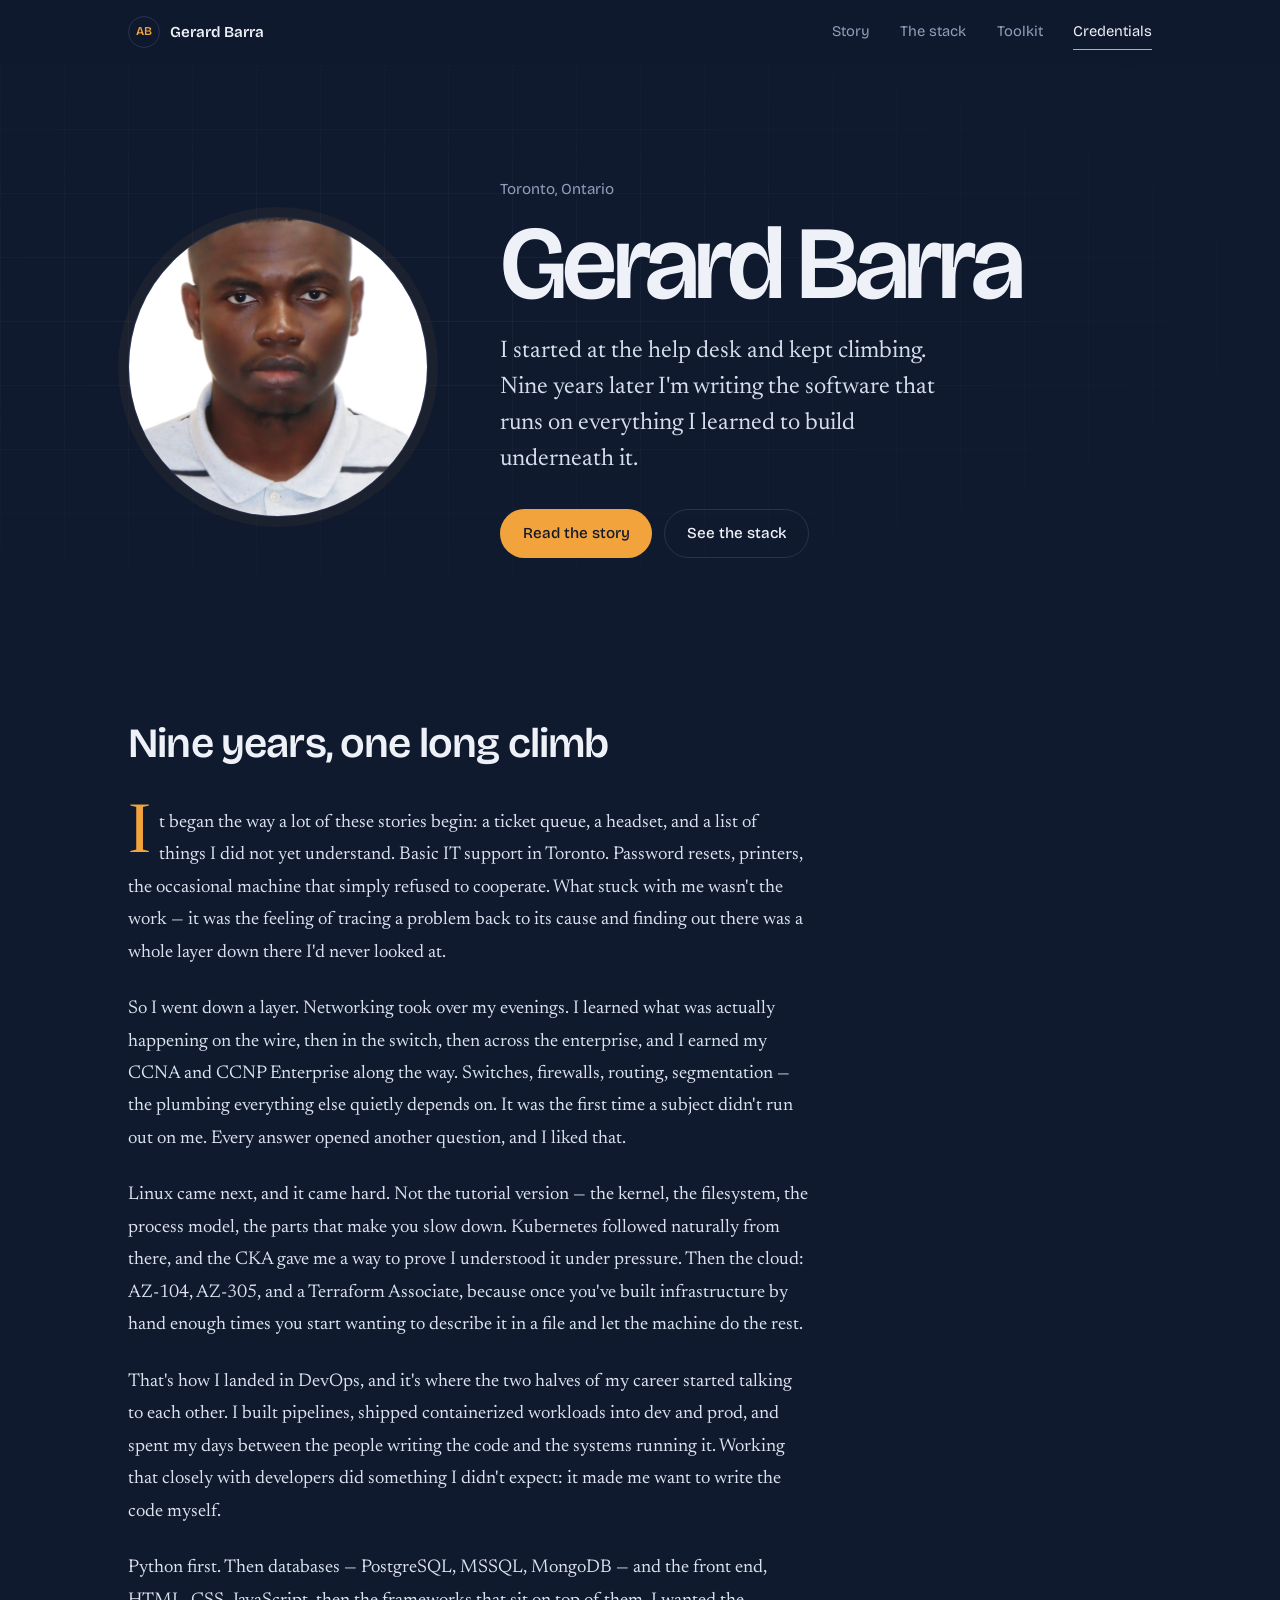
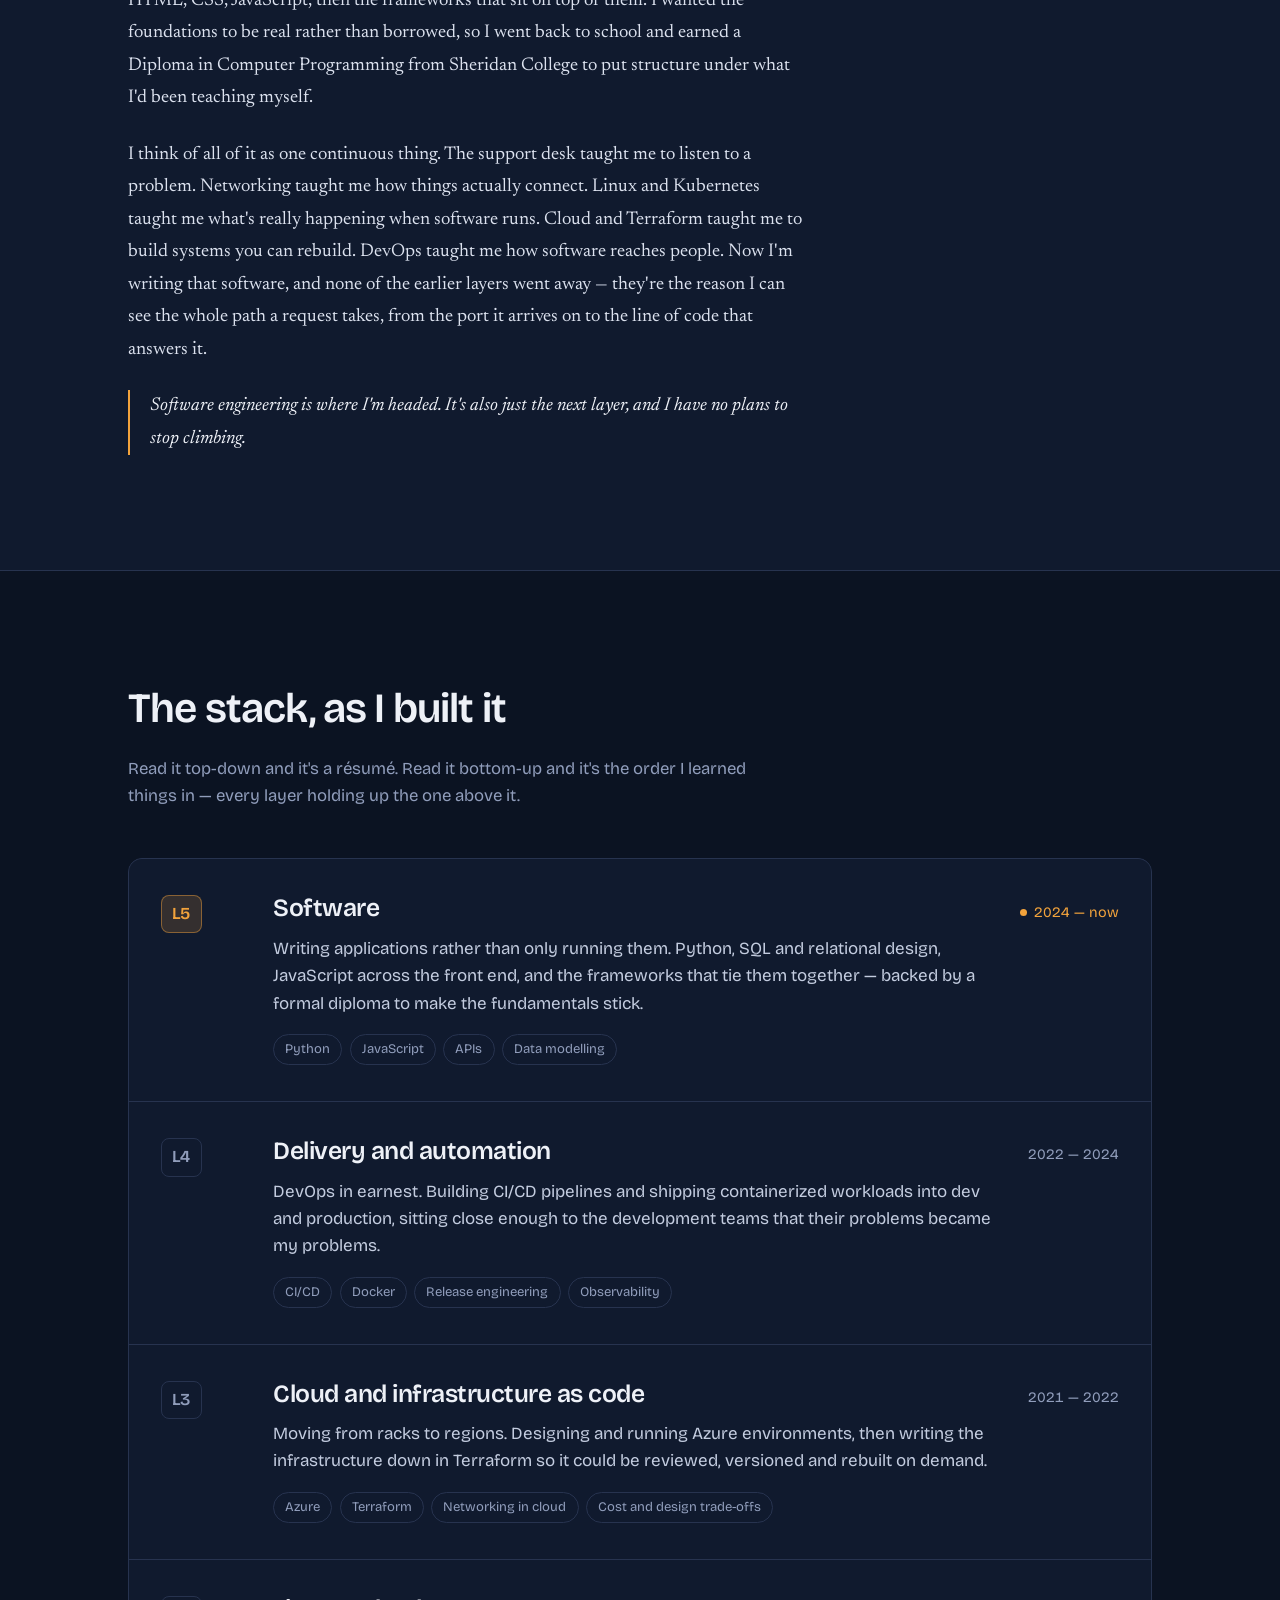
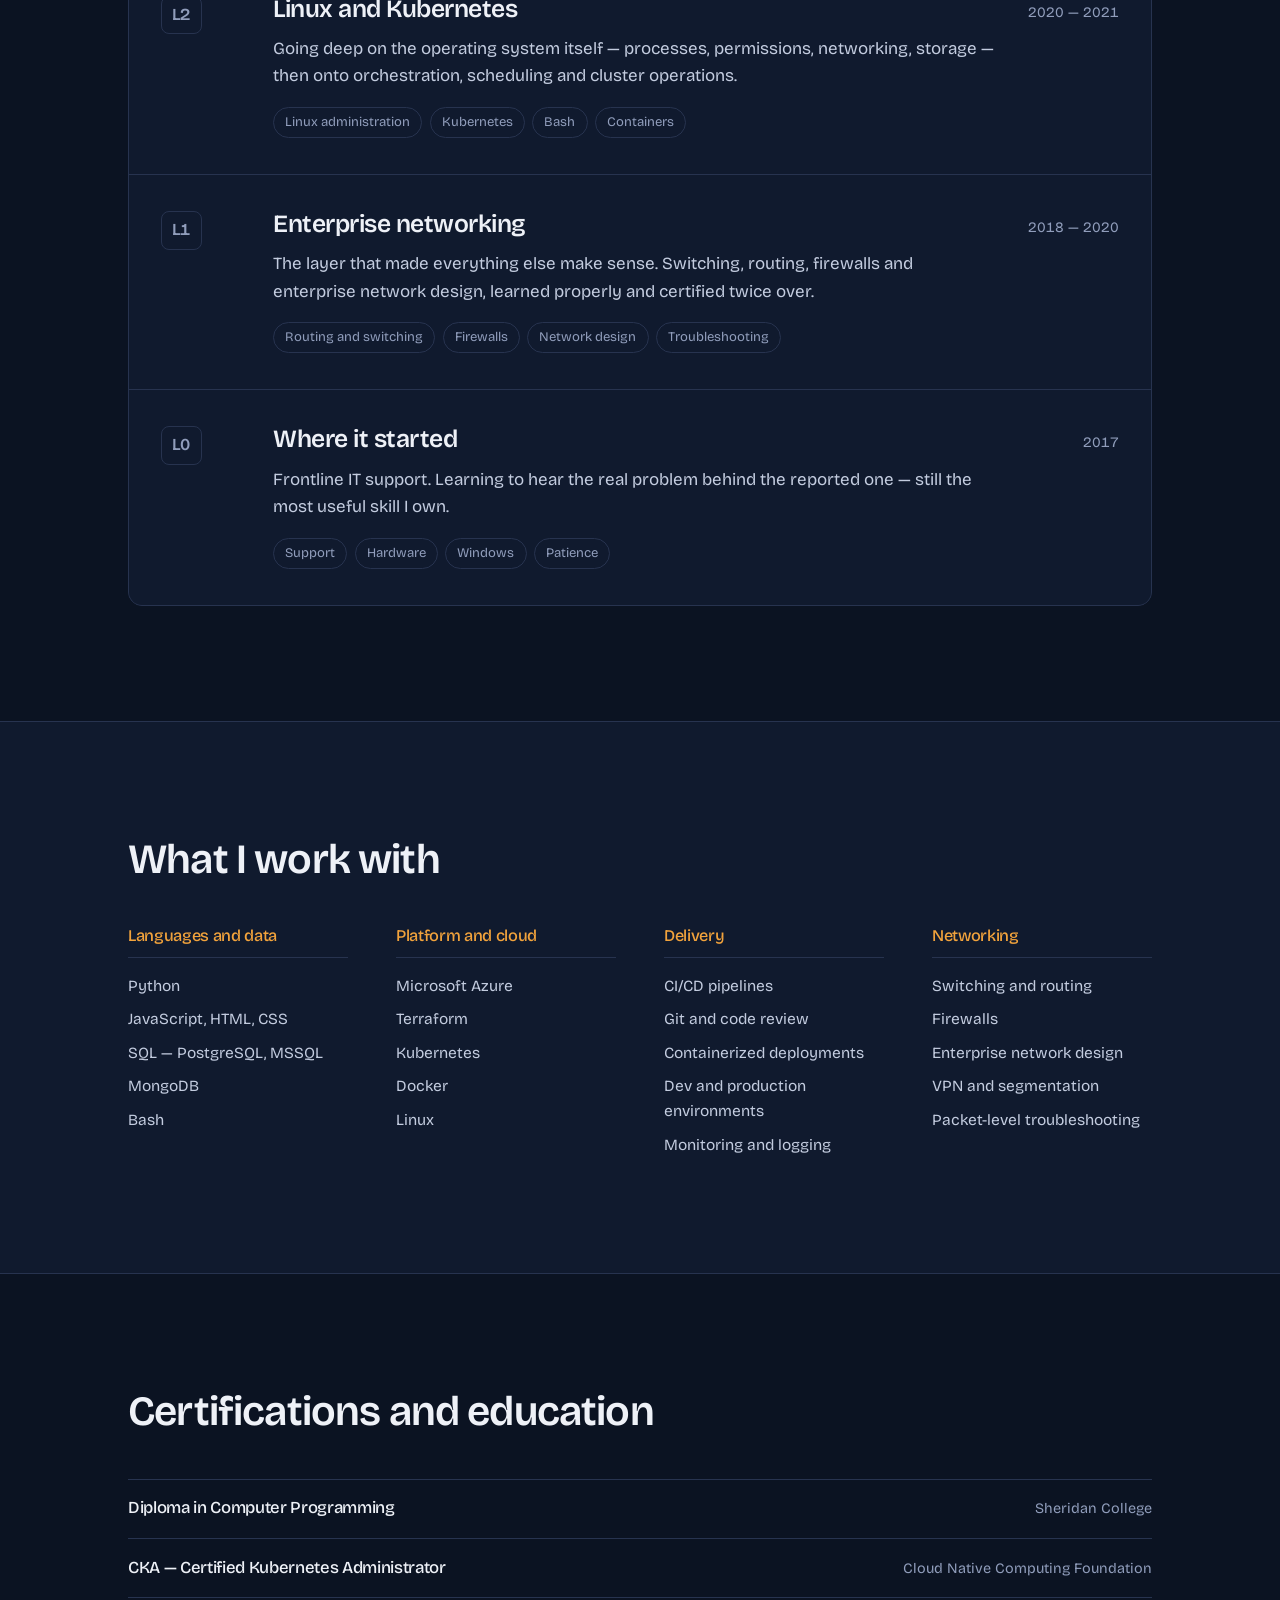
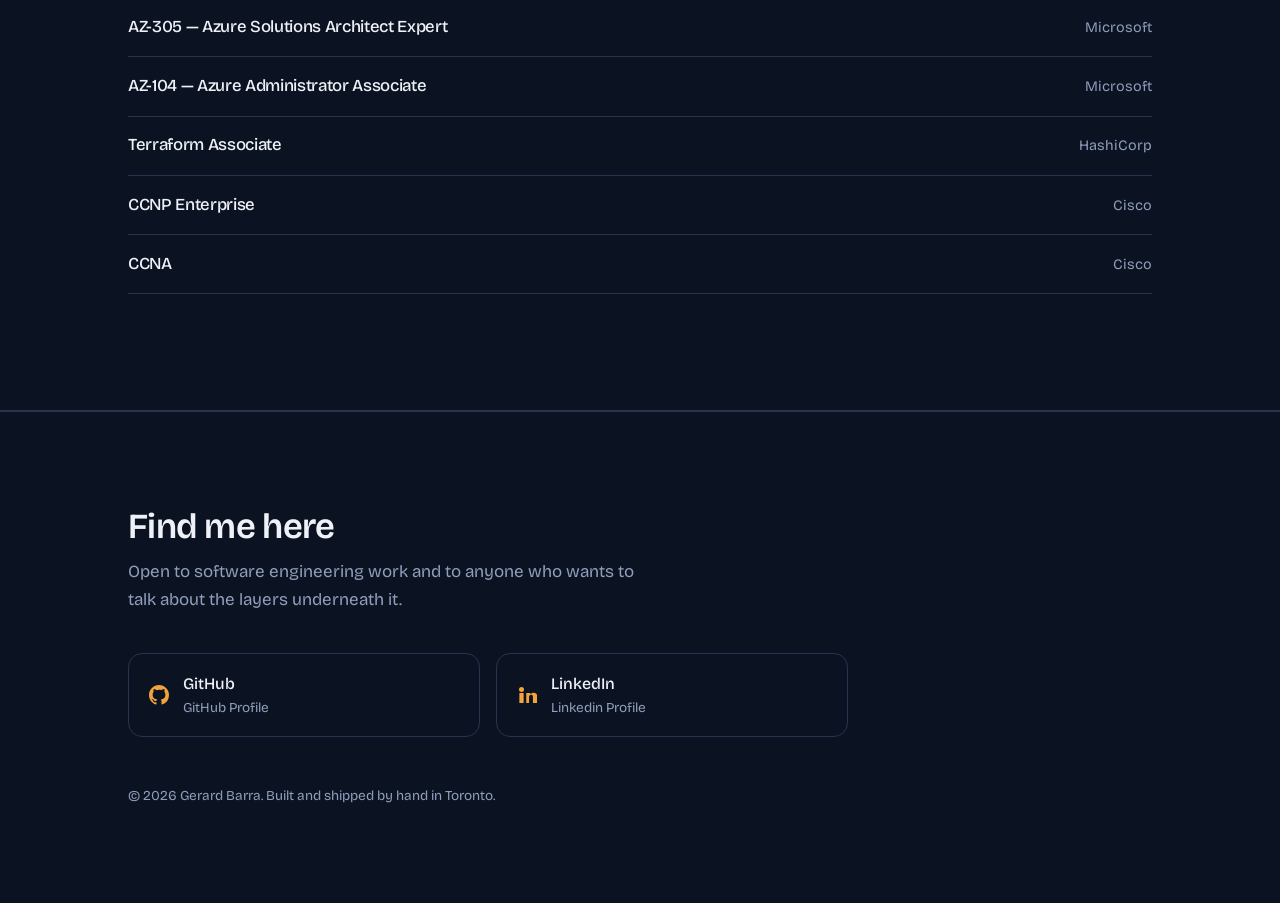
==== commit 289389db: "Finally fixing it" ====
--- a/index.html
+++ b/index.html
@@ -53,7 +53,7 @@
       <div class="portrait">
         <div class="portrait__ring">
           <!-- ▼▼▼ EDIT THIS LINE: drop your photo in the images folder and point src at it ▼▼▼ -->
-          <img class="portrait__img" id="portrait" src="./images/mypicture.jpg" alt="Portrait of Gerard Barra" width="360" height="360">
+          <img class="portrait__img" id="portrait" src="./images/gbimage.jpg" alt="Portrait of Gerard Barra" width="360" height="360">
           <!-- ▲▲▲ EDIT THIS LINE ▲▲▲ -->
           <span class="portrait__fallback" aria-hidden="true">AB</span>
         </div>
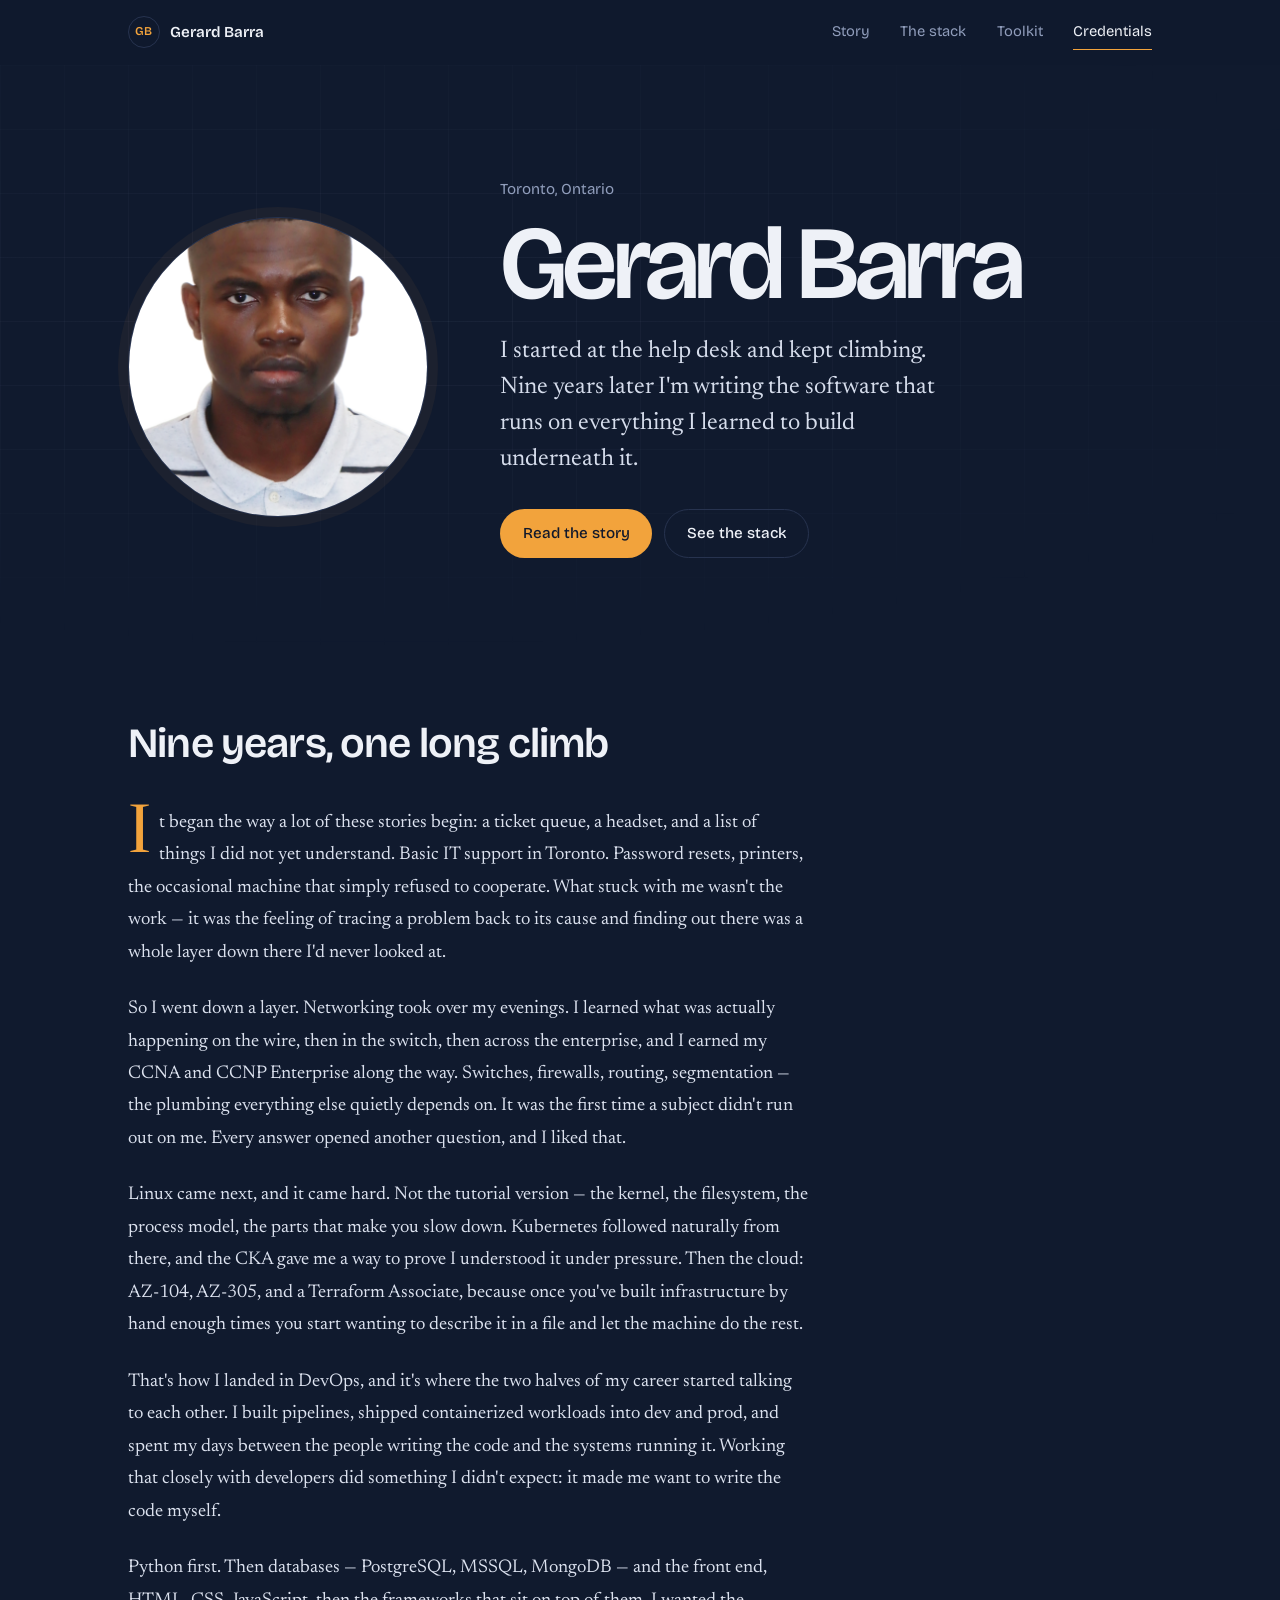
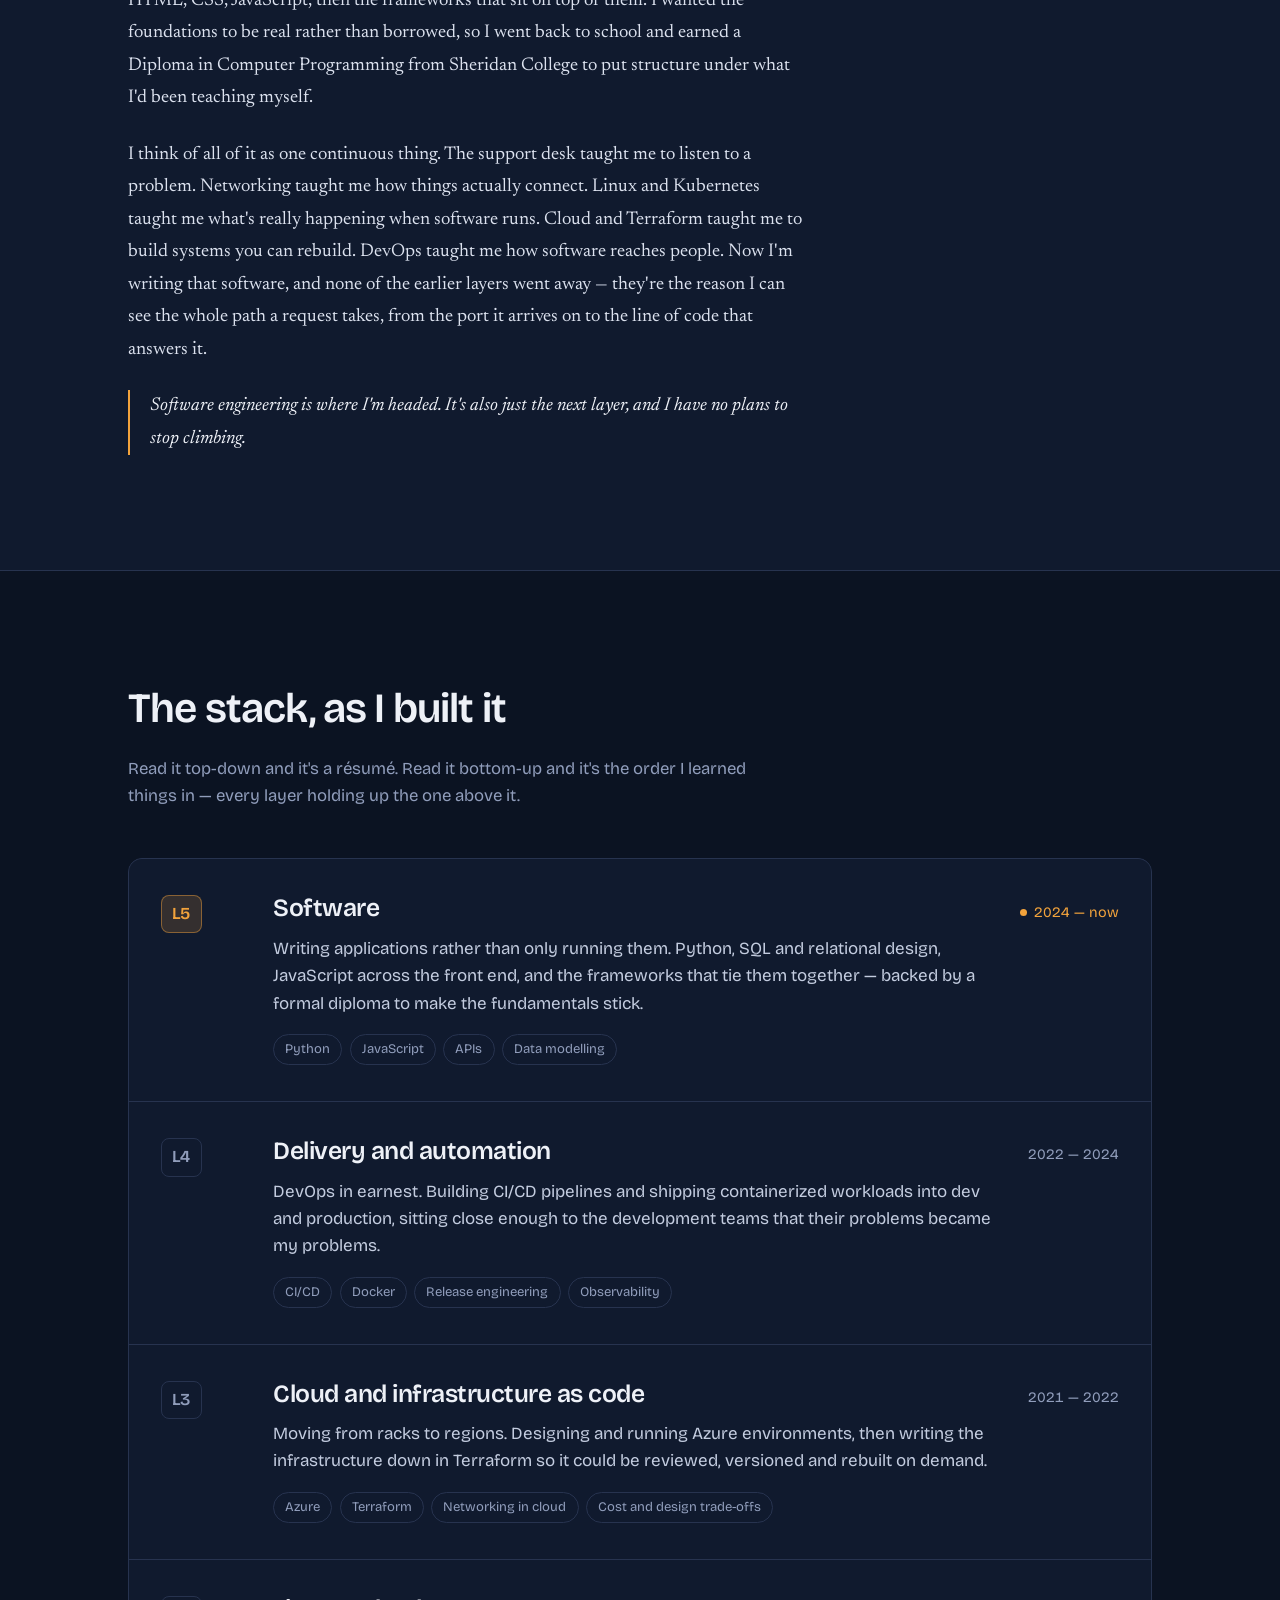
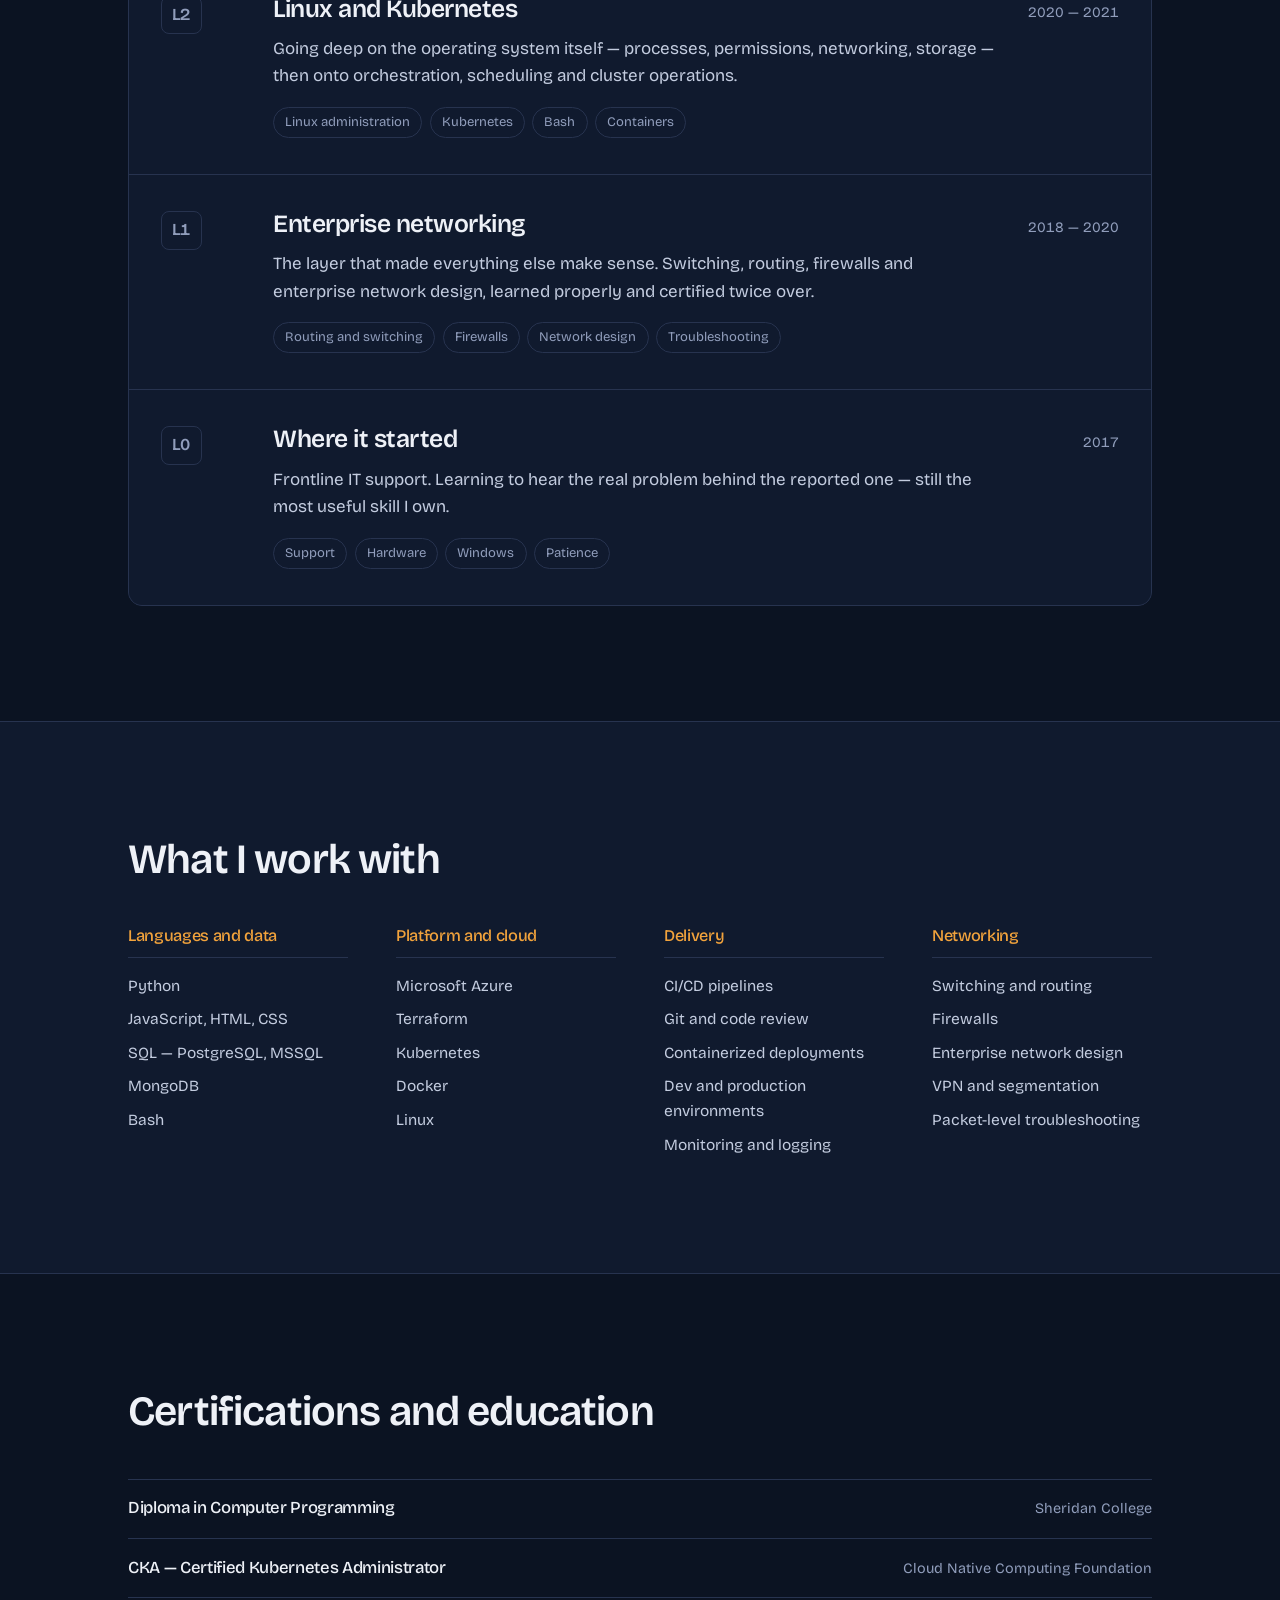
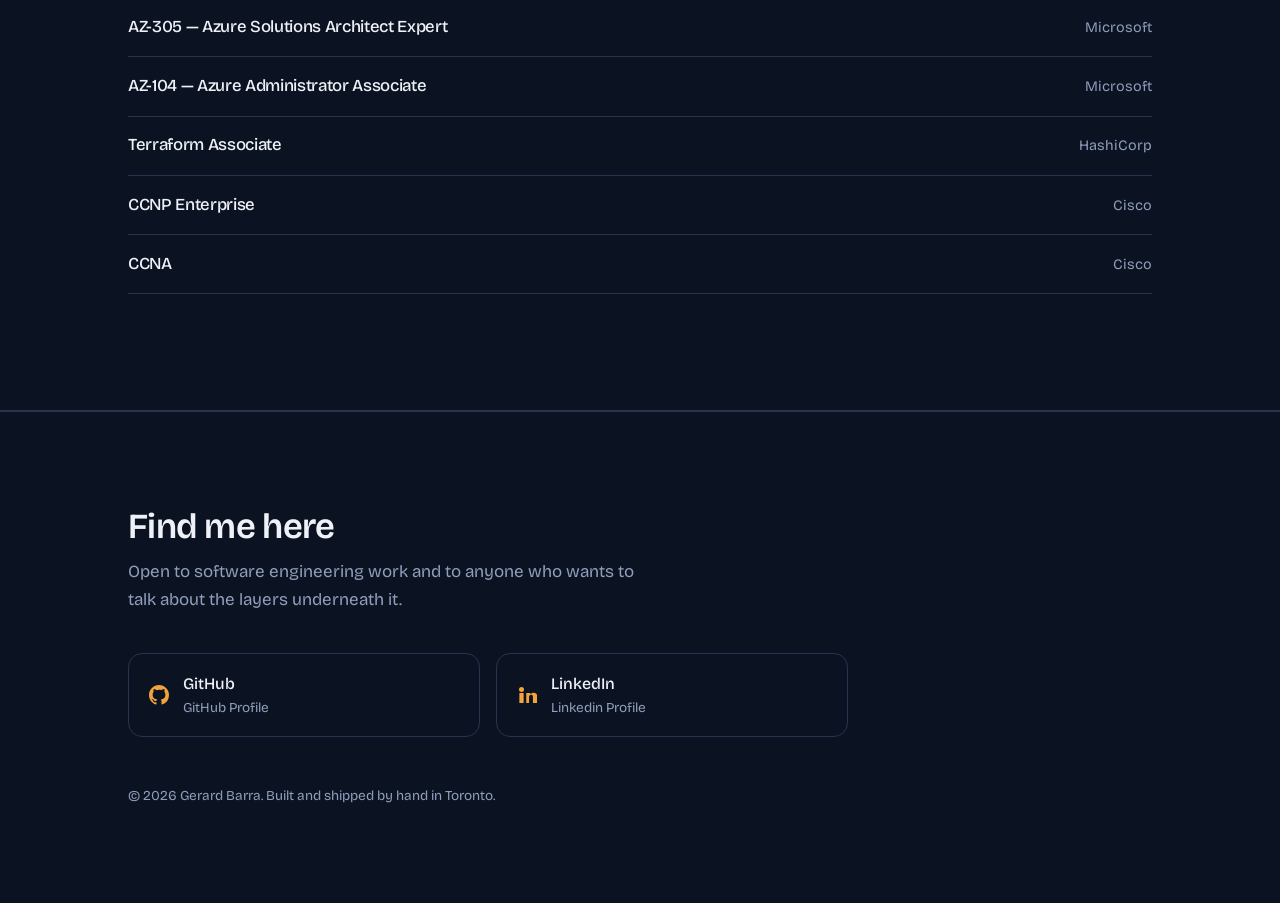
==== commit 677b9149: "Changing the AB" ====
--- a/index.html
+++ b/index.html
@@ -32,7 +32,7 @@
 <header class="topbar">
   <div class="shell topbar__inner">
     <a class="mark" href="#top" aria-label="Gerard Barra, back to top">
-      <span class="mark__glyph">AB</span>
+      <span class="mark__glyph">GB</span>
       <span class="mark__name">Gerard Barra</span>
     </a>
     <nav class="nav" aria-label="Sections">
@@ -55,7 +55,7 @@
           <!-- ▼▼▼ EDIT THIS LINE: drop your photo in the images folder and point src at it ▼▼▼ -->
           <img class="portrait__img" id="portrait" src="./images/gbimage.jpg" alt="Portrait of Gerard Barra" width="360" height="360">
           <!-- ▲▲▲ EDIT THIS LINE ▲▲▲ -->
-          <span class="portrait__fallback" aria-hidden="true">AB</span>
+          <span class="portrait__fallback" aria-hidden="true">GB</span>
         </div>
       </div>
 
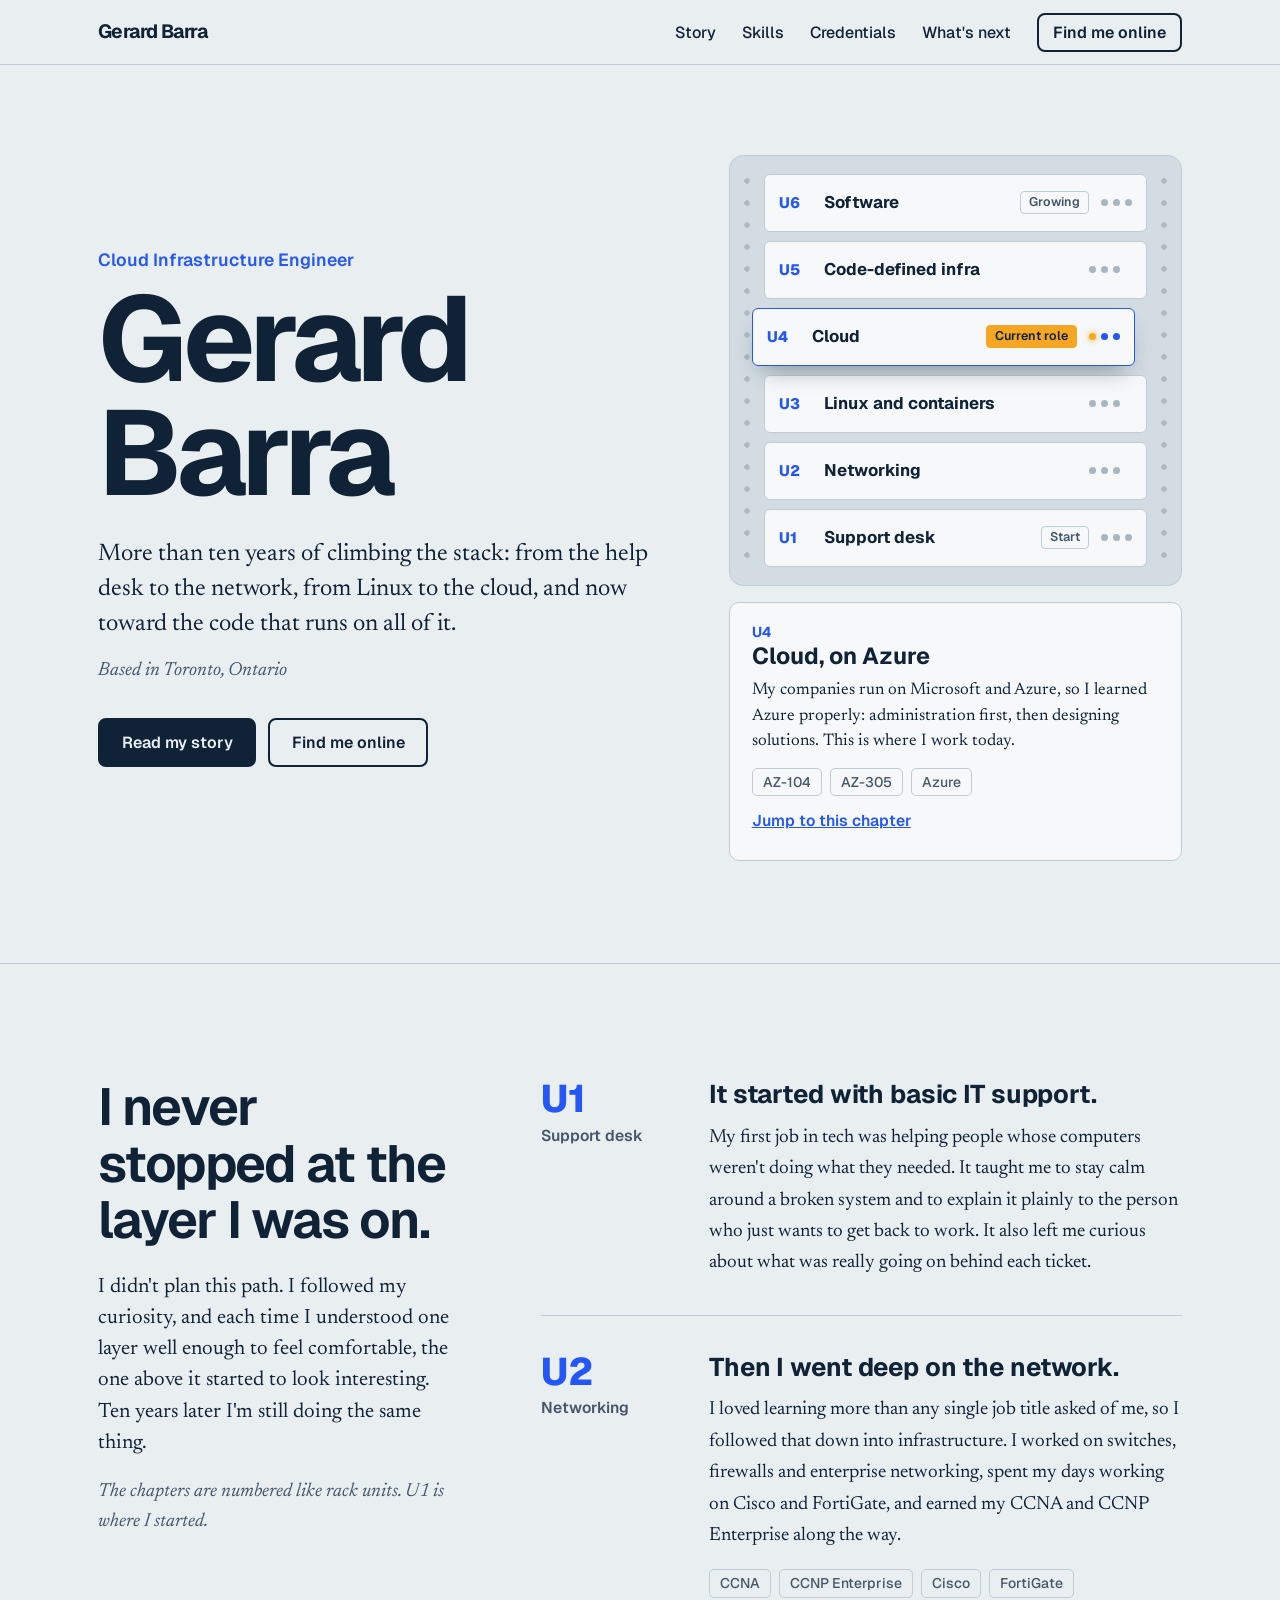
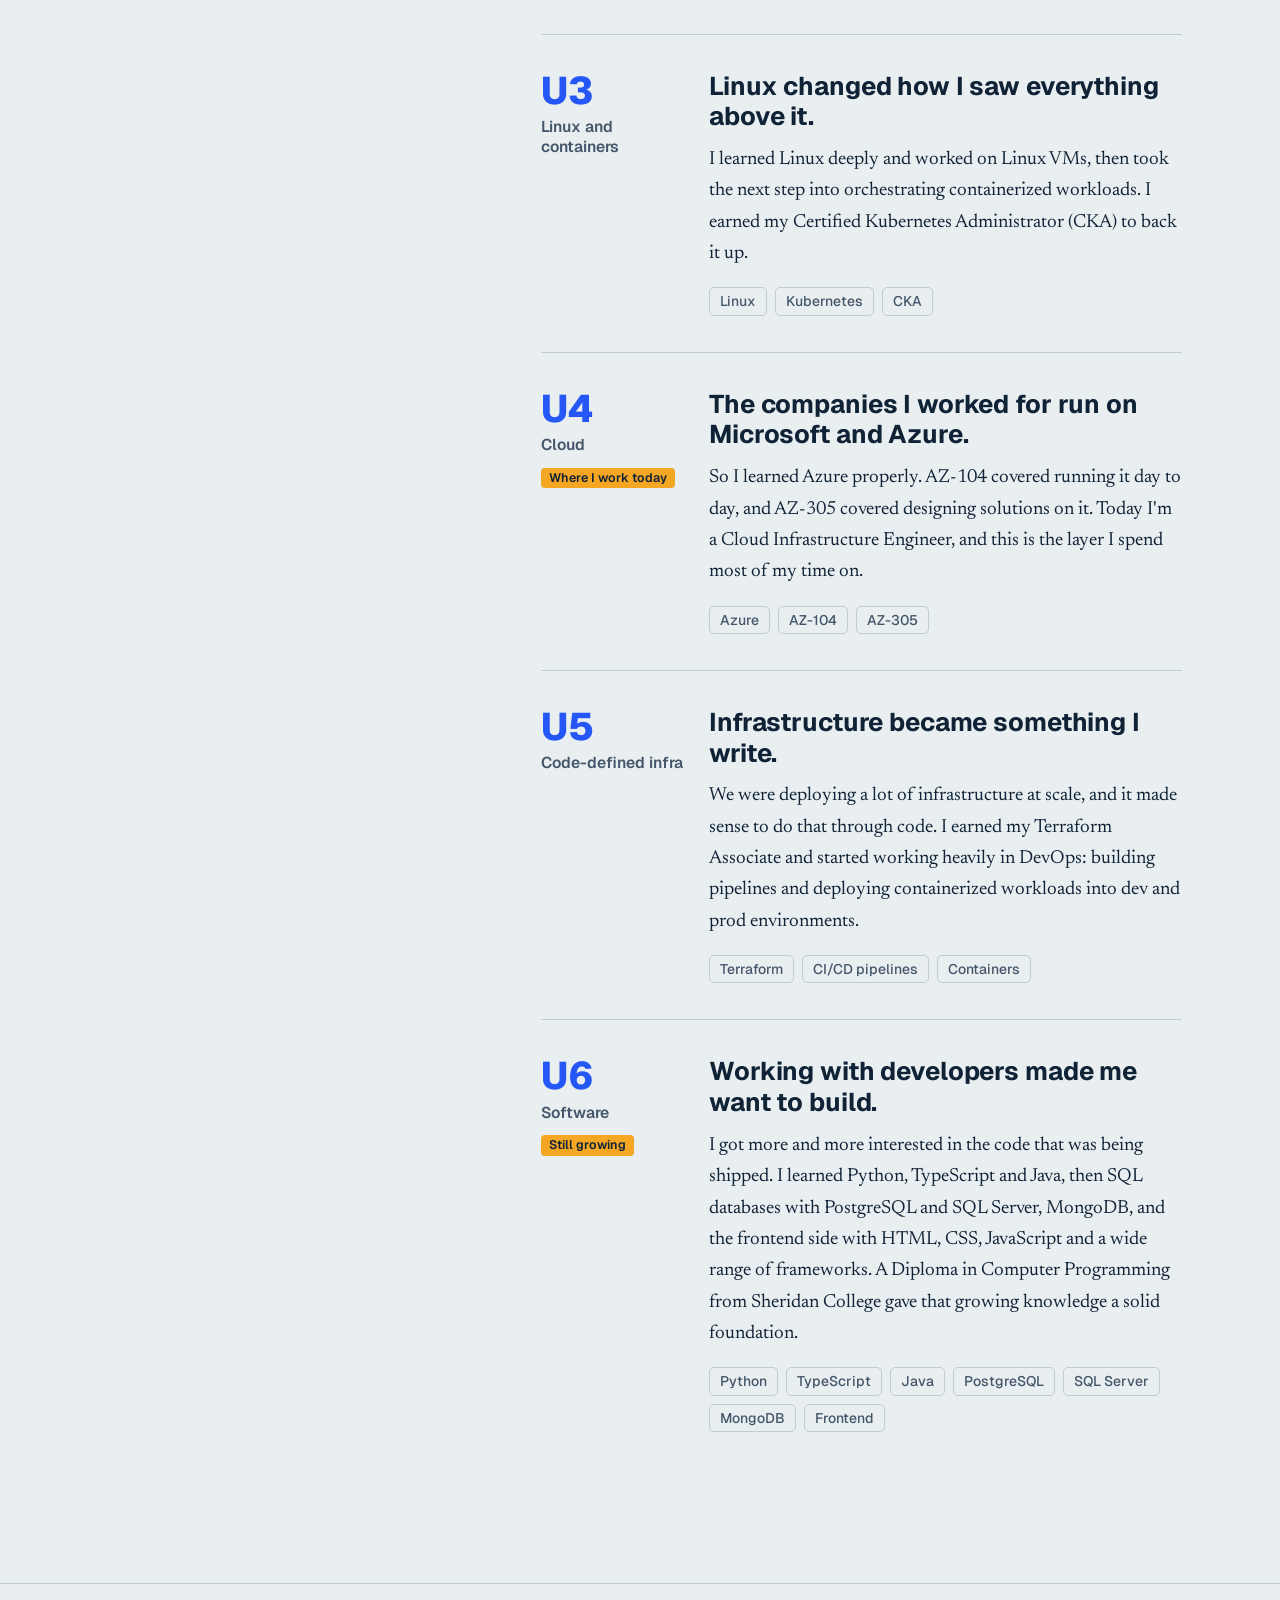
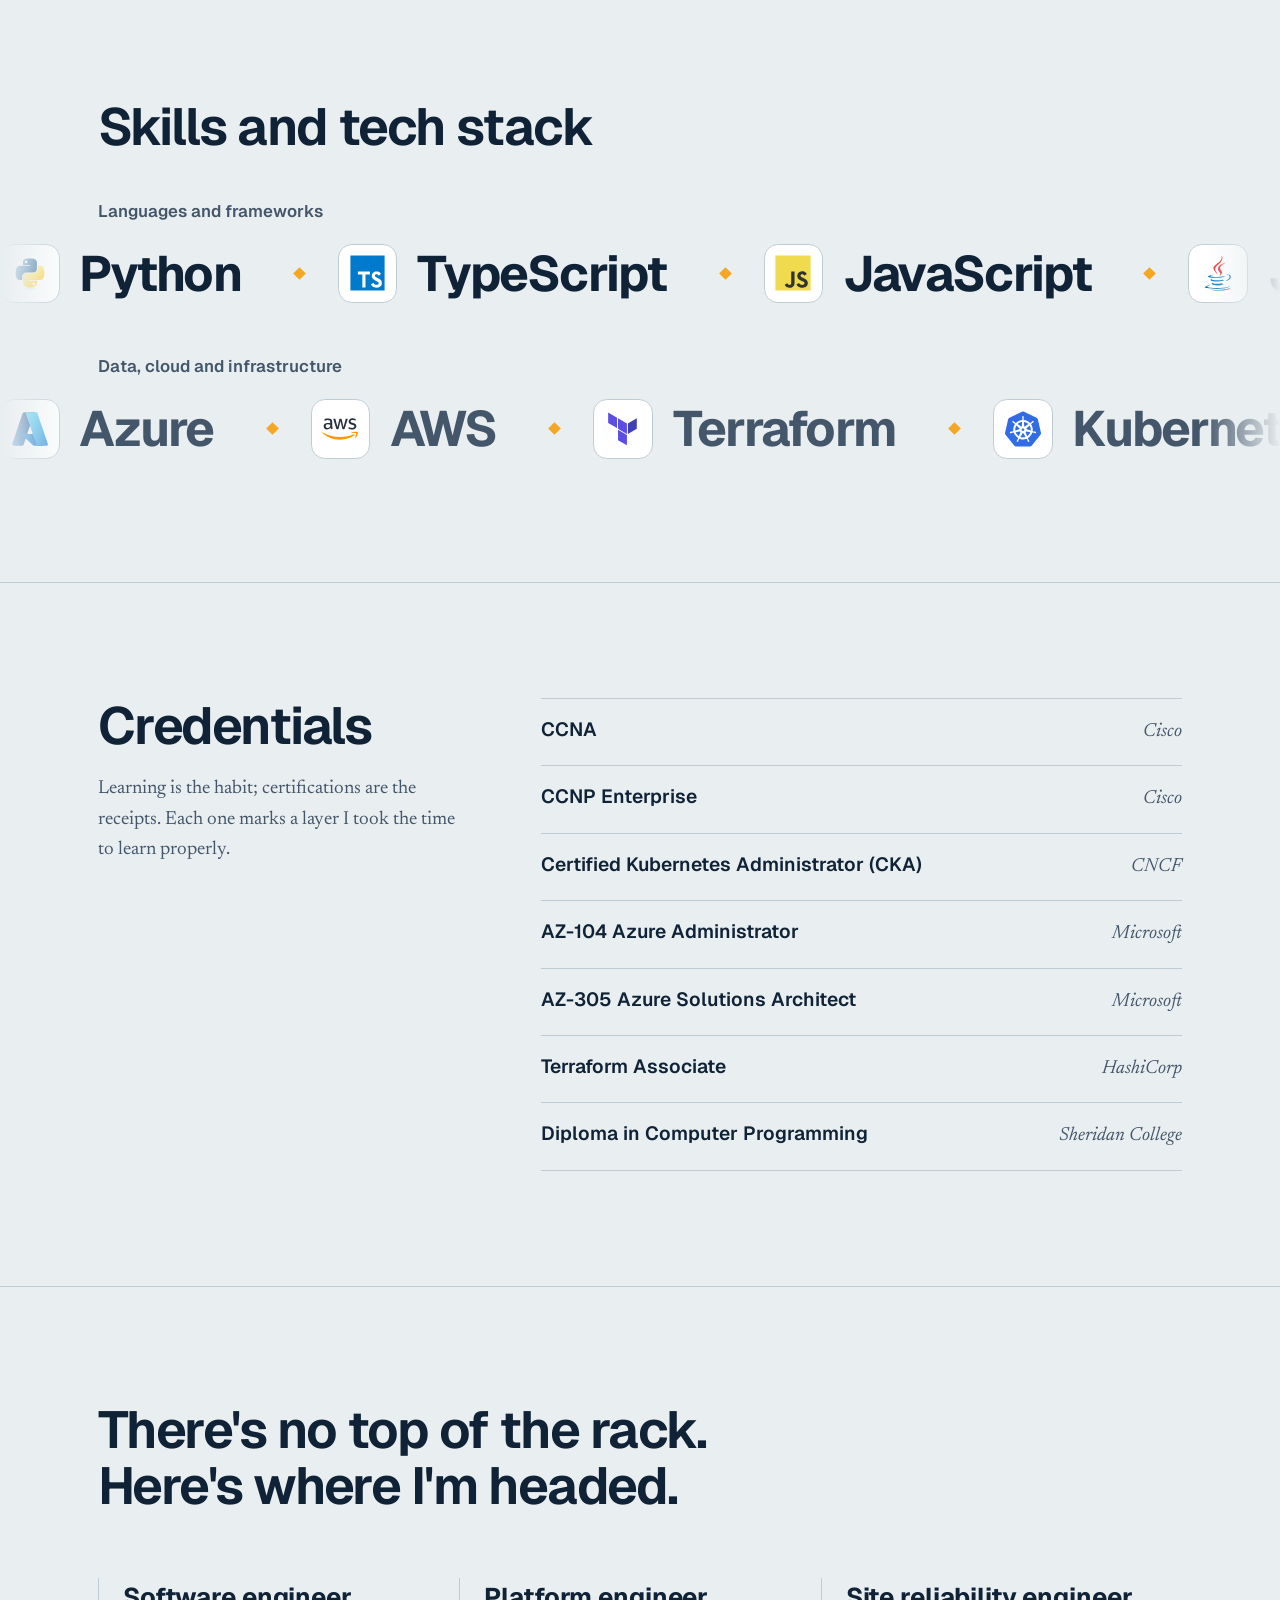
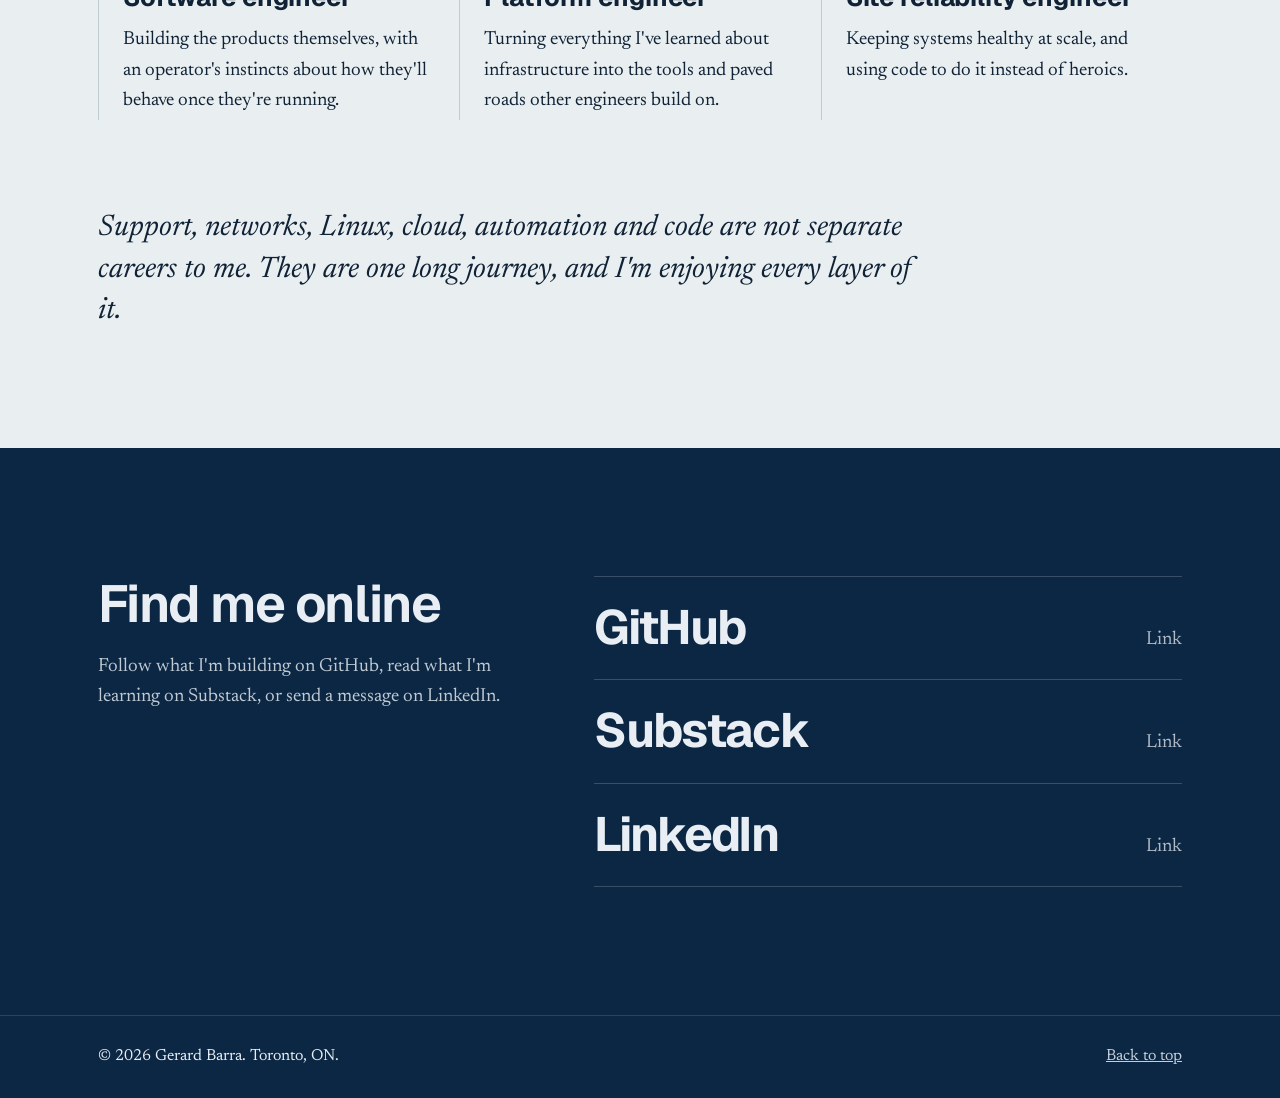
==== commit 42d36a65: "tweaks" ====
--- a/index.html
+++ b/index.html
@@ -1,326 +1,407 @@
 <!DOCTYPE html>
 <html lang="en">
 <head>
-<meta charset="utf-8">
-<meta name="viewport" content="width=device-width, initial-scale=1">
-<title>Gerard Barra — Infrastructure Eng & Software Eng</title>
-<meta name="description" content="Gerard Barra, Toronto. Nine years building from the cable up: networking, Linux, cloud, DevOps, and now software.">
-<meta name="author" content="Gerard Barra">
-<meta name="theme-color" content="#101A2E">
-
-<!-- Social preview -->
-<meta property="og:type" content="website">
-<meta property="og:title" content="Gerard Barra — Infrastructure to software">
-<meta property="og:description" content="Nine years building from the cable up: networking, Linux, cloud, DevOps, and now software.">
-<meta property="og:image" content="./images/favicon-192.png">
-
-<!-- Icons -->
-<link rel="icon" type="image/png" sizes="32x32" href="./images/favicon-32.png">
-<link rel="icon" type="image/png" sizes="192x192" href="./images/favicon-192.png">
-<link rel="apple-touch-icon" href="./images/apple-touch-icon.png">
-<link rel="shortcut icon" href="./images/favicon.jpg">
-
-<link rel="preconnect" href="https://fonts.googleapis.com">
-<link rel="preconnect" href="https://fonts.gstatic.com" crossorigin>
-<link href="https://fonts.googleapis.com/css2?family=Bricolage+Grotesque:opsz,wght@12..96,400;12..96,500;12..96,600;12..96,700&family=Newsreader:ital,opsz,wght@0,6..72,300;0,6..72,400;0,6..72,500;1,6..72,400&display=swap" rel="stylesheet">
-<link rel="stylesheet" href="./css/styles.css">
+  <meta charset="utf-8">
+  <meta name="viewport" content="width=device-width, initial-scale=1">
+
+  <title>Gerard Barra | Cloud Infrastructure Engineer</title>
+  <meta name="description" content="Gerard Barra is a Cloud Infrastructure Engineer in Toronto, ON. Ten years of climbing the stack, from IT support and enterprise networking to Linux, Kubernetes, Azure, Terraform and software engineering.">
+  <meta name="author" content="Gerard Barra">
+  <meta name="robots" content="index, follow">
+  <meta name="theme-color" content="#e9eef0" media="(prefers-color-scheme: light)">
+  <meta name="theme-color" content="#0c1b2c" media="(prefers-color-scheme: dark)">
+
+
+  <meta property="og:type" content="website">
+  <meta property="og:title" content="Gerard Barra | Cloud Infrastructure Engineer">
+  <meta property="og:description" content="Ten years climbing the stack, from the help desk to the cloud, and now toward software, platform and reliability engineering.">
+  <meta property="og:image" content="https://gerardbarra.vercel.app/images/og-image.png">
+  <meta property="og:image:width" content="1200">
+  <meta property="og:image:height" content="630">
+  <meta name="twitter:card" content="summary_large_image">
+
+
+  <link rel="icon" href="/images/favicon.svg" type="image/svg+xml">
+  <link rel="icon" href="/images/favicon.ico" sizes="48x48">
+  <link rel="icon" href="/images/favicon-32.png" type="image/png" sizes="32x32">
+  <link rel="apple-touch-icon" href="/images/apple-touch-icon.png">
+
+  <link rel="preconnect" href="https://fonts.googleapis.com">
+  <link rel="preconnect" href="https://fonts.gstatic.com" crossorigin>
+  <link rel="stylesheet" href="https://fonts.googleapis.com/css2?family=Geist:wght@400..800&family=Newsreader:ital,opsz,wght@0,6..72,400..600;1,6..72,400..500&display=swap">
+  <link rel="stylesheet" href="/css/style.css">
+
+  <script type="application/ld+json">
+  {
+    "@context": "https://schema.org",
+    "@type": "Person",
+    "name": "Gerard Barra",
+    "jobTitle": "Cloud Infrastructure Engineer",
+    "address": { "@type": "PostalAddress", "addressLocality": "Toronto", "addressRegion": "ON", "addressCountry": "CA" },
+    "alumniOf": { "@type": "CollegeOrUniversity", "name": "Sheridan College" }
+  }
+  </script>
 </head>
+
 <body>
-
-<a class="skip" href="#story">Skip to content</a>
-
-<header class="topbar">
-  <div class="shell topbar__inner">
-    <a class="mark" href="#top" aria-label="Gerard Barra, back to top">
-      <span class="mark__glyph">GB</span>
-      <span class="mark__name">Gerard Barra</span>
-    </a>
-    <nav class="nav" aria-label="Sections">
-      <a class="nav__link" href="#story">Story</a>
-      <a class="nav__link" href="#stack">The stack</a>
-      <a class="nav__link" href="#toolkit">Toolkit</a>
-      <a class="nav__link" href="#credentials">Credentials</a>
-    </nav>
-  </div>
-</header>
-
-<main id="top">
-
-  <!-- ============ HERO ============ -->
-  <section class="hero">
-    <div class="shell hero__grid">
-
-      <div class="portrait">
-        <div class="portrait__ring">
-          <!-- ▼▼▼ EDIT THIS LINE: drop your photo in the images folder and point src at it ▼▼▼ -->
-          <img class="portrait__img" id="portrait" src="./images/gbimage.jpg" alt="Portrait of Gerard Barra" width="360" height="360">
-          <!-- ▲▲▲ EDIT THIS LINE ▲▲▲ -->
-          <span class="portrait__fallback" aria-hidden="true">GB</span>
-        </div>
-      </div>
-
-      <div class="intro">
-        <p class="intro__kicker">Toronto, Ontario</p>
-        <h1 class="intro__name">Gerard&nbsp;Barra</h1>
-        <p class="intro__line">I started at the help desk and kept climbing. Nine years later I'm writing the software that runs on everything I learned to build underneath it.</p>
-        <div class="intro__actions">
-          <a class="btn btn--solid" href="#story">Read the story</a>
-          <a class="btn btn--ghost" href="#stack">See the stack</a>
-        </div>
-      </div>
-
+  <a class="skip-link" href="#main">Skip to content</a>
+
+  <header class="site-header" id="top">
+    <div class="wrap site-header__inner">
+      <a class="wordmark" href="#top">Gerard Barra</a>
+
+      <button class="nav-toggle" type="button" aria-expanded="false" aria-controls="site-nav">
+        <span class="nav-toggle__label">Menu</span>
+      </button>
+
+      <nav class="site-nav" id="site-nav" aria-label="Primary">
+        <a href="#story">Story</a>
+        <a href="#skills">Skills</a>
+        <a href="#credentials">Credentials</a>
+        <a href="#next">What's next</a>
+        <a class="site-nav__cta" href="#connect">Find me online</a>
+      </nav>
     </div>
-  </section>
-
-  <!-- ============ STORY ============ -->
-  <section class="band" id="story">
-    <div class="shell">
-      <h2 class="h2">Nine years, one long climb</h2>
-      <div class="prose">
-        <p>It began the way a lot of these stories begin: a ticket queue, a headset, and a list of things I did not yet understand. Basic IT support in Toronto. Password resets, printers, the occasional machine that simply refused to cooperate. What stuck with me wasn't the work — it was the feeling of tracing a problem back to its cause and finding out there was a whole layer down there I'd never looked at.</p>
-
-        <p>So I went down a layer. Networking took over my evenings. I learned what was actually happening on the wire, then in the switch, then across the enterprise, and I earned my CCNA and CCNP Enterprise along the way. Switches, firewalls, routing, segmentation — the plumbing everything else quietly depends on. It was the first time a subject didn't run out on me. Every answer opened another question, and I liked that.</p>
-
-        <p>Linux came next, and it came hard. Not the tutorial version — the kernel, the filesystem, the process model, the parts that make you slow down. Kubernetes followed naturally from there, and the CKA gave me a way to prove I understood it under pressure. Then the cloud: AZ-104, AZ-305, and a Terraform Associate, because once you've built infrastructure by hand enough times you start wanting to describe it in a file and let the machine do the rest.</p>
-
-        <p>That's how I landed in DevOps, and it's where the two halves of my career started talking to each other. I built pipelines, shipped containerized workloads into dev and prod, and spent my days between the people writing the code and the systems running it. Working that closely with developers did something I didn't expect: it made me want to write the code myself.</p>
-
-        <p>Python first. Then databases — PostgreSQL, MSSQL, MongoDB — and the front end, HTML, CSS, JavaScript, then the frameworks that sit on top of them. I wanted the foundations to be real rather than borrowed, so I went back to school and earned a Diploma in Computer Programming from Sheridan College to put structure under what I'd been teaching myself.</p>
-
-        <p>I think of all of it as one continuous thing. The support desk taught me to listen to a problem. Networking taught me how things actually connect. Linux and Kubernetes taught me what's really happening when software runs. Cloud and Terraform taught me to build systems you can rebuild. DevOps taught me how software reaches people. Now I'm writing that software, and none of the earlier layers went away — they're the reason I can see the whole path a request takes, from the port it arrives on to the line of code that answers it.</p>
-
-        <p class="prose__close">Software engineering is where I'm headed. It's also just the next layer, and I have no plans to stop climbing.</p>
-      </div>
-    </div>
-  </section>
-
-  <!-- ============ STACK ============ -->
-  <section class="band band--alt" id="stack">
-    <div class="shell">
-      <h2 class="h2">The stack, as I built it</h2>
-      <p class="lede">Read it top-down and it's a résumé. Read it bottom-up and it's the order I learned things in — every layer holding up the one above it.</p>
-
-      <ol class="stack" id="stackList">
-
-        <li class="layer layer--now">
-          <div class="layer__id"><span class="layer__num">L5</span></div>
-          <div class="layer__body">
-            <div class="layer__head">
-              <h3 class="layer__title">Software</h3>
-              <span class="layer__when"><span class="pulse" aria-hidden="true"></span>2024 — now</span>
-            </div>
-            <p class="layer__text">Writing applications rather than only running them. Python, SQL and relational design, JavaScript across the front end, and the frameworks that tie them together — backed by a formal diploma to make the fundamentals stick.</p>
-            <ul class="chips">
-              <li class="chip">Python</li><li class="chip">JavaScript</li><li class="chip">APIs</li><li class="chip">Data modelling</li>
+  </header>
+
+  <main id="main">
+
+    <!-- ============ HERO ============ -->
+    <section class="hero" id="hero" aria-labelledby="hero-title">
+      <div class="wrap hero__grid">
+
+        <div class="hero__copy">
+          <p class="hero__role">Cloud Infrastructure Engineer</p>
+          <h1 class="hero__title" id="hero-title">Gerard Barra</h1>
+          <p class="hero__lede">
+            More than ten years of climbing the stack: from the help desk to the network, from Linux to the cloud, and now toward the code that runs on all of it.
+          </p>
+          <p class="hero__place">Based in Toronto, Ontario</p>
+          <div class="hero__actions">
+            <a class="btn btn--primary" href="#story">Read my story</a>
+            <a class="btn btn--ghost" href="#connect">Find me online</a>
+          </div>
+        </div>
+
+        <!-- The rack: every unit is one stage of the journey. Bottom is where it started. -->
+        <div class="hero__rack">
+          <div class="rack" role="group" aria-label="My career as a server rack. Select a unit to read about that stage.">
+            <ul class="rack__units">
+              <li>
+                <button class="unit" type="button" aria-pressed="false" aria-controls="readout"
+                        data-unit="U6" data-target="u6"
+                        data-title="Software engineering"
+                        data-text="Working beside developers made me want to write the code myself. Python, TypeScript and Java first, then databases, then the whole frontend side."
+                        data-tags="Python, TypeScript, Java, PostgreSQL, SQL Server, MongoDB, HTML, CSS, JavaScript">
+                  <span class="unit__id">U6</span>
+                  <span class="unit__name">Software</span>
+                  <span class="unit__flag">Growing</span>
+                  <span class="unit__leds" aria-hidden="true"><i></i><i></i><i></i></span>
+                </button>
+              </li>
+              <li>
+                <button class="unit" type="button" aria-pressed="false" aria-controls="readout"
+                        data-unit="U5" data-target="u5"
+                        data-title="Infrastructure as code and DevOps"
+                        data-text="Once we were deploying at scale, clicking through portals stopped making sense. I moved to Terraform and built the pipelines that ship containers to dev and prod."
+                        data-tags="Terraform Associate, CI/CD pipelines, Containers, Dev and prod environments">
+                  <span class="unit__id">U5</span>
+                  <span class="unit__name">Code-defined infra</span>
+                  <span class="unit__leds" aria-hidden="true"><i></i><i></i><i></i></span>
+                </button>
+              </li>
+              <li>
+                <button class="unit" type="button" aria-pressed="true" aria-controls="readout"
+                        data-unit="U4" data-target="u4"
+                        data-title="Cloud, on Azure"
+                        data-text="My companies run on Microsoft and Azure, so I learned Azure properly: administration first, then designing solutions. This is where I work today."
+                        data-tags="AZ-104, AZ-305, Azure">
+                  <span class="unit__id">U4</span>
+                  <span class="unit__name">Cloud</span>
+                  <span class="unit__flag unit__flag--now">Current role</span>
+                  <span class="unit__leds" aria-hidden="true"><i></i><i></i><i></i></span>
+                </button>
+              </li>
+              <li>
+                <button class="unit" type="button" aria-pressed="false" aria-controls="readout"
+                        data-unit="U3" data-target="u3"
+                        data-title="Linux and containers"
+                        data-text="Learning Linux properly changed how I saw everything above the network. I ran Linux VMs, then moved on to orchestrating containerized workloads."
+                        data-tags="Linux, Kubernetes, CKA">
+                  <span class="unit__id">U3</span>
+                  <span class="unit__name">Linux and containers</span>
+                  <span class="unit__leds" aria-hidden="true"><i></i><i></i><i></i></span>
+                </button>
+              </li>
+              <li>
+                <button class="unit" type="button" aria-pressed="false" aria-controls="readout"
+                        data-unit="U2" data-target="u2"
+                        data-title="Enterprise networking"
+                        data-text="I went deep on infrastructure because I loved learning it: switches, firewalls and enterprise networks, all on Cisco and FortiGate."
+                        data-tags="CCNA, CCNP Enterprise, Cisco, FortiGate">
+                  <span class="unit__id">U2</span>
+                  <span class="unit__name">Networking</span>
+                  <span class="unit__leds" aria-hidden="true"><i></i><i></i><i></i></span>
+                </button>
+              </li>
+              <li>
+                <button class="unit" type="button" aria-pressed="false" aria-controls="readout"
+                        data-unit="U1" data-target="u1"
+                        data-title="IT support"
+                        data-text="Where it all began: basic IT support, and the habit of staying calm around a broken system."
+                        data-tags="Troubleshooting, Support">
+                  <span class="unit__id">U1</span>
+                  <span class="unit__name">Support desk</span>
+                  <span class="unit__flag">Start</span>
+                  <span class="unit__leds" aria-hidden="true"><i></i><i></i><i></i></span>
+                </button>
+              </li>
             </ul>
           </div>
-        </li>
-
-        <li class="layer">
-          <div class="layer__id"><span class="layer__num">L4</span></div>
-          <div class="layer__body">
-            <div class="layer__head">
-              <h3 class="layer__title">Delivery and automation</h3>
-              <span class="layer__when">2022 — 2024</span>
-            </div>
-            <p class="layer__text">DevOps in earnest. Building CI/CD pipelines and shipping containerized workloads into dev and production, sitting close enough to the development teams that their problems became my problems.</p>
-            <ul class="chips">
-              <li class="chip">CI/CD</li><li class="chip">Docker</li><li class="chip">Release engineering</li><li class="chip">Observability</li>
+
+          <div class="readout" id="readout" aria-live="polite">
+            <p class="readout__unit"></p>
+            <h2 class="readout__title"></h2>
+            <p class="readout__text"></p>
+            <ul class="tags readout__tags"></ul>
+            <a class="readout__link" href="#u4">Jump to this chapter</a>
+          </div>
+        </div>
+
+      </div>
+    </section>
+
+    <!-- ============ STORY ============ -->
+    <section class="section story" id="story" aria-labelledby="story-title">
+      <div class="wrap story__grid">
+
+        <div class="story__intro">
+          <h2 class="h2" id="story-title">I never stopped at the layer I was on.</h2>
+          <p class="story__lede">
+            I didn't plan this path. I followed my curiosity, and each time I understood one layer well enough to feel comfortable, the one above it started to look interesting. Ten years later I'm still doing the same thing.
+          </p>
+          <p class="story__note">
+            The chapters are numbered like rack units. U1 is where I started.
+          </p>
+        </div>
+
+        <ol class="chapters">
+          <li class="chapter" id="u1">
+            <div class="chapter__meta">
+              <span class="chapter__unit">U1</span>
+              <span class="chapter__layer">Support desk</span>
+            </div>
+            <div class="chapter__body">
+              <h3 class="h3">It started with basic IT support.</h3>
+              <p>
+                My first job in tech was helping people whose computers weren't doing what they needed. It taught me to stay calm around a broken system and to explain it plainly to the person who just wants to get back to work. It also left me curious about what was really going on behind each ticket.
+              </p>
+            </div>
+          </li>
+
+          <li class="chapter" id="u2">
+            <div class="chapter__meta">
+              <span class="chapter__unit">U2</span>
+              <span class="chapter__layer">Networking</span>
+            </div>
+            <div class="chapter__body">
+              <h3 class="h3">Then I went deep on the network.</h3>
+              <p>
+                I loved learning more than any single job title asked of me, so I followed that down into infrastructure. I worked on switches, firewalls and enterprise networking, spent my days working on Cisco and FortiGate, and earned my CCNA and CCNP Enterprise along the way.
+              </p>
+              <ul class="tags">
+                <li>CCNA</li><li>CCNP Enterprise</li><li>Cisco</li><li>FortiGate</li>
+              </ul>
+            </div>
+          </li>
+
+          <li class="chapter" id="u3">
+            <div class="chapter__meta">
+              <span class="chapter__unit">U3</span>
+              <span class="chapter__layer">Linux and containers</span>
+            </div>
+            <div class="chapter__body">
+              <h3 class="h3">Linux changed how I saw everything above it.</h3>
+              <p>
+                I learned Linux deeply and worked on Linux VMs, then took the next step into orchestrating containerized workloads. I earned my Certified Kubernetes Administrator (CKA) to back it up.
+              </p>
+              <ul class="tags">
+                <li>Linux</li><li>Kubernetes</li><li>CKA</li>
+              </ul>
+            </div>
+          </li>
+
+          <li class="chapter" id="u4">
+            <div class="chapter__meta">
+              <span class="chapter__unit">U4</span>
+              <span class="chapter__layer">Cloud</span>
+              <span class="chapter__flag">Where I work today</span>
+            </div>
+            <div class="chapter__body">
+              <h3 class="h3">The companies I worked for run on Microsoft and Azure.</h3>
+              <p>
+                So I learned Azure properly. AZ-104 covered running it day to day, and AZ-305 covered designing solutions on it. Today I'm a Cloud Infrastructure Engineer, and this is the layer I spend most of my time on.
+              </p>
+              <ul class="tags">
+                <li>Azure</li><li>AZ-104</li><li>AZ-305</li>
+              </ul>
+            </div>
+          </li>
+
+          <li class="chapter" id="u5">
+            <div class="chapter__meta">
+              <span class="chapter__unit">U5</span>
+              <span class="chapter__layer">Code-defined infra</span>
+            </div>
+            <div class="chapter__body">
+              <h3 class="h3">Infrastructure became something I write.</h3>
+              <p>
+                We were deploying a lot of infrastructure at scale, and it made sense to do that through code. I earned my Terraform Associate and started working heavily in DevOps: building pipelines and deploying containerized workloads into dev and prod environments.
+              </p>
+              <ul class="tags">
+                <li>Terraform</li><li>CI/CD pipelines</li><li>Containers</li>
+              </ul>
+            </div>
+          </li>
+
+          <li class="chapter" id="u6">
+            <div class="chapter__meta">
+              <span class="chapter__unit">U6</span>
+              <span class="chapter__layer">Software</span>
+              <span class="chapter__flag">Still growing</span>
+            </div>
+            <div class="chapter__body">
+              <h3 class="h3">Working with developers made me want to build.</h3>
+              <p>
+                I got more and more interested in the code that was being shipped. I learned Python, TypeScript and Java, then SQL databases with PostgreSQL and SQL Server, MongoDB, and the frontend side with HTML, CSS, JavaScript and a wide range of frameworks. A Diploma in Computer Programming from Sheridan College gave that growing knowledge a solid foundation.
+              </p>
+              <ul class="tags">
+                <li>Python</li><li>TypeScript</li><li>Java</li><li>PostgreSQL</li><li>SQL Server</li><li>MongoDB</li><li>Frontend</li>
+              </ul>
+            </div>
+          </li>
+        </ol>
+
+      </div>
+    </section>
+
+    <!-- ============ SKILLS ============ -->
+    <section class="section skills" id="skills" aria-labelledby="skills-title">
+      <div class="wrap">
+        <h2 class="h2" id="skills-title">Skills and tech stack</h2>
+      </div>
+
+      <div class="skills__row">
+        <h3 class="skills__label wrap">Languages and frameworks</h3>
+        <div class="marquee" data-marquee>
+          <div class="marquee__track">
+            <ul class="marquee__set">
+              <li><span class="skill-icon"><img src="/images/icons/python.svg" alt="" width="40" height="40" decoding="async"></span>Python</li><li><span class="skill-icon"><img src="/images/icons/typescript.svg" alt="" width="40" height="40" decoding="async"></span>TypeScript</li><li><span class="skill-icon"><img src="/images/icons/javascript.svg" alt="" width="40" height="40" decoding="async"></span>JavaScript</li><li><span class="skill-icon"><img src="/images/icons/java.svg" alt="" width="40" height="40" decoding="async"></span>Java</li><li><span class="skill-icon"><img src="/images/icons/php.svg" alt="" width="40" height="40" decoding="async"></span>PHP</li>
+              <li><span class="skill-icon"><img src="/images/icons/react.svg" alt="" width="40" height="40" decoding="async"></span>React</li><li><span class="skill-icon"><img src="/images/icons/nextjs.svg" alt="" width="40" height="40" decoding="async"></span>Next.js</li><li><span class="skill-icon"><img src="/images/icons/nodejs.svg" alt="" width="40" height="40" decoding="async"></span>Node.js</li><li><span class="skill-icon"><img src="/images/icons/django.svg" alt="" width="40" height="40" decoding="async"></span>Django</li><li><span class="skill-icon"><img src="/images/icons/html5.svg" alt="" width="40" height="40" decoding="async"></span>HTML</li><li><span class="skill-icon"><img src="/images/icons/css3.svg" alt="" width="40" height="40" decoding="async"></span>CSS</li>
             </ul>
           </div>
-        </li>
-
-        <li class="layer">
-          <div class="layer__id"><span class="layer__num">L3</span></div>
-          <div class="layer__body">
-            <div class="layer__head">
-              <h3 class="layer__title">Cloud and infrastructure as code</h3>
-              <span class="layer__when">2021 — 2022</span>
-            </div>
-            <p class="layer__text">Moving from racks to regions. Designing and running Azure environments, then writing the infrastructure down in Terraform so it could be reviewed, versioned and rebuilt on demand.</p>
-            <ul class="chips">
-              <li class="chip">Azure</li><li class="chip">Terraform</li><li class="chip">Networking in cloud</li><li class="chip">Cost and design trade-offs</li>
+        </div>
+      </div>
+
+      <div class="skills__row">
+        <h3 class="skills__label wrap">Data, cloud and infrastructure</h3>
+        <div class="marquee marquee--reverse" data-marquee>
+          <div class="marquee__track">
+            <ul class="marquee__set">
+              <li><span class="skill-icon"><img src="/images/icons/azure.svg" alt="" width="40" height="40" decoding="async"></span>Azure</li><li><span class="skill-icon"><img src="/images/icons/aws.svg" alt="" width="40" height="40" decoding="async"></span>AWS</li><li><span class="skill-icon"><img src="/images/icons/terraform.svg" alt="" width="40" height="40" decoding="async"></span>Terraform</li><li><span class="skill-icon"><img src="/images/icons/kubernetes.svg" alt="" width="40" height="40" decoding="async"></span>Kubernetes</li><li><span class="skill-icon"><img src="/images/icons/docker.svg" alt="" width="40" height="40" decoding="async"></span>Docker</li><li><span class="skill-icon"><img src="/images/icons/linux.svg" alt="" width="40" height="40" decoding="async"></span>Linux</li><li><span class="skill-icon"><img src="/images/icons/cicd.svg" alt="" width="40" height="40" decoding="async"></span>CI/CD pipelines</li>
+              <li><span class="skill-icon"><img src="/images/icons/postgresql.svg" alt="" width="40" height="40" decoding="async"></span>PostgreSQL</li><li><span class="skill-icon"><img src="/images/icons/sqlserver.svg" alt="" width="40" height="40" decoding="async"></span>SQL Server</li><li><span class="skill-icon"><img src="/images/icons/mysql.svg" alt="" width="40" height="40" decoding="async"></span>MySQL</li><li><span class="skill-icon"><img src="/images/icons/mongodb.svg" alt="" width="40" height="40" decoding="async"></span>MongoDB</li><li><span class="skill-icon"><img src="/images/icons/git.svg" alt="" width="40" height="40" decoding="async"></span>Git</li><li><span class="skill-icon"><img src="/images/icons/cisco.svg" alt="" width="40" height="40" decoding="async"></span>Cisco</li><li><span class="skill-icon"><img src="/images/icons/fortigate.svg" alt="" width="40" height="40" decoding="async"></span>FortiGate</li>
             </ul>
           </div>
-        </li>
-
-        <li class="layer">
-          <div class="layer__id"><span class="layer__num">L2</span></div>
-          <div class="layer__body">
-            <div class="layer__head">
-              <h3 class="layer__title">Linux and Kubernetes</h3>
-              <span class="layer__when">2020 — 2021</span>
-            </div>
-            <p class="layer__text">Going deep on the operating system itself — processes, permissions, networking, storage — then onto orchestration, scheduling and cluster operations.</p>
-            <ul class="chips">
-              <li class="chip">Linux administration</li><li class="chip">Kubernetes</li><li class="chip">Bash</li><li class="chip">Containers</li>
-            </ul>
-          </div>
-        </li>
-
-        <li class="layer">
-          <div class="layer__id"><span class="layer__num">L1</span></div>
-          <div class="layer__body">
-            <div class="layer__head">
-              <h3 class="layer__title">Enterprise networking</h3>
-              <span class="layer__when">2018 — 2020</span>
-            </div>
-            <p class="layer__text">The layer that made everything else make sense. Switching, routing, firewalls and enterprise network design, learned properly and certified twice over.</p>
-            <ul class="chips">
-              <li class="chip">Routing and switching</li><li class="chip">Firewalls</li><li class="chip">Network design</li><li class="chip">Troubleshooting</li>
-            </ul>
-          </div>
-        </li>
-
-        <li class="layer">
-          <div class="layer__id"><span class="layer__num">L0</span></div>
-          <div class="layer__body">
-            <div class="layer__head">
-              <h3 class="layer__title">Where it started</h3>
-              <span class="layer__when">2017</span>
-            </div>
-            <p class="layer__text">Frontline IT support. Learning to hear the real problem behind the reported one — still the most useful skill I own.</p>
-            <ul class="chips">
-              <li class="chip">Support</li><li class="chip">Hardware</li><li class="chip">Windows</li><li class="chip">Patience</li>
-            </ul>
-          </div>
-        </li>
-
-      </ol>
+        </div>
+      </div>
+    </section>
+
+    <!-- ============ CREDENTIALS ============ -->
+    <section class="section credentials" id="credentials" aria-labelledby="cred-title">
+      <div class="wrap credentials__grid">
+        <div class="credentials__intro">
+          <h2 class="h2" id="cred-title">Credentials</h2>
+          <p>Learning is the habit; certifications are the receipts. Each one marks a layer I took the time to learn properly.</p>
+        </div>
+
+        <ul class="cred-list">
+          <li><span class="cred-list__name">CCNA</span><span class="cred-list__issuer">Cisco</span></li>
+          <li><span class="cred-list__name">CCNP Enterprise</span><span class="cred-list__issuer">Cisco</span></li>
+          <li><span class="cred-list__name">Certified Kubernetes Administrator (CKA)</span><span class="cred-list__issuer">CNCF</span></li>
+          <li><span class="cred-list__name">AZ-104 Azure Administrator</span><span class="cred-list__issuer">Microsoft</span></li>
+          <li><span class="cred-list__name">AZ-305 Azure Solutions Architect</span><span class="cred-list__issuer">Microsoft</span></li>
+          <li><span class="cred-list__name">Terraform Associate</span><span class="cred-list__issuer">HashiCorp</span></li>
+          <li><span class="cred-list__name">Diploma in Computer Programming</span><span class="cred-list__issuer">Sheridan College</span></li>
+        </ul>
+      </div>
+    </section>
+
+    <!-- ============ WHAT'S NEXT ============ -->
+    <section class="section next" id="next" aria-labelledby="next-title">
+      <div class="wrap">
+        <h2 class="h2 next__title" id="next-title">There's no top of the rack. Here's where I'm headed.</h2>
+
+        <div class="next__grid">
+          <article class="next__item">
+            <h3 class="h3">Software engineer</h3>
+            <p>Building the products themselves, with an operator's instincts about how they'll behave once they're running.</p>
+          </article>
+          <article class="next__item">
+            <h3 class="h3">Platform engineer</h3>
+            <p>Turning everything I've learned about infrastructure into the tools and paved roads other engineers build on.</p>
+          </article>
+          <article class="next__item">
+            <h3 class="h3">Site reliability engineer</h3>
+            <p>Keeping systems healthy at scale, and using code to do it instead of heroics.</p>
+          </article>
+        </div>
+
+        <p class="next__close">
+          Support, networks, Linux, cloud, automation and code are not separate careers to me. They are one long journey, and I'm enjoying every layer of it.
+        </p>
+      </div>
+    </section>
+
+    <!-- ============ CONNECT ============ -->
+    <section class="connect" id="connect" aria-labelledby="connect-title">
+      <div class="wrap connect__grid">
+        <div class="connect__intro">
+          <h2 class="h2" id="connect-title">Find me online</h2>
+          <p>Follow what I'm building on GitHub, read what I'm learning on Substack, or send a message on LinkedIn.</p>
+        </div>
+
+        <ul class="link-list">
+          <li>
+            <a class="link-row" href="https://github.com/gerard1884" target="_blank" rel="noopener noreferrer me">
+              <span class="link-row__name">GitHub</span>
+              <span class="link-row__handle">Link</span>
+            </a>
+          </li>
+          <li>
+            <a class="link-row" href="https://gixrard.substack.com/" target="_blank" rel="noopener noreferrer me">
+              <span class="link-row__name">Substack</span>
+              <span class="link-row__handle">Link</span>
+            </a>
+          </li>
+          <li>
+            <a class="link-row" href="https://www.linkedin.com/in/gerard-0a08b9217/" target="_blank" rel="noopener noreferrer me">
+              <span class="link-row__name">LinkedIn</span>
+              <span class="link-row__handle">Link</span>
+            </a>
+          </li>
+        </ul>
+      </div>
+    </section>
+
+  </main>
+
+  <footer class="site-footer">
+    <div class="wrap site-footer__inner">
+      <p>&copy; <span data-year>2026</span> Gerard Barra. Toronto, ON.</p>
+      <a href="#top">Back to top</a>
     </div>
-  </section>
-
-  <!-- ============ TOOLKIT ============ -->
-  <section class="band" id="toolkit">
-    <div class="shell">
-      <h2 class="h2">What I work with</h2>
-      <div class="grid">
-
-        <div class="col">
-          <h3 class="col__title">Languages and data</h3>
-          <ul class="list">
-            <li>Python</li>
-            <li>JavaScript, HTML, CSS</li>
-            <li>SQL — PostgreSQL, MSSQL</li>
-            <li>MongoDB</li>
-            <li>Bash</li>
-          </ul>
-        </div>
-
-        <div class="col">
-          <h3 class="col__title">Platform and cloud</h3>
-          <ul class="list">
-            <li>Microsoft Azure</li>
-            <li>Terraform</li>
-            <li>Kubernetes</li>
-            <li>Docker</li>
-            <li>Linux</li>
-          </ul>
-        </div>
-
-        <div class="col">
-          <h3 class="col__title">Delivery</h3>
-          <ul class="list">
-            <li>CI/CD pipelines</li>
-            <li>Git and code review</li>
-            <li>Containerized deployments</li>
-            <li>Dev and production environments</li>
-            <li>Monitoring and logging</li>
-          </ul>
-        </div>
-
-        <div class="col">
-          <h3 class="col__title">Networking</h3>
-          <ul class="list">
-            <li>Switching and routing</li>
-            <li>Firewalls</li>
-            <li>Enterprise network design</li>
-            <li>VPN and segmentation</li>
-            <li>Packet-level troubleshooting</li>
-          </ul>
-        </div>
-
-      </div>
-    </div>
-  </section>
-
-  <!-- ============ CREDENTIALS ============ -->
-  <section class="band band--alt" id="credentials">
-    <div class="shell">
-      <h2 class="h2">Certifications and education</h2>
-      <div class="creds">
-
-        <article class="cred">
-          <h3 class="cred__name">Diploma in Computer Programming</h3>
-          <p class="cred__org">Sheridan College</p>
-        </article>
-
-        <article class="cred">
-          <h3 class="cred__name">CKA — Certified Kubernetes Administrator</h3>
-          <p class="cred__org">Cloud Native Computing Foundation</p>
-        </article>
-
-        <article class="cred">
-          <h3 class="cred__name">AZ-305 — Azure Solutions Architect Expert</h3>
-          <p class="cred__org">Microsoft</p>
-        </article>
-
-        <article class="cred">
-          <h3 class="cred__name">AZ-104 — Azure Administrator Associate</h3>
-          <p class="cred__org">Microsoft</p>
-        </article>
-
-        <article class="cred">
-          <h3 class="cred__name">Terraform Associate</h3>
-          <p class="cred__org">HashiCorp</p>
-        </article>
-
-        <article class="cred">
-          <h3 class="cred__name">CCNP Enterprise</h3>
-          <p class="cred__org">Cisco</p>
-        </article>
-
-        <article class="cred">
-          <h3 class="cred__name">CCNA</h3>
-          <p class="cred__org">Cisco</p>
-        </article>
-
-      </div>
-    </div>
-  </section>
-
-</main>
-
-<!-- ============ FOOTER ============ -->
-<footer class="footer" id="contact">
-  <div class="shell footer__inner">
-    <div class="footer__lead">
-      <h2 class="footer__title">Find me here</h2>
-      <p class="footer__text">Open to software engineering work and to anyone who wants to talk about the layers underneath it.</p>
-    </div>
-
-    <ul class="links">
-      <!-- ▼ Replace the two href values below with your real profile URLs ▼ -->
-      <li>
-        <a class="link" href="https://github.com/gerard1884" rel="me noopener" target="_blank">
-          <svg class="link__icon" viewBox="0 0 16 16" aria-hidden="true" focusable="false"><path fill="currentColor" d="M8 0C3.58 0 0 3.58 0 8c0 3.54 2.29 6.53 5.47 7.59.4.07.55-.17.55-.38 0-.19-.01-.82-.01-1.49-2.01.37-2.53-.49-2.69-.94-.09-.23-.48-.94-.82-1.13-.28-.15-.68-.52-.01-.53.63-.01 1.08.58 1.23.82.72 1.21 1.87.87 2.33.66.07-.52.28-.87.51-1.07-1.78-.2-3.64-.89-3.64-3.95 0-.87.31-1.59.82-2.15-.08-.2-.36-1.02.08-2.12 0 0 .67-.21 2.2.82a7.4 7.4 0 0 1 2-.27c.68 0 1.36.09 2 .27 1.53-1.04 2.2-.82 2.2-.82.44 1.1.16 1.92.08 2.12.51.56.82 1.27.82 2.15 0 3.07-1.87 3.75-3.65 3.95.29.25.54.73.54 1.48 0 1.07-.01 1.93-.01 2.2 0 .21.15.46.55.38A8.01 8.01 0 0 0 16 8c0-4.42-3.58-8-8-8Z"/></svg>
-          <span class="link__label">GitHub</span>
-          <span class="link__handle">GitHub Profile</span>
-        </a>
-      </li>
-      <li>
-        <a class="link" href="https://www.linkedin.com/in/gerard-0a08b9217/" rel="me noopener" target="_blank">
-          <svg class="link__icon" viewBox="0 0 16 16" aria-hidden="true" focusable="false"><path fill="currentColor" d="M3.6 1.6a2 2 0 1 1 0 4 2 2 0 0 1 0-4ZM1.9 14.4V6.3h3.4v8.1H1.9Zm5.5 0V6.3h3.3v1.1h.05c.46-.83 1.58-1.3 2.6-1.3 2.35 0 2.8 1.45 2.8 3.4v4.9h-3.4v-4.3c0-1.03-.02-2.35-1.45-2.35-1.45 0-1.67 1.12-1.67 2.28v4.37H7.4Z"/></svg>
-          <span class="link__label">LinkedIn</span>
-          <span class="link__handle">Linkedin Profile</span>
-        </a>
-      </li>
-    </ul>
-
-    <p class="footer__meta">© <span id="year">2026</span> Gerard Barra. Built and shipped by hand in Toronto.</p>
-  </div>
-</footer>
-
-<script src="./js/main.js" defer></script>
+  </footer>
+
+  <script src="/js/main.js" defer></script>
 </body>
 </html>
--- a/css/style.css
+++ b/css/style.css
@@ -0,0 +1,657 @@
+/* ==========================================================================
+   Alex Bony: portfolio
+   Concept: a career read as a server rack. Each unit is one layer of the stack.
+   ========================================================================== */
+
+/* ---------- Tokens ---------- */
+:root {
+  --paper: #e9eef0;        /* page */
+  --panel: #f6f8f9;        /* raised surfaces */
+  --rack: #d3dce2;         /* rack frame */
+  --rack-hole: #aebbc5;
+  --ink: #0f2236;          /* text */
+  --ink-soft: #44566a;     /* secondary text */
+  --rule: #c0ccd4;         /* hairlines */
+  --blue: #2457f5;         /* links, unit numbers */
+  --amber: #f5a623;        /* "you are here" signal */
+  --deep: #0c2744;         /* connect + footer */
+  --deep-ink: #e8eef3;
+  --led-off: #a9b6c0;
+
+  --sans: "Geist", "Helvetica Neue", Arial, system-ui, sans-serif;
+  --serif: "Newsreader", Georgia, "Times New Roman", serif;
+
+  --wrap: 1180px;
+  --gutter: clamp(20px, 5vw, 48px);
+  --header-h: 64px;
+}
+
+@media (prefers-color-scheme: dark) {
+  :root {
+    --paper: #0c1b2c;
+    --panel: #12263b;
+    --rack: #0a1624;
+    --rack-hole: #29415a;
+    --ink: #e6edf3;
+    --ink-soft: #9fb1c2;
+    --rule: #27405a;
+    --blue: #7da2ff;
+    --deep: #071423;
+    --led-off: #34506b;
+  }
+}
+
+/* ---------- Base ---------- */
+*, *::before, *::after { box-sizing: border-box; }
+
+html {
+  scroll-padding-top: calc(var(--header-h) + 16px);
+  -webkit-text-size-adjust: 100%;
+}
+@media (prefers-reduced-motion: no-preference) {
+  html { scroll-behavior: smooth; }
+}
+
+body {
+  margin: 0;
+  background: var(--paper);
+  color: var(--ink);
+  font-family: var(--serif);
+  font-size: 1.1875rem;
+  line-height: 1.6;
+  -webkit-font-smoothing: antialiased;
+  text-rendering: optimizeLegibility;
+}
+
+img, svg { max-width: 100%; display: block; }
+a { color: inherit; }
+ul, ol { margin: 0; padding: 0; list-style: none; }
+p { margin: 0; }
+h1, h2, h3 { margin: 0; font-family: var(--sans); }
+
+:focus-visible {
+  outline: 3px solid var(--blue);
+  outline-offset: 3px;
+  border-radius: 4px;
+}
+
+.wrap {
+  width: 100%;
+  max-width: var(--wrap);
+  margin-inline: auto;
+  padding-inline: var(--gutter);
+}
+
+.skip-link {
+  position: absolute;
+  left: 12px;
+  top: -64px;
+  z-index: 100;
+  padding: 10px 16px;
+  background: var(--ink);
+  color: var(--paper);
+  font: 600 1rem var(--sans);
+  border-radius: 8px;
+  text-decoration: none;
+}
+.skip-link:focus { top: 12px; }
+
+/* ---------- Type ---------- */
+.h2 {
+  font-size: clamp(2rem, 4.2vw, 3.25rem);
+  font-weight: 650;
+  line-height: 1.08;
+  letter-spacing: -0.03em;
+  text-wrap: balance;
+}
+.h3 {
+  font-size: clamp(1.3rem, 2.2vw, 1.6rem);
+  font-weight: 700;
+  line-height: 1.2;
+  letter-spacing: -0.005em;
+}
+
+/* ---------- Buttons ---------- */
+.btn {
+  display: inline-block;
+  padding: 0.8rem 1.35rem;
+  font: 600 1rem/1.2 var(--sans);
+  text-decoration: none;
+  border: 2px solid var(--ink);
+  border-radius: 8px;
+  transition: background-color 0.2s, color 0.2s, border-color 0.2s;
+}
+.btn--primary { background: var(--ink); color: var(--paper); }
+.btn--primary:hover { background: var(--blue); border-color: var(--blue); color: #fff; }
+.btn--ghost { background: transparent; color: var(--ink); }
+.btn--ghost:hover { background: var(--ink); color: var(--paper); }
+
+/* ---------- Tags ---------- */
+.tags {
+  display: flex;
+  flex-wrap: wrap;
+  gap: 8px;
+  margin-top: 18px;
+}
+.tags li {
+  padding: 2px 10px;
+  font: 500 0.875rem/1.6 var(--sans);
+  color: var(--ink-soft);
+  border: 1px solid var(--rule);
+  border-radius: 5px;
+}
+
+/* ---------- Header ---------- */
+.site-header {
+  position: sticky;
+  top: 0;
+  z-index: 50;
+  background: color-mix(in srgb, var(--paper) 88%, transparent);
+  -webkit-backdrop-filter: blur(10px);
+  backdrop-filter: blur(10px);
+  border-bottom: 1px solid var(--rule);
+}
+.site-header__inner {
+  display: flex;
+  align-items: center;
+  justify-content: space-between;
+  flex-wrap: wrap;
+  gap: 8px 24px;
+  min-height: var(--header-h);
+}
+.wordmark {
+  font: 700 1.2rem/1 var(--sans);
+  letter-spacing: -0.03em;
+  text-decoration: none;
+}
+.site-nav {
+  display: flex;
+  flex-wrap: wrap;
+  align-items: center;
+  gap: 6px 26px;
+  font: 500 1rem var(--sans);
+}
+.site-nav a { text-decoration: none; padding-block: 6px; }
+.site-nav a:not(.site-nav__cta) {
+  background: linear-gradient(currentColor, currentColor) left bottom / 0 2px no-repeat;
+  transition: background-size 0.25s;
+}
+.site-nav a:not(.site-nav__cta):hover { background-size: 100% 2px; }
+.site-nav__cta {
+  padding: 7px 14px !important;
+  border: 2px solid var(--ink);
+  border-radius: 8px;
+  font-weight: 600;
+  transition: background-color 0.2s, color 0.2s;
+}
+.site-nav__cta:hover { background: var(--ink); color: var(--paper); }
+
+.nav-toggle { display: none; }
+
+@media (max-width: 760px) {
+  .js .nav-toggle {
+    display: inline-block;
+    padding: 8px 14px;
+    font: 600 0.95rem var(--sans);
+    color: var(--ink);
+    background: transparent;
+    border: 2px solid var(--ink);
+    border-radius: 8px;
+    cursor: pointer;
+  }
+  .js .site-nav {
+    display: none;
+    width: 100%;
+    flex-direction: column;
+    align-items: flex-start;
+    gap: 4px;
+    padding-bottom: 16px;
+  }
+  .js .site-nav.is-open { display: flex; }
+  .js .site-nav a { font-size: 1.1rem; }
+}
+
+/* ---------- Hero ---------- */
+.hero {
+  padding-block: clamp(40px, 7vw, 96px) clamp(56px, 8vw, 112px);
+}
+.hero__grid {
+  display: grid;
+  grid-template-columns: minmax(0, 1.1fr) minmax(0, 0.9fr);
+  gap: clamp(36px, 6vw, 88px);
+  align-items: center;
+}
+.hero__role {
+  font: 600 1.1rem var(--sans);
+  color: var(--blue);
+  margin-bottom: 10px;
+}
+.hero__title {
+  font-size: clamp(3.75rem, 10vw, 7.5rem);
+  font-weight: 700;
+  line-height: 0.95;
+  letter-spacing: -0.045em;
+}
+.hero__lede {
+  max-width: 30em;
+  margin-top: 28px;
+  font-size: clamp(1.25rem, 2vw, 1.5rem);
+  line-height: 1.45;
+}
+.hero__place {
+  margin-top: 14px;
+  font-style: italic;
+  color: var(--ink-soft);
+}
+.hero__actions {
+  display: flex;
+  flex-wrap: wrap;
+  gap: 12px;
+  margin-top: 32px;
+}
+
+@media (max-width: 900px) {
+  .hero__grid { grid-template-columns: minmax(0, 1fr); }
+  .hero__rack { max-width: 520px; }
+}
+
+/* ---------- Rack ---------- */
+.rack {
+  position: relative;
+  padding: 18px 34px;
+  background: var(--rack);
+  border: 1px solid var(--rule);
+  border-radius: 14px;
+}
+/* mounting rails with screw holes */
+.rack::before,
+.rack::after {
+  content: "";
+  position: absolute;
+  top: 14px;
+  bottom: 14px;
+  width: 12px;
+  background-image: radial-gradient(circle, var(--rack-hole) 2.5px, transparent 3px);
+  background-size: 12px 22px;
+  background-repeat: repeat-y;
+}
+.rack::before { left: 11px; }
+.rack::after { right: 11px; }
+
+.rack__units { display: grid; gap: 9px; }
+
+.unit {
+  display: grid;
+  grid-template-columns: 2.1rem minmax(0, 1fr) auto auto;
+  align-items: center;
+  gap: 12px;
+  width: 100%;
+  height: 58px;
+  padding: 0 14px;
+  font: inherit;
+  color: var(--ink);
+  text-align: left;
+  background: var(--panel);
+  border: 1px solid var(--rule);
+  border-radius: 6px;
+  cursor: pointer;
+  transition: transform 0.25s cubic-bezier(0.2, 0.8, 0.2, 1),
+              box-shadow 0.25s, border-color 0.2s;
+}
+.unit:hover { border-color: var(--blue); }
+.unit[aria-pressed="true"] {
+  transform: translateX(-12px);
+  border-color: var(--blue);
+  box-shadow: 0 12px 24px -10px rgba(15, 34, 54, 0.45);
+}
+.unit__id {
+  font: 800 0.95rem var(--sans);
+  color: var(--blue);
+}
+.unit__name {
+  font: 700 1.05rem/1.15 var(--sans);
+}
+.unit__flag {
+  padding: 1px 8px;
+  font: 600 0.78rem/1.5 var(--sans);
+  color: var(--ink-soft);
+  border: 1px solid var(--rule);
+  border-radius: 4px;
+  white-space: nowrap;
+}
+.unit__flag--now {
+  color: #0f2236;
+  background: var(--amber);
+  border-color: var(--amber);
+}
+.unit__leds { display: flex; gap: 5px; }
+.unit__leds i {
+  width: 7px;
+  height: 7px;
+  border-radius: 50%;
+  background: var(--led-off);
+}
+.unit[aria-pressed="true"] .unit__leds i:nth-child(1) {
+  background: var(--amber);
+  box-shadow: 0 0 6px var(--amber);
+}
+.unit[aria-pressed="true"] .unit__leds i:nth-child(2),
+.unit[aria-pressed="true"] .unit__leds i:nth-child(3) {
+  background: var(--blue);
+}
+
+/* One page-load moment: the rack fills from the bottom up, like a build-out. */
+@media (prefers-reduced-motion: no-preference) {
+  .rack__units li:nth-child(6) .unit { --d: 0ms; }
+  .rack__units li:nth-child(5) .unit { --d: 90ms; }
+  .rack__units li:nth-child(4) .unit { --d: 180ms; }
+  .rack__units li:nth-child(3) .unit { --d: 270ms; }
+  .rack__units li:nth-child(2) .unit { --d: 360ms; }
+  .rack__units li:nth-child(1) .unit { --d: 450ms; }
+
+  .unit {
+    animation: rack-in 0.7s cubic-bezier(0.2, 0.8, 0.2, 1) var(--d, 0ms) backwards;
+  }
+  .unit[aria-pressed="true"] .unit__leds i:nth-child(1) {
+    animation: led 2.4s ease-in-out infinite;
+  }
+}
+@keyframes rack-in {
+  from { opacity: 0; transform: translateX(56px); }
+}
+@keyframes led {
+  50% { opacity: 0.35; }
+}
+
+/* ---------- Readout (detail panel under the rack) ---------- */
+.readout {
+  margin-top: 16px;
+  padding: 20px 22px 22px;
+  min-height: 13.5rem;
+  background: var(--panel);
+  border: 1px solid var(--rule);
+  border-radius: 10px;
+}
+.readout__unit {
+  font: 700 0.9rem var(--sans);
+  color: var(--blue);
+}
+.readout__title {
+  margin-top: 2px;
+  font-size: 1.45rem;
+  font-weight: 700;
+  line-height: 1.2;
+}
+.readout__text {
+  margin-top: 8px;
+  font-size: 1.05rem;
+  line-height: 1.5;
+}
+.readout__tags { margin-top: 14px; }
+.readout__link {
+  display: inline-block;
+  margin-top: 14px;
+  font: 600 0.98rem var(--sans);
+  color: var(--blue);
+}
+
+/* ---------- Sections ---------- */
+.section {
+  padding-block: clamp(64px, 9vw, 128px);
+  border-top: 1px solid var(--rule);
+}
+
+/* ---------- Story ---------- */
+.story__grid {
+  display: grid;
+  grid-template-columns: minmax(0, 4fr) minmax(0, 7fr);
+  gap: clamp(32px, 6vw, 96px);
+  align-items: start;
+}
+.story__intro {
+  position: sticky;
+  top: calc(var(--header-h) + 32px);
+}
+.story__lede {
+  margin-top: 24px;
+  font-size: 1.3rem;
+  line-height: 1.5;
+}
+.story__note {
+  margin-top: 18px;
+  font-style: italic;
+  color: var(--ink-soft);
+}
+
+.chapter {
+  display: grid;
+  grid-template-columns: 9rem minmax(0, 1fr);
+  gap: 24px;
+  padding-block: 36px;
+  border-top: 1px solid var(--rule);
+  scroll-margin-top: calc(var(--header-h) + 8px);
+}
+.chapter:first-child { padding-top: 0; border-top: 0; }
+.chapter:target {
+  background: color-mix(in srgb, var(--amber) 16%, transparent);
+  box-shadow: -16px 0 0 color-mix(in srgb, var(--amber) 16%, transparent),
+              16px 0 0 color-mix(in srgb, var(--amber) 16%, transparent);
+}
+.chapter__meta { display: flex; flex-direction: column; align-items: flex-start; gap: 2px; }
+.chapter__unit {
+  font: 800 2.4rem/1 var(--sans);
+  color: var(--blue);
+}
+.chapter__layer {
+  margin-top: 6px;
+  font: 600 0.98rem/1.3 var(--sans);
+  color: var(--ink-soft);
+}
+.chapter__flag {
+  margin-top: 10px;
+  padding: 1px 8px;
+  font: 600 0.78rem/1.5 var(--sans);
+  color: #0f2236;
+  background: var(--amber);
+  border-radius: 4px;
+}
+.chapter__body p {
+  margin-top: 12px;
+  max-width: 34em;
+  line-height: 1.65;
+}
+
+@media (max-width: 900px) {
+  .story__grid { grid-template-columns: minmax(0, 1fr); }
+  .story__intro { position: static; }
+}
+@media (max-width: 560px) {
+  .chapter { grid-template-columns: minmax(0, 1fr); gap: 12px; }
+  .chapter__meta { flex-direction: row; align-items: baseline; flex-wrap: wrap; gap: 4px 12px; }
+  .chapter__layer, .chapter__flag { margin-top: 0; }
+}
+
+/* ---------- Skills (marquee) ---------- */
+.skills .h2 { margin-bottom: 8px; }
+.skills__row { margin-top: 44px; }
+.skills__label {
+  margin-bottom: 14px;
+  font: 600 1.05rem var(--sans);
+  color: var(--ink-soft);
+}
+
+.marquee { overflow-x: auto; padding-block: 8px; }
+.marquee__track { display: flex; width: max-content; }
+.marquee__set {
+  display: flex;
+  align-items: center;
+  flex-shrink: 0;
+}
+.marquee__set li {
+  display: flex;
+  align-items: center;
+  font: 700 clamp(1.9rem, 4.4vw, 3.1rem)/1.2 var(--sans);
+  letter-spacing: -0.035em;
+  white-space: nowrap;
+}
+.marquee__set li::after {
+  content: "";
+  width: 9px;
+  height: 9px;
+  margin-inline: clamp(20px, 3vw, 34px);
+  background: var(--amber);
+  transform: rotate(45deg);
+}
+.marquee--reverse .marquee__set li { color: var(--ink-soft); }
+
+/* Icon tile: always light, so dark logos stay visible in dark mode */
+.marquee__set li { gap: 0.4em; }
+.skill-icon {
+  flex: none;
+  display: grid;
+  place-items: center;
+  width: 1.2em;
+  height: 1.2em;
+  padding: 0.22em;
+  background: #fff;
+  border: 1px solid var(--rule);
+  border-radius: 0.28em;
+}
+.skill-icon img { width: 100%; height: 100%; object-fit: contain; }
+
+/* No JavaScript, or reduced motion: show everything wrapped, no movement. */
+.marquee:not(.is-live) { padding-inline: var(--gutter); }
+.marquee:not(.is-live) .marquee__track { width: auto; }
+.marquee:not(.is-live) .marquee__set { flex-wrap: wrap; row-gap: 4px; }
+.marquee:not(.is-live) .marquee__set[aria-hidden="true"] { display: none; }
+
+.marquee.is-live {
+  overflow: hidden;
+  -webkit-mask-image: linear-gradient(90deg, transparent, #000 6%, #000 94%, transparent);
+  mask-image: linear-gradient(90deg, transparent, #000 6%, #000 94%, transparent);
+}
+.marquee.is-live .marquee__track { animation: marquee 55s linear infinite; }
+.marquee.is-live.marquee--reverse .marquee__track { animation-direction: reverse; }
+.marquee.is-live:hover .marquee__track { animation-play-state: paused; }
+
+@keyframes marquee {
+  to { transform: translateX(-50%); }
+}
+@media (prefers-reduced-motion: reduce) {
+  .marquee.is-live .marquee__track { animation: none; }
+}
+
+/* ---------- Credentials ---------- */
+.credentials__grid {
+  display: grid;
+  grid-template-columns: minmax(0, 4fr) minmax(0, 7fr);
+  gap: clamp(32px, 6vw, 96px);
+  align-items: start;
+}
+.credentials__intro p {
+  margin-top: 20px;
+  max-width: 24em;
+  color: var(--ink-soft);
+}
+.cred-list { border-bottom: 1px solid var(--rule); }
+.cred-list li {
+  display: flex;
+  flex-wrap: wrap;
+  align-items: baseline;
+  justify-content: space-between;
+  gap: 4px 24px;
+  padding-block: 18px;
+  border-top: 1px solid var(--rule);
+}
+.cred-list__name { font: 600 1.2rem/1.3 var(--sans); }
+.cred-list__issuer { font-style: italic; color: var(--ink-soft); }
+
+@media (max-width: 900px) {
+  .credentials__grid { grid-template-columns: minmax(0, 1fr); }
+}
+
+/* ---------- What's next ---------- */
+.next__title { max-width: 20ch; }
+.next__grid {
+  display: grid;
+  grid-template-columns: repeat(3, minmax(0, 1fr));
+  gap: 0;
+  margin-top: clamp(36px, 5vw, 64px);
+}
+.next__item {
+  padding: 4px 28px 4px 24px;
+  border-left: 1px solid var(--rule);
+}
+.next__item p { margin-top: 12px; }
+.next__close {
+  max-width: 28em;
+  margin-top: clamp(48px, 7vw, 88px);
+  font-size: clamp(1.4rem, 2.6vw, 1.85rem);
+  font-style: italic;
+  line-height: 1.4;
+}
+
+@media (max-width: 820px) {
+  .next__grid { grid-template-columns: minmax(0, 1fr); gap: 32px; }
+}
+
+/* ---------- Connect ---------- */
+.connect {
+  padding-block: clamp(72px, 10vw, 140px);
+  background: var(--deep);
+  color: var(--deep-ink);
+}
+.connect :focus-visible { outline-color: var(--amber); }
+.connect__grid {
+  display: grid;
+  grid-template-columns: minmax(0, 5fr) minmax(0, 7fr);
+  gap: clamp(32px, 6vw, 96px);
+  align-items: start;
+}
+.connect__intro p { margin-top: 20px; max-width: 22em; opacity: 0.82; }
+
+.link-list { border-bottom: 1px solid rgba(232, 238, 243, 0.2); }
+.link-row {
+  display: flex;
+  flex-wrap: wrap;
+  align-items: baseline;
+  justify-content: space-between;
+  gap: 4px 24px;
+  padding: 24px 0;
+  text-decoration: none;
+  border-top: 1px solid rgba(232, 238, 243, 0.2);
+}
+.link-row__name {
+  font: 700 clamp(1.9rem, 4.4vw, 3rem)/1.1 var(--sans);
+  letter-spacing: -0.035em;
+  transition: color 0.2s, transform 0.25s cubic-bezier(0.2, 0.8, 0.2, 1);
+}
+.link-row__handle { opacity: 0.75; overflow-wrap: anywhere; }
+.link-row:hover .link-row__name,
+.link-row:focus-visible .link-row__name {
+  color: var(--amber);
+  transform: translateX(8px);
+}
+
+@media (max-width: 900px) {
+  .connect__grid { grid-template-columns: minmax(0, 1fr); }
+}
+
+/* ---------- Footer ---------- */
+.site-footer {
+  padding-block: 28px;
+  background: var(--deep);
+  color: var(--deep-ink);
+  border-top: 1px solid rgba(232, 238, 243, 0.14);
+  font-size: 1rem;
+}
+.site-footer__inner {
+  display: flex;
+  flex-wrap: wrap;
+  align-items: center;
+  justify-content: space-between;
+  gap: 8px 24px;
+}
+.site-footer :focus-visible { outline-color: var(--amber); }
+.site-footer a { opacity: 0.85; }
+.site-footer a:hover { opacity: 1; }
